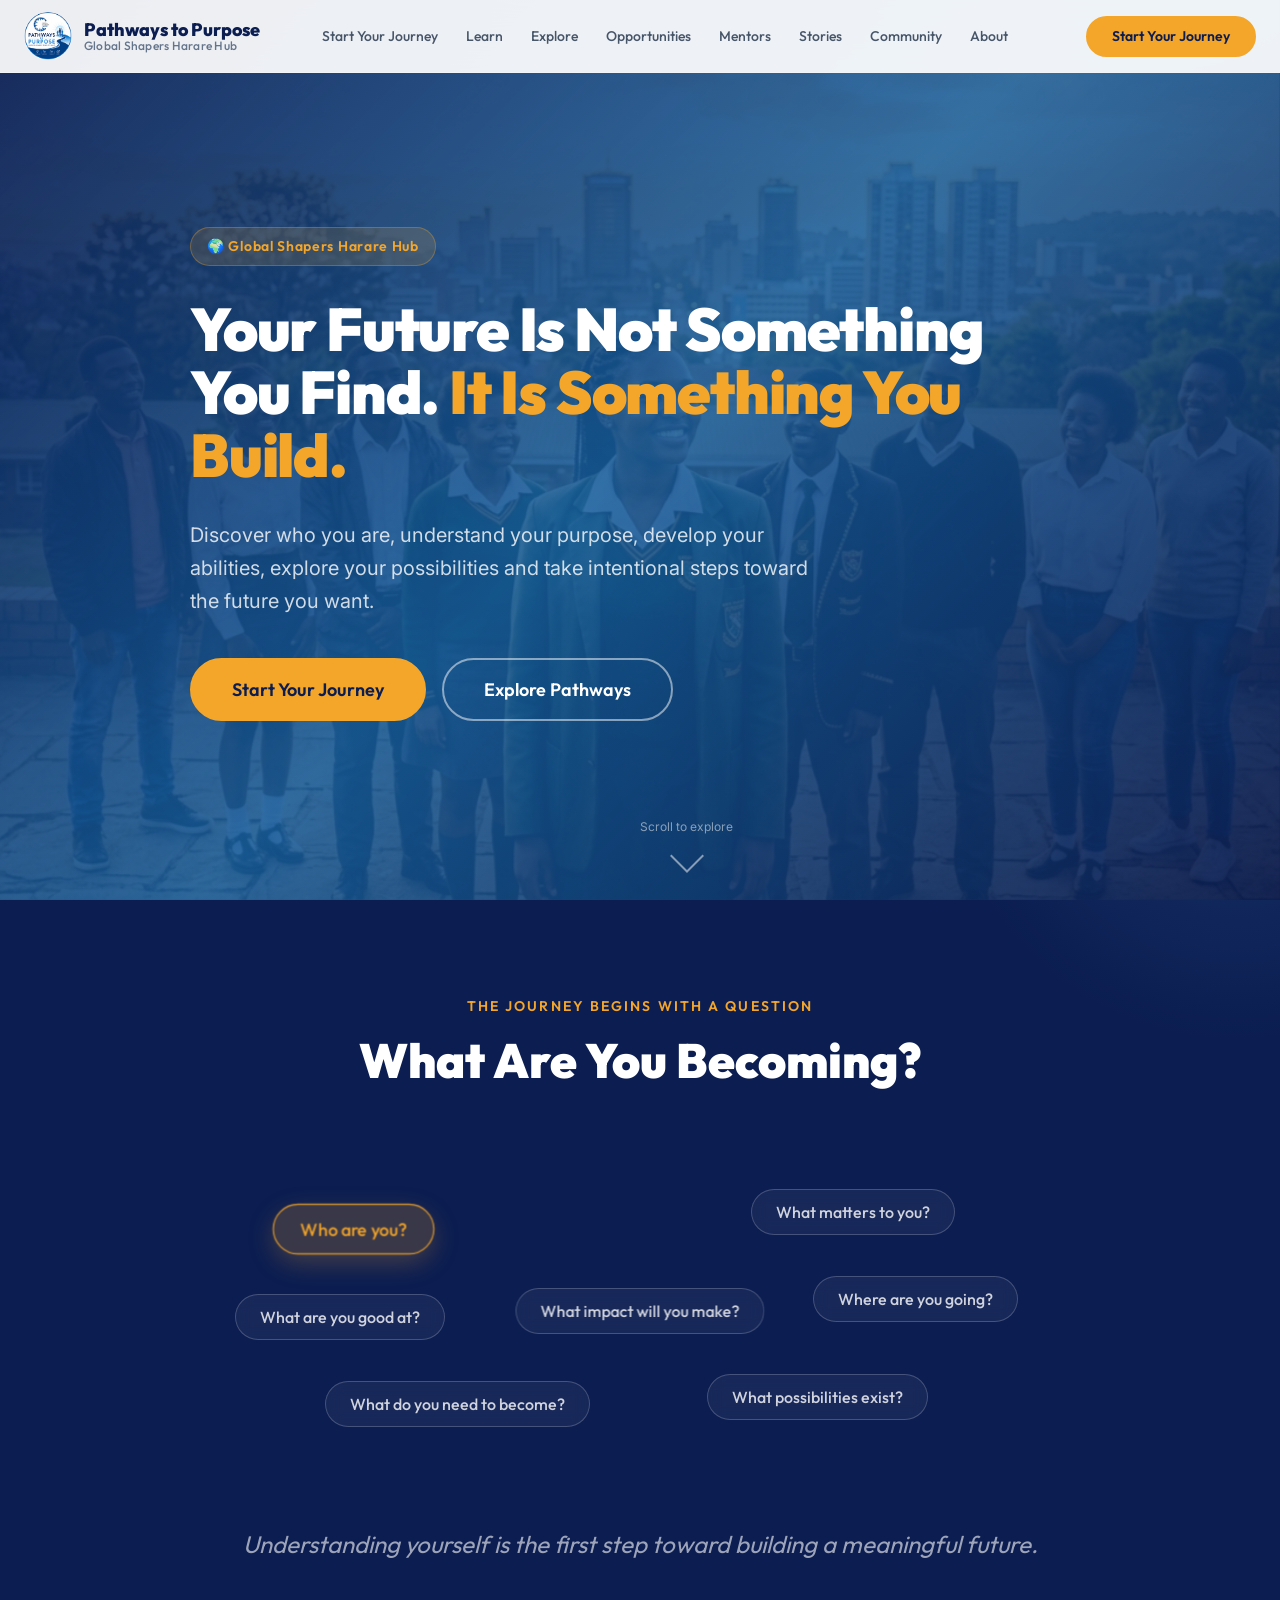
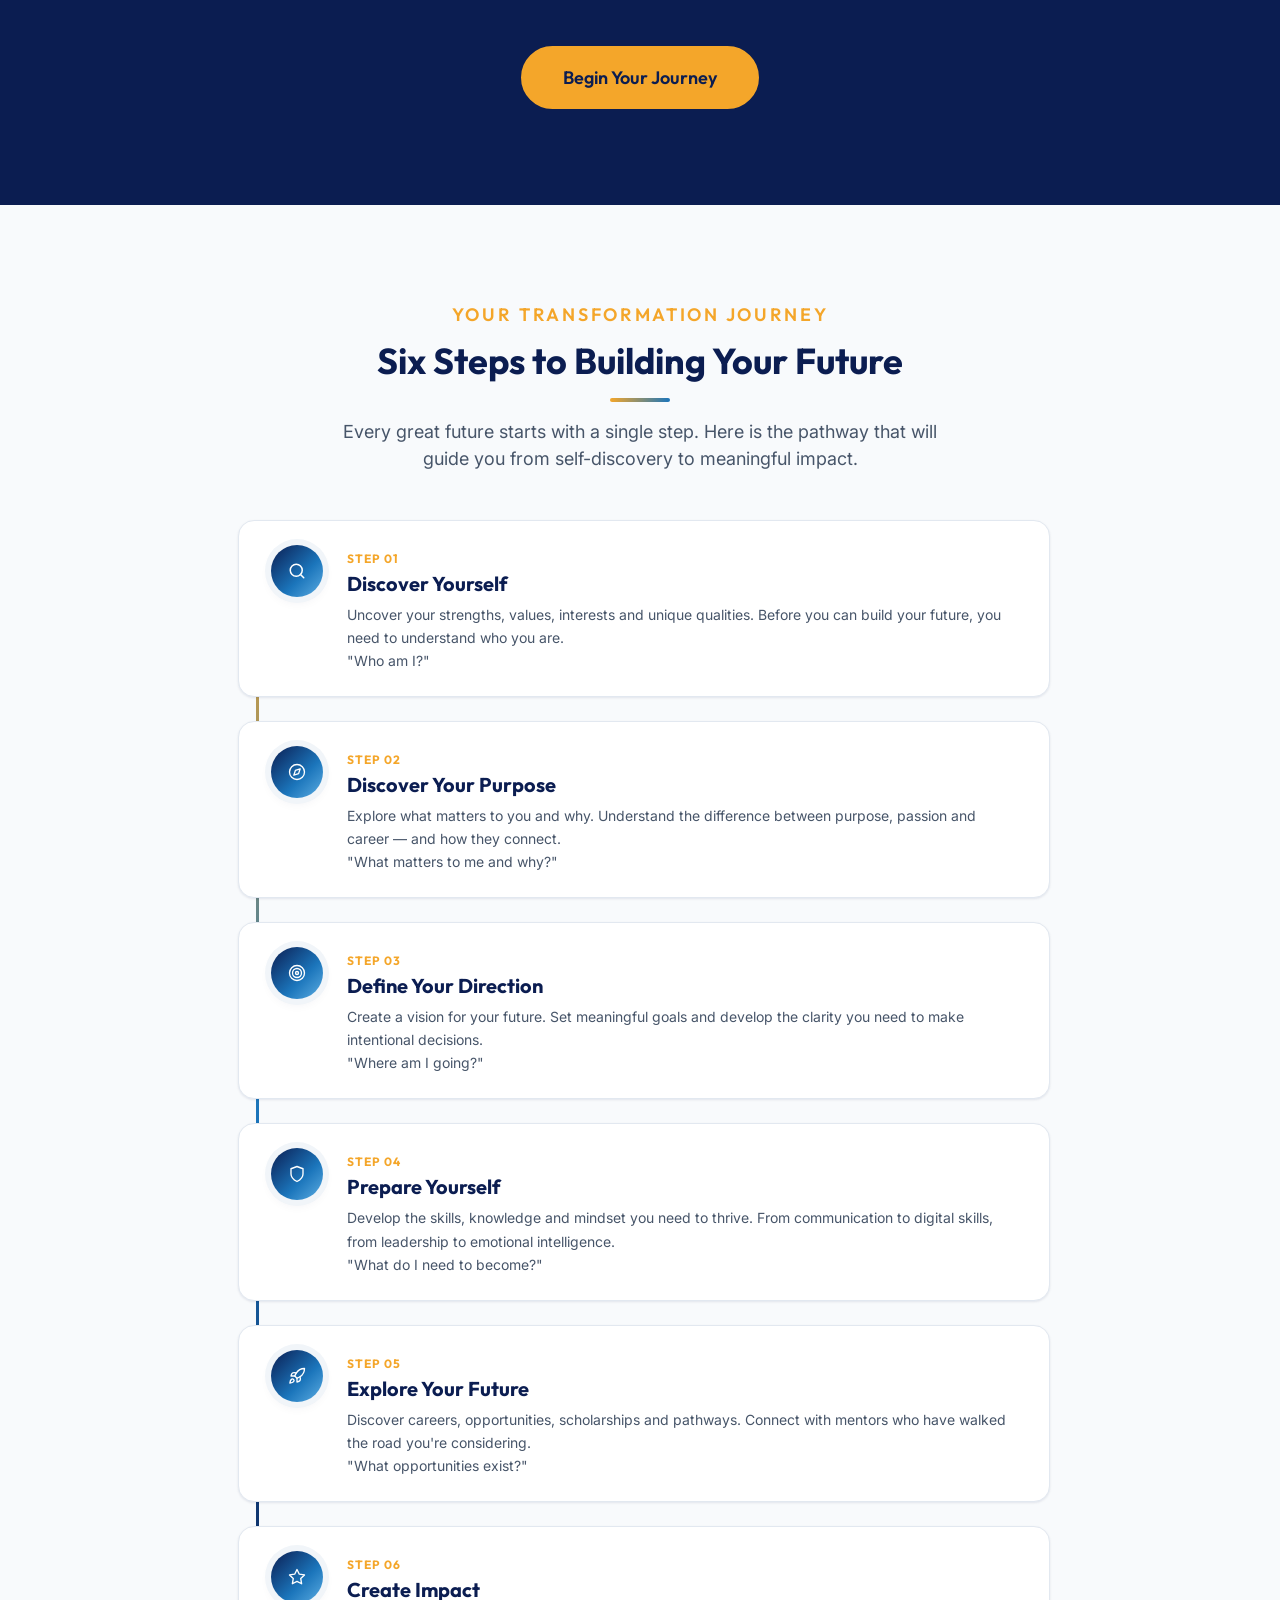
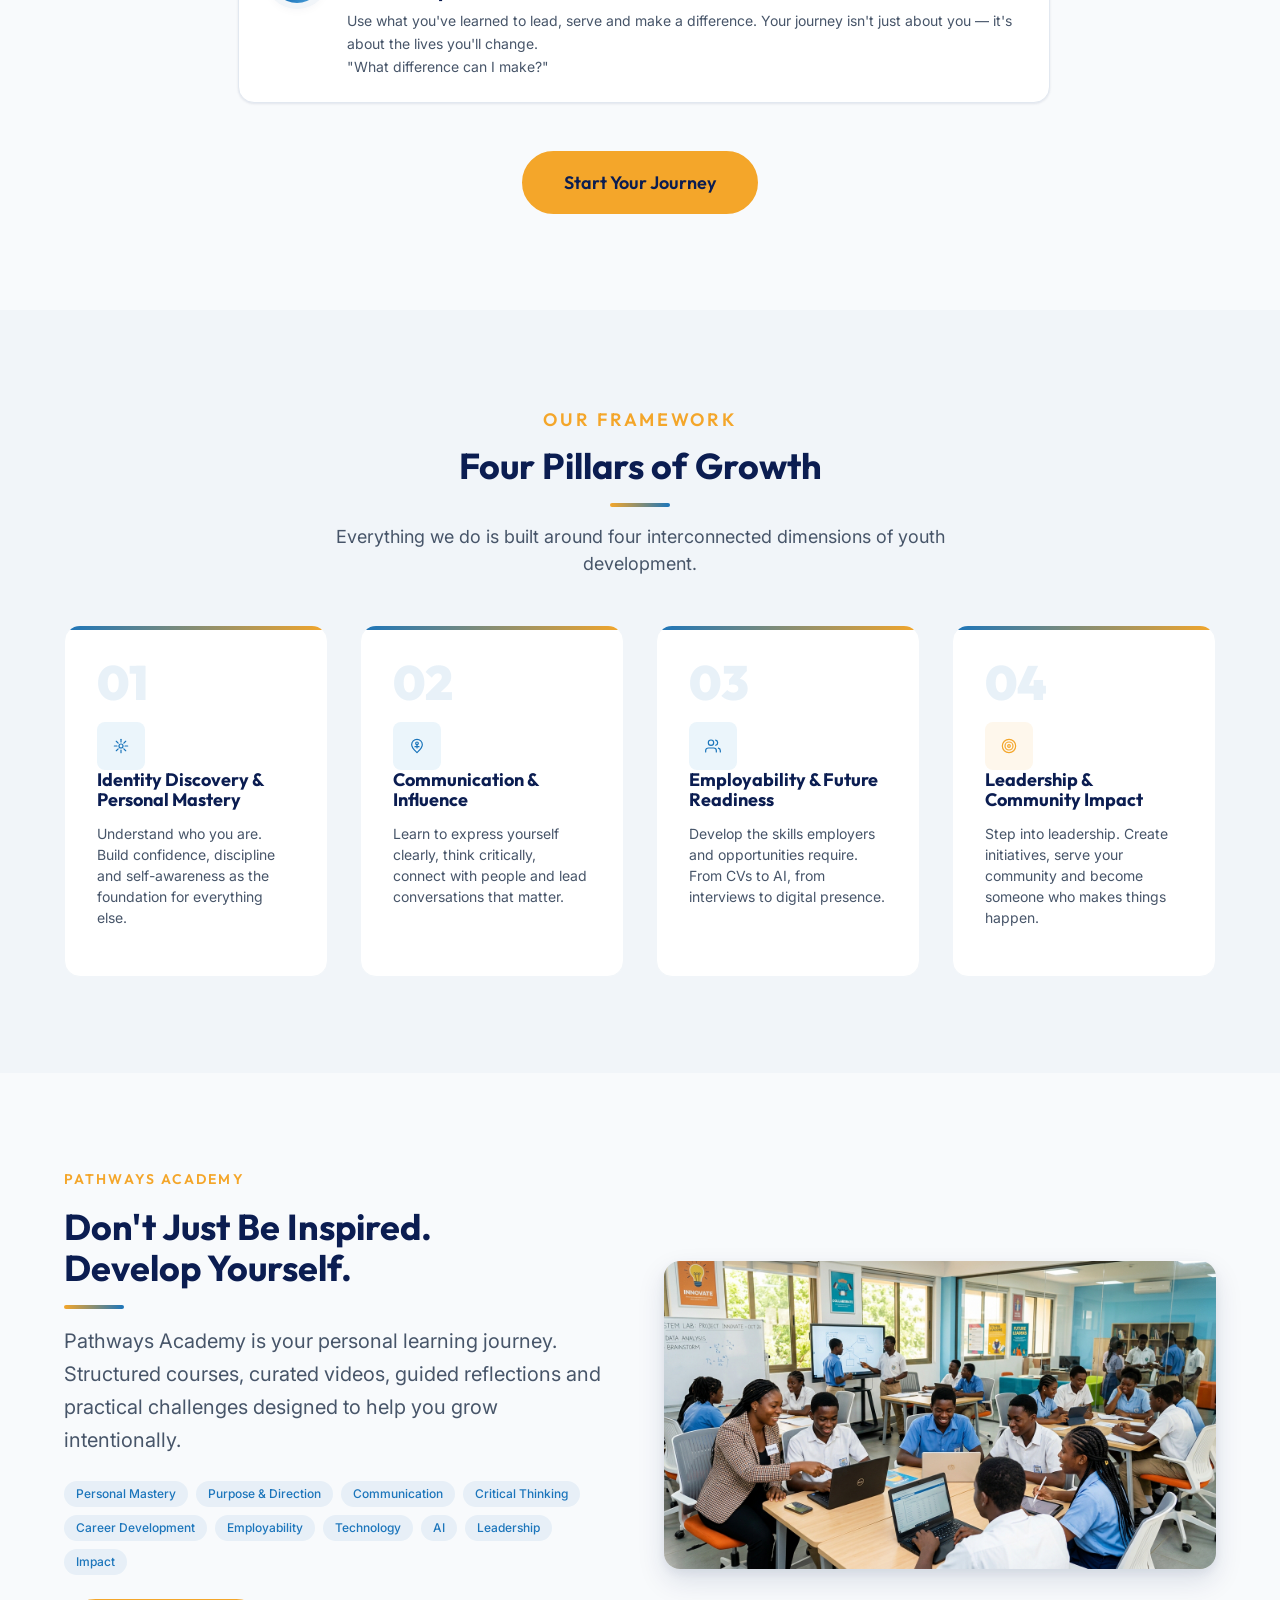
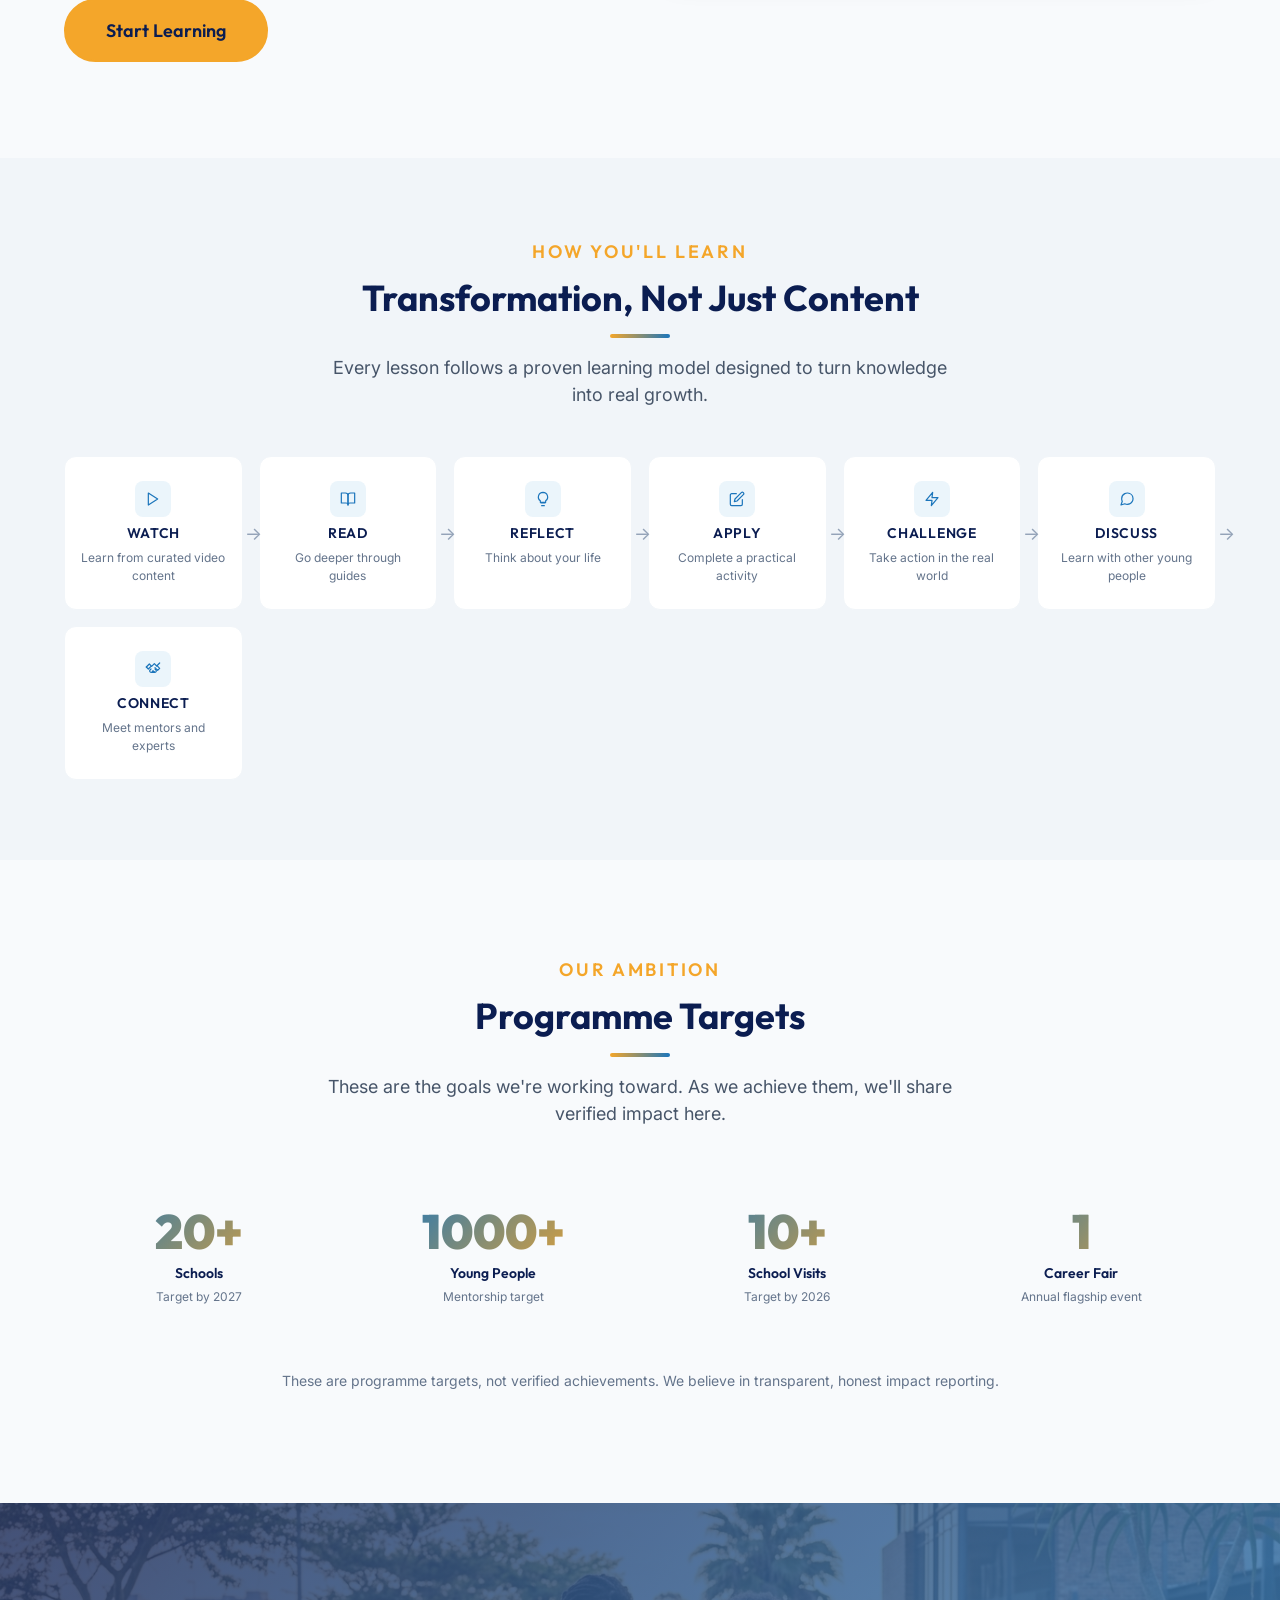
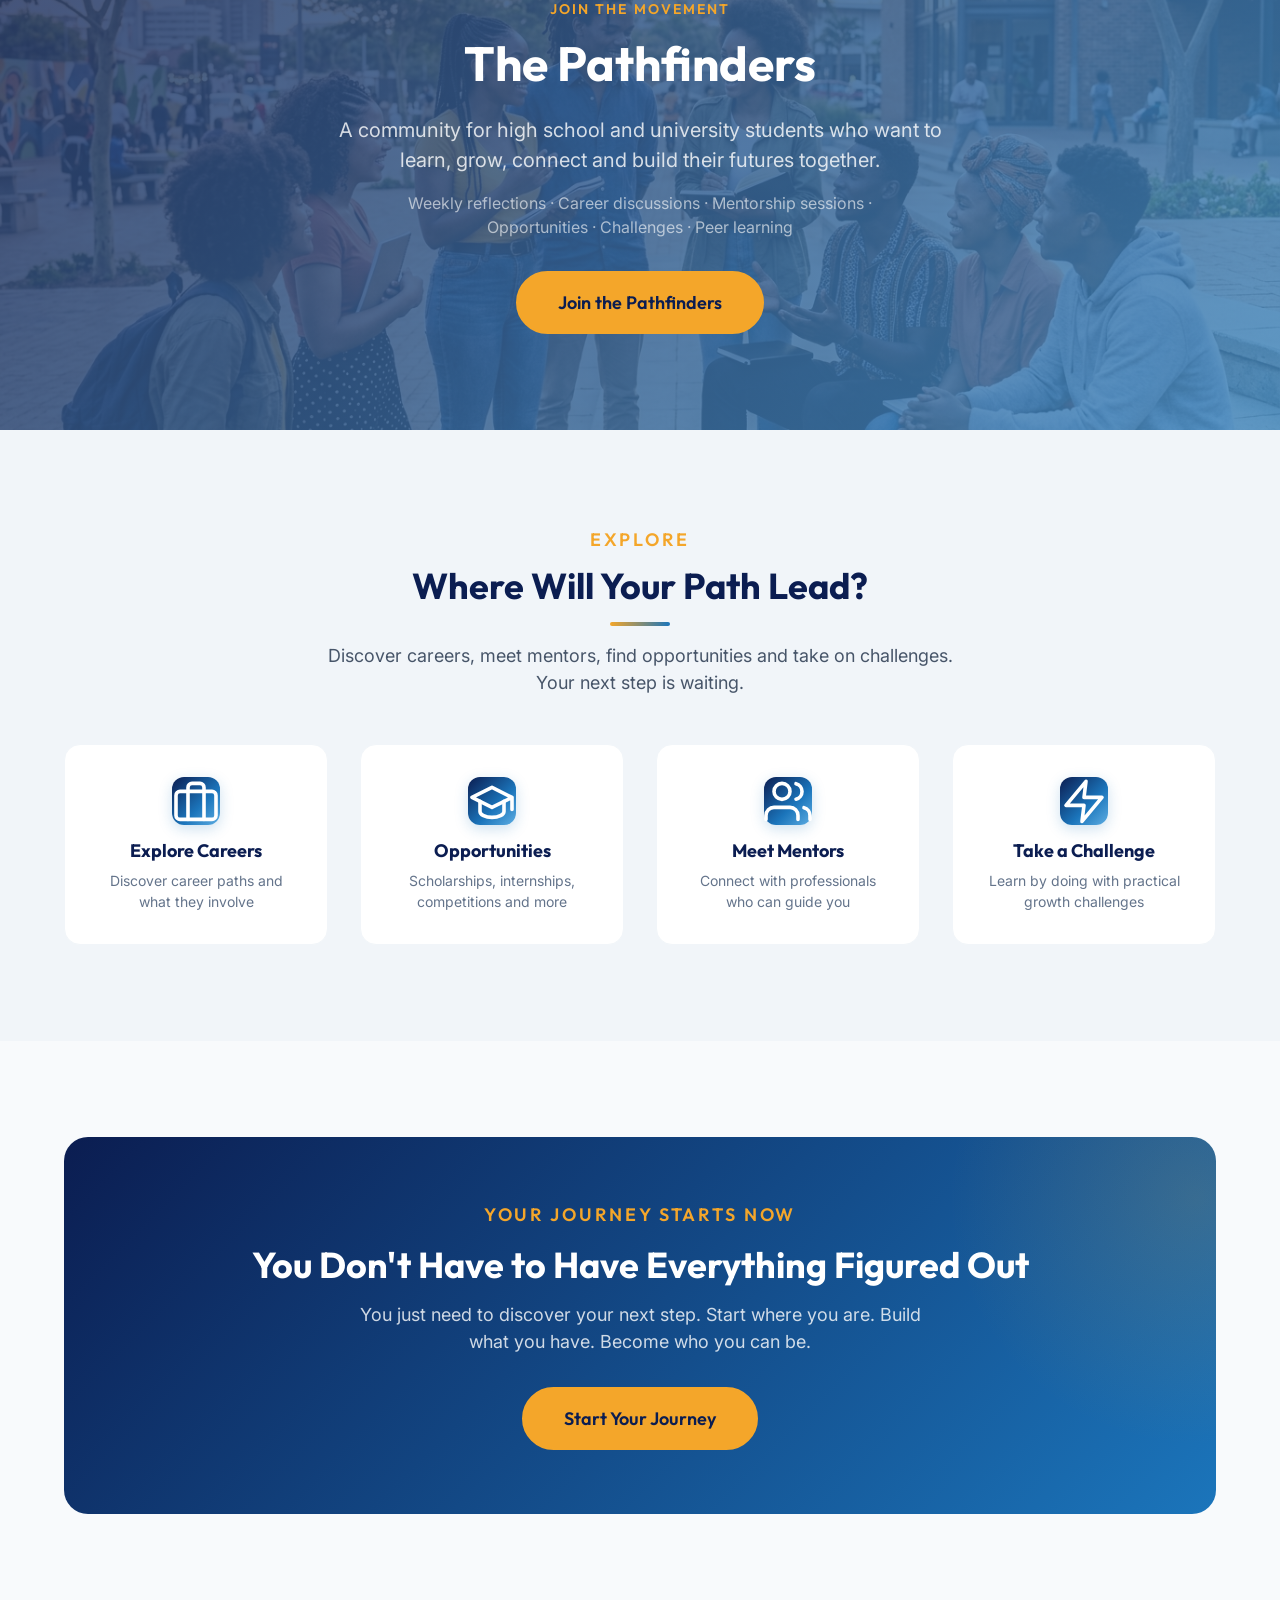
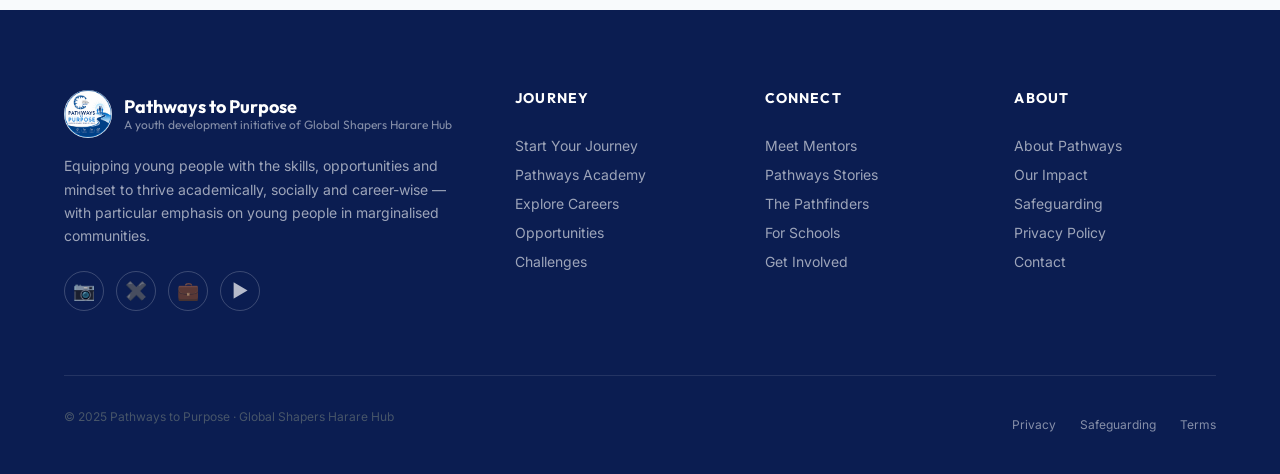
==== index.html @ 30e70745 "initial Commit" ====
<!DOCTYPE html>
<html lang="en">
<head>
  <meta charset="UTF-8">
  <meta name="viewport" content="width=device-width, initial-scale=1.0">
  <title>Pathways to Purpose — Discover Yourself. Define Your Direction. Build Your Future.</title>
  <meta name="description" content="Pathways to Purpose equips young people with the skills, opportunities and mindset they need to thrive academically, socially and career-wise. A youth development initiative of Global Shapers Harare Hub.">
  <meta name="keywords" content="youth development Zimbabwe, career guidance, student mentorship, scholarships Zimbabwe, leadership, Global Shapers Harare">

  <!-- Open Graph -->
  <meta property="og:title" content="Pathways to Purpose — Build Your Future">
  <meta property="og:description" content="Discover who you are, understand your purpose, develop your abilities, explore your possibilities and take intentional steps toward the future you want.">
  <meta property="og:image" content="images/hero-youth.jpg">
  <meta property="og:type" content="website">

  <!-- Favicon -->
  <link rel="icon" href="images/logo.jpeg" type="image/jpeg">

  <!-- Styles -->
  <link rel="stylesheet" href="css/styles.css">
</head>
<body>

  <!-- Skip to main content for keyboard navigation -->
  <a href="#main-content" class="skip-to-main">Skip to main content</a>

  <!-- ===== NAVBAR ===== -->
  <nav class="navbar" role="navigation" aria-label="Main navigation">
    <div class="navbar-inner">
      <a href="index.html" class="navbar-logo" aria-label="Pathways to Purpose Home">
        <img src="images/logo.jpeg" alt="Pathways to Purpose Logo" width="48" height="48" loading="eager">
        <div class="navbar-logo-text">
          Pathways to Purpose
          <span>Global Shapers Harare Hub</span>
        </div>
      </a>

      <div class="navbar-links">
        <a href="pages/journey.html">Start Your Journey</a>
        <a href="pages/learn.html">Learn</a>
        <a href="pages/explore.html">Explore</a>
        <a href="pages/opportunities.html">Opportunities</a>
        <a href="pages/mentors.html">Mentors</a>
        <a href="pages/stories.html">Stories</a>
        <a href="pages/community.html">Community</a>
        <a href="pages/about.html">About</a>
      </div>

      <div class="navbar-cta">
        <a href="pages/journey.html" class="btn btn-primary btn-sm">Start Your Journey</a>
      </div>

      <button class="navbar-toggle" aria-label="Toggle navigation menu" aria-expanded="false">
        <span></span>
        <span></span>
        <span></span>
      </button>
    </div>
  </nav>

  <!-- Mobile Menu -->
  <div class="mobile-menu" role="navigation" aria-label="Mobile navigation">
    <a href="pages/journey.html">Start Your Journey</a>
    <a href="pages/learn.html">Learn</a>
    <a href="pages/explore.html">Explore Careers</a>
    <a href="pages/opportunities.html">Opportunities</a>
    <a href="pages/mentors.html">Mentors</a>
    <a href="pages/stories.html">Stories</a>
    <a href="pages/challenges.html">Challenges</a>
    <a href="pages/community.html">Community</a>
    <a href="pages/about.html">About</a>
    <a href="pages/get-involved.html">Get Involved</a>
    <a href="pages/journey.html" class="btn btn-primary btn-lg" style="margin-top: var(--space-4);">Start Your Journey</a>
  </div>

  <main id="main-content">
    <!-- ===== SECTION 1: HERO ===== -->
    <section class="hero" id="hero">
      <div class="hero-bg">
        <img src="images/hero-youth.jpg" alt="Young Zimbabwean students looking toward a bright future" width="1920" height="1080" loading="eager" fetchpriority="high">
      </div>
      <div class="hero-content">
        <div class="hero-overline reveal">
          <span>🌍 Global Shapers Harare Hub</span>
        </div>
        <h1 class="reveal delay-1">
          Your Future Is Not Something You Find. <span class="highlight">It Is Something You Build.</span>
        </h1>
        <p class="hero-subtitle reveal delay-2">
          Discover who you are, understand your purpose, develop your abilities, explore your possibilities and take intentional steps toward the future you want.
        </p>
        <div class="hero-actions reveal delay-3">
          <a href="pages/journey.html" class="btn btn-primary btn-lg">Start Your Journey</a>
          <a href="#pathways" class="btn btn-secondary btn-lg">Explore Pathways</a>
        </div>
      </div>
      <div class="hero-scroll" aria-hidden="true">
        <span>Scroll to explore</span>
        <div class="arrow"></div>
      </div>
    </section>

    <!-- ===== SECTION 2: WHAT ARE YOU BECOMING? ===== -->
    <section class="question-section section-lg" id="becoming">
      <div class="container">
        <div class="question-carousel">
          <p class="text-overline reveal" style="margin-bottom: var(--space-4);">The Journey Begins With A Question</p>
          <h2 class="reveal delay-1">What Are You Becoming?</h2>

          <div class="question-prompts reveal delay-2">
            <button class="question-prompt active" type="button">Who are you?</button>
            <button class="question-prompt" type="button">What matters to you?</button>
            <button class="question-prompt" type="button">What are you good at?</button>
            <button class="question-prompt" type="button">Where are you going?</button>
            <button class="question-prompt" type="button">What do you need to become?</button>
            <button class="question-prompt" type="button">What possibilities exist?</button>
            <button class="question-prompt" type="button">What impact will you make?</button>
          </div>

          <div class="question-answer reveal delay-3">
            <p>Understanding yourself is the first step toward building a meaningful future.</p>
          </div>

          <div style="margin-top: var(--space-10);" class="reveal delay-4">
            <a href="pages/journey.html" class="btn btn-primary btn-lg">Begin Your Journey</a>
          </div>
        </div>
      </div>
    </section>

    <!-- ===== SECTION 3: THE PATHWAYS JOURNEY ===== -->
    <section class="section-lg" id="pathways">
      <div class="container">
        <div class="section-header centered reveal">
          <p class="text-overline">Your Transformation Journey</p>
          <h2>Six Steps to Building Your Future</h2>
          <div class="section-divider"></div>
          <p>Every great future starts with a single step. Here is the pathway that will guide you from self-discovery to meaningful impact.</p>
        </div>

        <div style="max-width: 820px; margin: 0 auto;">
          <div class="phases-timeline">
            <!-- Step 1 -->
            <div class="phase-card reveal delay-1">
              <div class="phase-badge-icon"><span class="icon" data-icon="search"></span></div>
              <div class="phase-content">
                <span class="phase-tag">Step 01</span>
                <h3>Discover Yourself</h3>
                <p>Uncover your strengths, values, interests and unique qualities. Before you can build your future, you need to understand who you are.</p>
                <p class="pathway-question">"Who am I?"</p>
              </div>
            </div>

            <!-- Step 2 -->
            <div class="phase-card reveal delay-2">
              <div class="phase-badge-icon"><span class="icon" data-icon="compass"></span></div>
              <div class="phase-content">
                <span class="phase-tag">Step 02</span>
                <h3>Discover Your Purpose</h3>
                <p>Explore what matters to you and why. Understand the difference between purpose, passion and career — and how they connect.</p>
                <p class="pathway-question">"What matters to me and why?"</p>
              </div>
            </div>

            <!-- Step 3 -->
            <div class="phase-card reveal delay-3">
              <div class="phase-badge-icon"><span class="icon" data-icon="target"></span></div>
              <div class="phase-content">
                <span class="phase-tag">Step 03</span>
                <h3>Define Your Direction</h3>
                <p>Create a vision for your future. Set meaningful goals and develop the clarity you need to make intentional decisions.</p>
                <p class="pathway-question">"Where am I going?"</p>
              </div>
            </div>

            <!-- Step 4 -->
            <div class="phase-card reveal delay-4">
              <div class="phase-badge-icon"><span class="icon" data-icon="shield"></span></div>
              <div class="phase-content">
                <span class="phase-tag">Step 04</span>
                <h3>Prepare Yourself</h3>
                <p>Develop the skills, knowledge and mindset you need to thrive. From communication to digital skills, from leadership to emotional intelligence.</p>
                <p class="pathway-question">"What do I need to become?"</p>
              </div>
            </div>

            <!-- Step 5 -->
            <div class="phase-card reveal delay-5">
              <div class="phase-badge-icon"><span class="icon" data-icon="rocket"></span></div>
              <div class="phase-content">
                <span class="phase-tag">Step 05</span>
                <h3>Explore Your Future</h3>
                <p>Discover careers, opportunities, scholarships and pathways. Connect with mentors who have walked the road you're considering.</p>
                <p class="pathway-question">"What opportunities exist?"</p>
              </div>
            </div>

            <!-- Step 6 -->
            <div class="phase-card reveal delay-6">
              <div class="phase-badge-icon"><span class="icon" data-icon="star"></span></div>
              <div class="phase-content">
                <span class="phase-tag">Step 06</span>
                <h3>Create Impact</h3>
                <p>Use what you've learned to lead, serve and make a difference. Your journey isn't just about you — it's about the lives you'll change.</p>
                <p class="pathway-question">"What difference can I make?"</p>
              </div>
            </div>
          </div>
        </div>

        <div class="text-center reveal" style="margin-top: var(--space-12);">
          <a href="pages/journey.html" class="btn btn-primary btn-lg">Start Your Journey</a>
        </div>
      </div>
    </section>

    <!-- ===== SECTION 4: FOUR PILLARS ===== -->
    <section class="section-lg bg-surface" id="pillars">
      <div class="container">
        <div class="section-header centered reveal">
          <p class="text-overline">Our Framework</p>
          <h2>Four Pillars of Growth</h2>
          <div class="section-divider"></div>
          <p>Everything we do is built around four interconnected dimensions of youth development.</p>
        </div>

        <div class="grid grid-4">
          <div class="pillar-card reveal delay-1">
            <div class="pillar-card-header">
              <div class="pillar-number">01</div>
              <div class="icon-box"><span class="icon" data-icon="discover"></span></div>
            </div>
            <h3>Identity Discovery &amp; Personal Mastery</h3>
            <p>Understand who you are. Build confidence, discipline and self-awareness as the foundation for everything else.</p>
          </div>
          <div class="pillar-card reveal delay-2">
            <div class="pillar-card-header">
              <div class="pillar-number">02</div>
              <div class="icon-box"><span class="icon" data-icon="develop"></span></div>
            </div>
            <h3>Communication &amp; Influence</h3>
            <p>Learn to express yourself clearly, think critically, connect with people and lead conversations that matter.</p>
          </div>
          <div class="pillar-card reveal delay-3">
            <div class="pillar-card-header">
              <div class="pillar-number">03</div>
              <div class="icon-box"><span class="icon" data-icon="connect"></span></div>
            </div>
            <h3>Employability &amp; Future Readiness</h3>
            <p>Develop the skills employers and opportunities require. From CVs to AI, from interviews to digital presence.</p>
          </div>
          <div class="pillar-card reveal delay-4">
            <div class="pillar-card-header">
              <div class="pillar-number">04</div>
              <div class="icon-box icon-box-gold"><span class="icon" data-icon="impact"></span></div>
            </div>
            <h3>Leadership &amp; Community Impact</h3>
            <p>Step into leadership. Create initiatives, serve your community and become someone who makes things happen.</p>
          </div>
        </div>
      </div>
    </section>

    <!-- ===== SECTION 5: PATHWAYS ACADEMY ===== -->
    <section class="section-lg" id="academy">
      <div class="container">
        <div class="split-layout">
          <div class="reveal">
            <p class="text-overline">Pathways Academy</p>
            <h2>Don't Just Be Inspired.<br>Develop Yourself.</h2>
            <div class="section-divider"></div>
            <p class="text-lead">Pathways Academy is your personal learning journey. Structured courses, curated videos, guided reflections and practical challenges designed to help you grow intentionally.</p>

            <div style="display: flex; flex-wrap: wrap; gap: var(--space-2); margin: var(--space-6) 0;">
              <span class="card-tag">Personal Mastery</span>
              <span class="card-tag">Purpose & Direction</span>
              <span class="card-tag">Communication</span>
              <span class="card-tag">Critical Thinking</span>
              <span class="card-tag">Career Development</span>
              <span class="card-tag">Employability</span>
              <span class="card-tag">Technology</span>
              <span class="card-tag">AI</span>
              <span class="card-tag">Leadership</span>
              <span class="card-tag">Impact</span>
            </div>

            <a href="pages/learn.html" class="btn btn-primary btn-lg">Start Learning</a>
          </div>

          <div class="reveal-right delay-2">
            <img src="images/learning-session.jpg" alt="Young students learning together in a modern classroom" style="border-radius: var(--radius-xl); box-shadow: var(--shadow-lg);" loading="lazy" width="600" height="400" decoding="async">
          </div>
        </div>
      </div>
    </section>

    <!-- ===== SECTION 6: LEARNING MODEL ===== -->
    <section class="section bg-surface" id="learning-model">
      <div class="container">
        <div class="section-header centered reveal">
          <p class="text-overline">How You'll Learn</p>
          <h2>Transformation, Not Just Content</h2>
          <div class="section-divider"></div>
          <p>Every lesson follows a proven learning model designed to turn knowledge into real growth.</p>
        </div>

        <div class="learning-model reveal delay-1">
          <div class="learning-step">
            <div class="learning-step-icon"><span class="icon" data-icon="play"></span></div>
            <h4>Watch</h4>
            <p>Learn from curated video content</p>
            <span class="learning-step-connector" aria-hidden="true">→</span>
          </div>
          <div class="learning-step">
            <div class="learning-step-icon"><span class="icon" data-icon="bookOpen"></span></div>
            <h4>Read</h4>
            <p>Go deeper through guides</p>
            <span class="learning-step-connector" aria-hidden="true">→</span>
          </div>
          <div class="learning-step">
            <div class="learning-step-icon"><span class="icon" data-icon="lightbulb"></span></div>
            <h4>Reflect</h4>
            <p>Think about your life</p>
            <span class="learning-step-connector" aria-hidden="true">→</span>
          </div>
          <div class="learning-step">
            <div class="learning-step-icon"><span class="icon" data-icon="edit"></span></div>
            <h4>Apply</h4>
            <p>Complete a practical activity</p>
            <span class="learning-step-connector" aria-hidden="true">→</span>
          </div>
          <div class="learning-step">
            <div class="learning-step-icon"><span class="icon" data-icon="zap"></span></div>
            <h4>Challenge</h4>
            <p>Take action in the real world</p>
            <span class="learning-step-connector" aria-hidden="true">→</span>
          </div>
          <div class="learning-step">
            <div class="learning-step-icon"><span class="icon" data-icon="messageCircle"></span></div>
            <h4>Discuss</h4>
            <p>Learn with other young people</p>
            <span class="learning-step-connector" aria-hidden="true">→</span>
          </div>
          <div class="learning-step">
            <div class="learning-step-icon"><span class="icon" data-icon="handshake"></span></div>
            <h4>Connect</h4>
            <p>Meet mentors and experts</p>
          </div>
        </div>
      </div>
    </section>

    <!-- ===== SECTION 7: PROGRAMME TARGETS ===== -->
    <section class="section-lg" id="impact">
      <div class="container">
        <div class="section-header centered reveal">
          <p class="text-overline">Our Ambition</p>
          <h2>Programme Targets</h2>
          <div class="section-divider"></div>
          <p>These are the goals we're working toward. As we achieve them, we'll share verified impact here.</p>
        </div>

        <div class="stats-grid reveal delay-1">
          <div class="stat-card">
            <div class="stat-number" data-count="20" data-suffix="+">0</div>
            <div class="stat-label">Schools</div>
            <div class="stat-note">Target by 2027</div>
          </div>
          <div class="stat-card">
            <div class="stat-number" data-count="1000" data-suffix="+">0</div>
            <div class="stat-label">Young People</div>
            <div class="stat-note">Mentorship target</div>
          </div>
          <div class="stat-card">
            <div class="stat-number" data-count="10" data-suffix="+">0</div>
            <div class="stat-label">School Visits</div>
            <div class="stat-note">Target by 2026</div>
          </div>
          <div class="stat-card">
            <div class="stat-number" data-count="1">0</div>
            <div class="stat-label">Career Fair</div>
            <div class="stat-note">Annual flagship event</div>
          </div>
        </div>

        <p class="text-center reveal delay-2" style="margin-top: var(--space-8); font-size: var(--text-sm); color: var(--color-text-muted);">
          These are programme targets, not verified achievements. We believe in transparent, honest impact reporting.
        </p>
      </div>
    </section>

    <!-- ===== SECTION 8: COMMUNITY CTA ===== -->
    <section class="community-section section-lg" id="community">
      <div class="community-bg">
        <img src="images/community-youth.jpg" alt="Young people gathered in community discussion" width="1920" height="1080" loading="lazy" decoding="async">
      </div>
      <div class="container community-content">
        <div class="text-center">
          <p class="text-overline reveal" style="color: var(--color-gold);">Join The Movement</p>
          <h2 class="reveal delay-1" style="color: var(--color-white); font-size: var(--text-5xl); margin-bottom: var(--space-6);">The Pathfinders</h2>
          <p class="reveal delay-2" style="color: rgba(255,255,255,0.8); font-size: var(--text-xl); max-width: 640px; margin: 0 auto var(--space-4);">
            A community for high school and university students who want to learn, grow, connect and build their futures together.
          </p>
          <p class="reveal delay-3" style="color: rgba(255,255,255,0.6); font-size: var(--text-base); max-width: 500px; margin: 0 auto var(--space-8);">
            Weekly reflections · Career discussions · Mentorship sessions · Opportunities · Challenges · Peer learning
          </p>
          <div class="reveal delay-4">
            <a href="pages/community.html" class="btn btn-primary btn-lg">Join the Pathfinders</a>
          </div>
        </div>
      </div>
    </section>

    <!-- ===== SECTION 9: EXPLORE PATHS ===== -->
    <section class="section-lg bg-surface" id="explore">
      <div class="container">
        <div class="section-header centered reveal">
          <p class="text-overline">Explore</p>
          <h2>Where Will Your Path Lead?</h2>
          <div class="section-divider"></div>
          <p>Discover careers, meet mentors, find opportunities and take on challenges. Your next step is waiting.</p>
        </div>

        <div class="grid grid-4 reveal delay-1">
          <a href="pages/explore.html" class="career-card" style="text-decoration: none;">
            <div class="career-icon"><span class="icon" data-icon="briefcase"></span></div>
            <h3>Explore Careers</h3>
            <p>Discover career paths and what they involve</p>
          </a>
          <a href="pages/opportunities.html" class="career-card" style="text-decoration: none;">
            <div class="career-icon"><span class="icon" data-icon="graduationCap"></span></div>
            <h3>Opportunities</h3>
            <p>Scholarships, internships, competitions and more</p>
          </a>
          <a href="pages/mentors.html" class="career-card" style="text-decoration: none;">
            <div class="career-icon"><span class="icon" data-icon="users"></span></div>
            <h3>Meet Mentors</h3>
            <p>Connect with professionals who can guide you</p>
          </a>
          <a href="pages/challenges.html" class="career-card" style="text-decoration: none;">
            <div class="career-icon"><span class="icon" data-icon="zap"></span></div>
            <h3>Take a Challenge</h3>
            <p>Learn by doing with practical growth challenges</p>
          </a>
        </div>
      </div>
    </section>

    <!-- ===== SECTION 10: FINAL CTA ===== -->
    <section class="section-lg">
      <div class="container">
        <div class="cta-banner reveal">
          <p class="text-overline" style="color: var(--color-gold); margin-bottom: var(--space-4);">Your Journey Starts Now</p>
          <h2>You Don't Have to Have Everything Figured Out</h2>
          <p>You just need to discover your next step. Start where you are. Build what you have. Become who you can be.</p>
          <a href="pages/journey.html" class="btn btn-primary btn-lg">Start Your Journey</a>
        </div>
      </div>
    </section>
  </main>

  <!-- ===== FOOTER ===== -->
  <footer class="footer" role="contentinfo">
    <div class="container">
      <div class="footer-grid">
        <div class="footer-brand">
          <div class="footer-logo">
            <img src="images/logo.jpeg" alt="Pathways to Purpose" width="48" height="48" loading="lazy" decoding="async">
            <div class="footer-logo-text">
              Pathways to Purpose
              <span>A youth development initiative of Global Shapers Harare Hub</span>
            </div>
          </div>
          <p>Equipping young people with the skills, opportunities and mindset to thrive academically, socially and career-wise — with particular emphasis on young people in marginalised communities.</p>
          <div class="footer-social">
            <a href="#" aria-label="Instagram">📷</a>
            <a href="#" aria-label="Twitter / X">✖️</a>
            <a href="#" aria-label="LinkedIn">💼</a>
            <a href="#" aria-label="YouTube">▶️</a>
          </div>
        </div>

        <div class="footer-col">
          <h4>Journey</h4>
          <a href="pages/journey.html">Start Your Journey</a>
          <a href="pages/learn.html">Pathways Academy</a>
          <a href="pages/explore.html">Explore Careers</a>
          <a href="pages/opportunities.html">Opportunities</a>
          <a href="pages/challenges.html">Challenges</a>
        </div>

        <div class="footer-col">
          <h4>Connect</h4>
          <a href="pages/mentors.html">Meet Mentors</a>
          <a href="pages/stories.html">Pathways Stories</a>
          <a href="pages/community.html">The Pathfinders</a>
          <a href="pages/schools.html">For Schools</a>
          <a href="pages/get-involved.html">Get Involved</a>
        </div>

        <div class="footer-col">
          <h4>About</h4>
          <a href="pages/about.html">About Pathways</a>
          <a href="pages/about.html#impact">Our Impact</a>
          <a href="pages/about.html#safeguarding">Safeguarding</a>
          <a href="pages/about.html#privacy">Privacy Policy</a>
          <a href="pages/about.html#contact">Contact</a>
        </div>
      </div>

      <div class="footer-bottom">
        <p>&copy; 2025 Pathways to Purpose · Global Shapers Harare Hub</p>
        <div class="footer-bottom-links">
          <a href="pages/about.html#privacy">Privacy</a>
          <a href="pages/about.html#safeguarding">Safeguarding</a>
          <a href="pages/about.html#terms">Terms</a>
        </div>
      </div>
    </div>
  </footer>

  <!-- Back to Top -->
  <button class="back-to-top" aria-label="Back to top" title="Back to top">↑</button>

  <!-- Scripts -->
  <script src="js/icons.js"></script>
  <script src="js/main.js"></script>
</body>
</html>
---- css/styles.css ----
/* =============================================================================
   PATHWAYS TO PURPOSE — DESIGN SYSTEM + GLOBAL + COMPONENTS
   Derived from logo: Navy, Blue, Sky, Gold, White
   ============================================================================= */

/* ---------- GOOGLE FONTS ---------- */
/* Optimized: Only load essential weights with font-display swap */
@import url('https://fonts.googleapis.com/css2?family=Inter:wght@400;500;600;700&family=Outfit:wght@600;700;800;900&display=swap');

/* =============================================================================
   1. DESIGN TOKENS
   ============================================================================= */
:root {
  /* — Brand Colours (Exact from Logo) — */
  --color-navy:        #0B1D51;
  --color-navy-light:  #142B70;
  --color-navy-dark:   #061133;
  --color-blue:        #1B75BB;
  --color-blue-light:  #2989D8;
  --color-sky:         #5DADE2;
  --color-sky-light:   #85C7F2;
  --color-sky-tint:    #EBF5FB;
  --color-gold:        #F4A62A;
  --color-gold-light:  #F7BD5E;
  --color-gold-tint:   #FEF7EC;

  /* — Gradient Presets (Logo Harmonized) — */
  --gradient-logo:       linear-gradient(135deg, var(--color-navy) 0%, var(--color-blue) 60%, var(--color-sky) 100%);
  --gradient-gold:       linear-gradient(135deg, var(--color-gold) 0%, #E08E10 100%);
  --gradient-card-hero:  linear-gradient(135deg, rgba(11, 29, 81, 0.03) 0%, rgba(27, 117, 187, 0.06) 100%);
  --gradient-accent-bar: linear-gradient(90deg, var(--color-gold) 0%, var(--color-sky) 50%, var(--color-blue) 100%);

  /* — Semantic Colours — */
  --color-primary:       var(--color-blue);
  --color-primary-hover: var(--color-blue-light);
  --color-secondary:     var(--color-navy);
  --color-accent:        var(--color-gold);
  --color-accent-hover:  var(--color-gold-light);

  /* — Neutrals — */
  --color-white:       #FFFFFF;
  --color-bg:          #F8FAFC;
  --color-surface:     #FFFFFF;
  --color-surface-alt: #F1F5F9;
  --color-surface-elevated: #FFFFFF;
  --color-text:        #0F172A;
  --color-text-secondary: #475569;
  --color-text-muted:  #64748B;  /* Upgraded from #64748B for better contrast */
  --color-text-light:  #94A3B8;
  --color-border:      #E2E8F0;
  --color-border-light:#F1F5F9;
  --color-dark:        #0B1D51;
  --color-dark-surface:#071338;

  /* — Status — */
  --color-success:     #10B981;
  --color-warning:     #F59E0B;
  --color-error:       #EF4444;
  --color-info:        var(--color-sky);

  /* — Typography — */
  --font-display: 'Outfit', sans-serif;
  --font-body:    'Inter', sans-serif;

  /* Fluid typography using clamp() for smooth scaling */
  --text-xs:    clamp(0.7rem, 0.65rem + 0.25vw, 0.75rem);      /* 11.2-12px */
  --text-sm:    clamp(0.8125rem, 0.75rem + 0.3vw, 0.875rem);   /* 13-14px */
  --text-base:  clamp(0.9375rem, 0.875rem + 0.3vw, 1rem);      /* 15-16px */
  --text-lg:    clamp(1.0625rem, 1rem + 0.3vw, 1.125rem);      /* 17-18px */
  --text-xl:    clamp(1.15rem, 1.05rem + 0.5vw, 1.25rem);      /* 18.4-20px */
  --text-2xl:   clamp(1.35rem, 1.15rem + 1vw, 1.5rem);         /* 21.6-24px */
  --text-3xl:   clamp(1.65rem, 1.35rem + 1.5vw, 1.875rem);     /* 26.4-30px */
  --text-4xl:   clamp(1.95rem, 1.5rem + 2.25vw, 2.25rem);      /* 31.2-36px */
  --text-5xl:   clamp(2.25rem, 1.75rem + 2.5vw, 3rem);         /* 36-48px */
  --text-6xl:   clamp(2.75rem, 2rem + 3.75vw, 3.75rem);        /* 44-60px */
  --text-7xl:   clamp(3.25rem, 2.5rem + 3.75vw, 4.5rem);       /* 52-72px */

  --leading-tight: 1.15;
  --leading-snug:  1.25;
  --leading-normal:1.5;
  --leading-relaxed:1.65;

  /* — Spacing Scale — */
  --space-1: 0.25rem;  /* 4px */
  --space-2: 0.5rem;   /* 8px */
  --space-3: 0.75rem;  /* 12px */
  --space-4: 1rem;     /* 16px */
  --space-5: 1.25rem;  /* 20px */
  --space-6: 1.5rem;   /* 24px */
  --space-8: 2rem;     /* 32px */
  --space-10: 2.5rem;  /* 40px */
  --space-12: 3rem;    /* 48px */
  --space-16: 4rem;    /* 64px */
  --space-20: 5rem;    /* 80px */
  --space-24: 6rem;    /* 96px */
  --space-32: 8rem;    /* 128px */

  /* — Border Radius — */
  --radius-sm:  0.25rem; /* 4px */
  --radius-md:  0.5rem;  /* 8px */
  --radius-lg:  0.75rem; /* 12px */
  --radius-xl:  1rem;    /* 16px */
  --radius-2xl: 1.5rem;  /* 24px */
  --radius-full:9999px;

  /* — Shadows (Navy & Blue Tinted) — */
  --shadow-sm: 0 1px 3px rgba(11, 29, 81, 0.06), 0 1px 2px rgba(11, 29, 81, 0.04);
  --shadow-md: 0 4px 12px rgba(11, 29, 81, 0.08), 0 2px 4px rgba(11, 29, 81, 0.04);
  --shadow-lg: 0 12px 28px rgba(11, 29, 81, 0.12), 0 4px 10px rgba(11, 29, 81, 0.06);
  --shadow-xl: 0 20px 40px rgba(11, 29, 81, 0.16), 0 8px 16px rgba(11, 29, 81, 0.08);
  --shadow-card: 0 2px 8px rgba(11, 29, 81, 0.05), 0 1px 3px rgba(11, 29, 81, 0.03);
  --shadow-card-hover: 0 16px 32px rgba(11, 29, 81, 0.12), 0 4px 8px rgba(27, 117, 187, 0.08);

  /* — Transitions — */
  --ease-out: cubic-bezier(0.16, 1, 0.3, 1);
  --ease-in-out: cubic-bezier(0.65, 0, 0.35, 1);
  --duration-fast: 150ms;
  --duration-normal: 250ms;
  --duration-slow: 400ms;

  /* — Z-index — */
  --z-nav:     1000;
  --z-modal:   2000;
  --z-overlay: 1500;

  /* — Max widths — */
  --max-w-sm:  640px;
  --max-w-md:  768px;
  --max-w-lg:  1024px;
  --max-w-xl:  1200px;
  --max-w-2xl: 1400px;
}

/* =============================================================================
   2. RESET & BASE
   ============================================================================= */
*, *::before, *::after {
  margin: 0;
  padding: 0;
  box-sizing: border-box;
}

html {
  font-size: 16px;
  scroll-behavior: smooth;
  -webkit-text-size-adjust: 100%;
}

@media (prefers-reduced-motion: reduce) {
  html { scroll-behavior: auto; }
  *, *::before, *::after {
    animation-duration: 0.01ms !important;
    animation-iteration-count: 1 !important;
    transition-duration: 0.01ms !important;
  }
}

body {
  font-family: var(--font-body);
  font-size: var(--text-base);
  line-height: var(--leading-normal);
  color: var(--color-text);
  background-color: var(--color-bg);
  -webkit-font-smoothing: antialiased;
  -moz-osx-font-smoothing: grayscale;
  overflow-x: hidden;
}

img, video, svg {
  display: block;
  max-width: 100%;
  height: auto;
}

a {
  color: var(--color-primary);
  text-decoration: none;
  transition: color var(--duration-fast) var(--ease-out);
}
a:hover { color: var(--color-primary-hover); }

button, input, select, textarea {
  font-family: inherit;
  font-size: inherit;
  color: inherit;
}

ul, ol { list-style: none; }

/* Focus */
:focus-visible {
  outline: 3px solid var(--color-sky);
  outline-offset: 2px;
  border-radius: var(--radius-sm);
}

/* Ensure focus is visible on interactive elements */
a:focus-visible,
button:focus-visible,
input:focus-visible,
select:focus-visible,
textarea:focus-visible {
  outline: 3px solid var(--color-sky);
  outline-offset: 2px;
}

/* Skip to main content link for keyboard navigation */
.skip-to-main {
  position: absolute;
  top: -40px;
  left: 0;
  background: var(--color-navy);
  color: var(--color-white);
  padding: var(--space-2) var(--space-4);
  text-decoration: none;
  z-index: 9999;
  border-radius: var(--radius-md);
  font-weight: 600;
}

.skip-to-main:focus {
  top: var(--space-2);
  left: var(--space-2);
}

/* =============================================================================
   3. TYPOGRAPHY
   ============================================================================= */
h1, h2, h3, h4, h5, h6 {
  font-family: var(--font-display);
  font-weight: 700;
  line-height: var(--leading-tight);
  color: var(--color-navy);
}

h1 { font-size: var(--text-5xl); font-weight: 800; }
h2 { font-size: var(--text-4xl); font-weight: 700; }
h3 { font-size: var(--text-2xl); font-weight: 700; }
h4 { font-size: var(--text-xl);  font-weight: 600; }
h5 { font-size: var(--text-lg);  font-weight: 600; }
h6 { font-size: var(--text-base); font-weight: 600; }

p {
  margin-bottom: var(--space-4);
  color: var(--color-text-secondary);
}

.text-display {
  font-family: var(--font-display);
  font-size: var(--text-6xl);
  font-weight: 900;
  line-height: 1.05;
  letter-spacing: -0.02em;
}

.text-overline {
  font-family: var(--font-display);
  font-size: var(--text-sm);
  font-weight: 600;
  letter-spacing: 0.15em;
  text-transform: uppercase;
  color: var(--color-gold);
}

.text-lead {
  font-size: var(--text-xl);
  line-height: var(--leading-relaxed);
  color: var(--color-text-secondary);
}

/* =============================================================================
   4. UTILITIES
   ============================================================================= */
.container {
  width: 100%;
  max-width: var(--max-w-xl);
  margin: 0 auto;
  padding: 0 var(--space-6);
}

.container-lg {
  width: 100%;
  max-width: var(--max-w-2xl);
  margin: 0 auto;
  padding: 0 var(--space-6);
}

.sr-only {
  position: absolute;
  width: 1px;
  height: 1px;
  padding: 0;
  margin: -1px;
  overflow: hidden;
  clip: rect(0,0,0,0);
  white-space: nowrap;
  border: 0;
}

.text-center { text-align: center; }
.text-navy   { color: var(--color-navy); }
.text-blue   { color: var(--color-blue); }
.text-gold   { color: var(--color-gold); }
.text-white  { color: var(--color-white); }

.bg-navy    { background-color: var(--color-navy); }
.bg-blue    { background-color: var(--color-blue); }
.bg-white   { background-color: var(--color-white); }
.bg-surface { background-color: var(--color-surface-alt); }

.section {
  padding: var(--space-20) 0;
}

.section-lg {
  padding: var(--space-24) 0;
}

.grid {
  display: grid;
  gap: var(--space-8);
}

.grid-2 { grid-template-columns: repeat(2, 1fr); }
.grid-3 { grid-template-columns: repeat(3, 1fr); }
.grid-4 { grid-template-columns: repeat(4, 1fr); }

@media (max-width: 1024px) {
  .grid-4 { grid-template-columns: repeat(2, 1fr); }
}
@media (max-width: 768px) {
  .grid-2, .grid-3, .grid-4 { grid-template-columns: 1fr; }
  .section { padding: var(--space-16) 0; }
  .section-lg { padding: var(--space-20) 0; }
}
@media (max-width: 480px) {
  .container, .container-lg { padding: 0 var(--space-4); }
}

/* =============================================================================
   5. BUTTONS
   ============================================================================= */
.btn {
  display: inline-flex;
  align-items: center;
  justify-content: center;
  gap: var(--space-2);
  padding: var(--space-3) var(--space-8);
  font-family: var(--font-display);
  font-size: var(--text-base);
  font-weight: 600;
  line-height: 1.5;
  border: 2px solid transparent;
  border-radius: var(--radius-full);
  cursor: pointer;
  transition: all var(--duration-normal) var(--ease-out);
  text-decoration: none;
  white-space: nowrap;
  min-height: 44px; /* WCAG 2.1 minimum touch target size */
}
.btn:focus-visible {
  outline: 3px solid var(--color-sky);
  outline-offset: 3px;
}

.btn-primary {
  background: var(--color-gold);
  color: var(--color-navy);
  border-color: var(--color-gold);
}
.btn-primary:hover {
  background: var(--color-gold-light);
  border-color: var(--color-gold-light);
  color: var(--color-navy);
  transform: translateY(-2px);
  box-shadow: 0 6px 20px rgba(244, 166, 42, 0.35);
}

.btn-secondary {
  background: transparent;
  color: var(--color-white);
  border-color: rgba(255,255,255,0.5);
}
.btn-secondary:hover {
  background: rgba(255,255,255,0.1);
  border-color: var(--color-white);
  color: var(--color-white);
  transform: translateY(-2px);
}

.btn-outline {
  background: transparent;
  color: var(--color-blue);
  border-color: var(--color-blue);
}
.btn-outline:hover {
  background: var(--color-blue);
  color: var(--color-white);
  transform: translateY(-2px);
  box-shadow: 0 6px 20px rgba(27, 117, 187, 0.25);
}

.btn-ghost {
  background: transparent;
  color: var(--color-blue);
  border-color: transparent;
  padding: var(--space-2) var(--space-4);
}
.btn-ghost:hover {
  background: rgba(27, 117, 187, 0.08);
  color: var(--color-blue);
}

.btn-dark {
  background: var(--color-navy);
  color: var(--color-white);
  border-color: var(--color-navy);
}
.btn-dark:hover {
  background: var(--color-navy-light);
  border-color: var(--color-navy-light);
  transform: translateY(-2px);
  box-shadow: 0 6px 20px rgba(11, 29, 81, 0.3);
}

.btn-lg {
  padding: var(--space-4) var(--space-10);
  font-size: var(--text-lg);
}

.btn-sm {
  padding: var(--space-2) var(--space-6);
  font-size: var(--text-sm);
  min-height: 40px; /* Slightly smaller but still accessible */
}

.btn-icon {
  width: 48px;
  height: 48px;
  min-height: 48px;
  padding: 0;
  border-radius: var(--radius-full);
}

/* =============================================================================
   6. NAVBAR
   ============================================================================= */
.navbar {
  position: fixed;
  top: 0;
  left: 0;
  right: 0;
  z-index: var(--z-nav);
  background: rgba(255, 255, 255, 0.92);
  backdrop-filter: blur(16px);
  -webkit-backdrop-filter: blur(16px);
  border-bottom: 1px solid var(--color-border-light);
  transition: all var(--duration-normal) var(--ease-out);
}

.navbar.scrolled {
  box-shadow: var(--shadow-md);
}

.navbar-inner {
  display: flex;
  align-items: center;
  justify-content: space-between;
  height: 72px;
  max-width: var(--max-w-2xl);
  margin: 0 auto;
  padding: 0 var(--space-6);
}

.navbar-logo {
  display: flex;
  align-items: center;
  gap: var(--space-3);
  text-decoration: none;
  flex-shrink: 0;
}

.navbar-logo img {
  height: 48px;
  width: 48px;
  object-fit: contain;
  border-radius: var(--radius-full);
}

.navbar-logo-text {
  font-family: var(--font-display);
  font-weight: 800;
  font-size: var(--text-lg);
  color: var(--color-navy);
  line-height: 1.1;
}

.navbar-logo-text span {
  display: block;
  font-size: var(--text-xs);
  font-weight: 500;
  color: var(--color-text-muted);
  letter-spacing: 0.02em;
}

.navbar-links {
  display: flex;
  align-items: center;
  gap: var(--space-1);
}

.navbar-links a {
  padding: var(--space-2) var(--space-3);
  font-family: var(--font-display);
  font-size: var(--text-sm);
  font-weight: 500;
  color: var(--color-text-secondary);
  border-radius: var(--radius-md);
  transition: all var(--duration-fast) var(--ease-out);
  white-space: nowrap;
}

.navbar-links a:hover,
.navbar-links a.active {
  color: var(--color-blue);
  background: rgba(27, 117, 187, 0.06);
}

.navbar-cta {
  margin-left: var(--space-4);
}

.navbar-toggle {
  display: none;
  flex-direction: column;
  gap: 5px;
  background: none;
  border: none;
  cursor: pointer;
  padding: var(--space-2);
  z-index: 10;
}

.navbar-toggle span {
  display: block;
  width: 24px;
  height: 2px;
  background: var(--color-navy);
  border-radius: 2px;
  transition: all var(--duration-normal) var(--ease-out);
}

.navbar-toggle.active span:nth-child(1) {
  transform: rotate(45deg) translate(5px, 5px);
}
.navbar-toggle.active span:nth-child(2) {
  opacity: 0;
}
.navbar-toggle.active span:nth-child(3) {
  transform: rotate(-45deg) translate(5px, -5px);
}

.mobile-menu {
  position: fixed;
  top: 0;
  left: 0;
  right: 0;
  bottom: 0;
  background: var(--color-white);
  z-index: calc(var(--z-nav) - 1);
  padding: 100px var(--space-6) var(--space-8);
  overflow-y: auto;
  display: flex;
  flex-direction: column;
  opacity: 0;
  transform: translateY(-10px);
  transition: opacity var(--duration-normal) var(--ease-out),
              transform var(--duration-normal) var(--ease-out),
              visibility 0s linear var(--duration-normal);
  visibility: hidden;
  pointer-events: none;
}

.mobile-menu.active {
  opacity: 1;
  transform: translateY(0);
  visibility: visible;
  pointer-events: auto;
  transition: opacity var(--duration-normal) var(--ease-out),
              transform var(--duration-normal) var(--ease-out),
              visibility 0s linear 0s;
}

.mobile-menu a {
  display: block;
  padding: var(--space-4) 0;
  font-family: var(--font-display);
  font-size: var(--text-xl);
  font-weight: 600;
  color: var(--color-navy);
  border-bottom: 1px solid var(--color-border-light);
}

.mobile-menu a:hover {
  color: var(--color-blue);
}

.mobile-menu .btn {
  margin-top: var(--space-6);
  text-align: center;
}

@media (max-width: 1024px) {
  .navbar-links, .navbar-cta { display: none; }
  .navbar-toggle { display: flex; }
}

/* =============================================================================
   7. HERO
   ============================================================================= */
.hero {
  position: relative;
  min-height: 100vh;
  display: flex;
  align-items: center;
  overflow: hidden;
  background: var(--color-navy);
}

.hero-bg {
  position: absolute;
  inset: 0;
  z-index: 1;
}

@keyframes heroImgReveal {
  0% {
    opacity: 1;
    filter: brightness(1);
    transform: scale(1.02);
  }
  100% {
    opacity: 0.45;
    filter: brightness(0.85);
    transform: scale(1);
  }
}

@keyframes heroOverlayFade {
  0% {
    opacity: 0;
  }
  100% {
    opacity: 1;
  }
}

@keyframes heroTextSlideUp {
  0% {
    opacity: 0;
    transform: translateY(24px);
  }
  100% {
    opacity: 1;
    transform: translateY(0);
  }
}

.hero-bg img {
  width: 100%;
  height: 100%;
  object-fit: cover;
  animation: heroImgReveal 1.2s cubic-bezier(0.16, 1, 0.3, 1) forwards;
}

.hero-bg::after {
  content: '';
  position: absolute;
  inset: 0;
  background: linear-gradient(
    135deg,
    rgba(11, 29, 81, 0.88) 0%,
    rgba(27, 117, 187, 0.65) 50%,
    rgba(11, 29, 81, 0.82) 100%
  );
  animation: heroOverlayFade 1.2s cubic-bezier(0.16, 1, 0.3, 1) forwards;
}

.hero .hero-overline {
  opacity: 0;
  animation: heroTextSlideUp 0.6s cubic-bezier(0.16, 1, 0.3, 1) 0.8s forwards;
}

.hero h1 {
  opacity: 0;
  animation: heroTextSlideUp 0.6s cubic-bezier(0.16, 1, 0.3, 1) 1.0s forwards;
}

.hero .hero-subtitle {
  opacity: 0;
  animation: heroTextSlideUp 0.6s cubic-bezier(0.16, 1, 0.3, 1) 1.2s forwards;
}

.hero .hero-actions {
  opacity: 0;
  animation: heroTextSlideUp 0.6s cubic-bezier(0.16, 1, 0.3, 1) 1.4s forwards;
}

.hero .hero-scroll {
  opacity: 0;
  animation: heroTextSlideUp 0.6s cubic-bezier(0.16, 1, 0.3, 1) 1.6s forwards;
}

/* Respect prefers-reduced-motion */
@media (prefers-reduced-motion: reduce) {
  .hero-bg img,
  .hero-bg::after,
  .hero .hero-overline,
  .hero h1,
  .hero .hero-subtitle,
  .hero .hero-actions,
  .hero .hero-scroll {
    animation: none !important;
    opacity: 1 !important;
    transform: none !important;
  }
}

.hero-content {
  position: relative;
  z-index: 2;
  max-width: var(--max-w-xl);
  margin: 0 auto;
  padding: var(--space-32) var(--space-6) var(--space-20);
  color: var(--color-white);
}

.hero-overline {
  display: inline-flex;
  align-items: center;
  gap: var(--space-2);
  padding: var(--space-2) var(--space-4);
  background: rgba(244, 166, 42, 0.15);
  border: 1px solid rgba(244, 166, 42, 0.3);
  border-radius: var(--radius-full);
  margin-bottom: var(--space-8);
}

.hero-overline span {
  font-family: var(--font-display);
  font-size: var(--text-sm);
  font-weight: 600;
  color: var(--color-gold);
  letter-spacing: 0.05em;
}

.hero h1 {
  color: var(--color-white);
  font-size: var(--text-6xl);
  font-weight: 900;
  line-height: 1.05;
  letter-spacing: -0.02em;
  margin-bottom: var(--space-8);
  max-width: 900px;
}

.hero h1 .highlight {
  color: var(--color-gold);
}

.hero-subtitle {
  font-size: var(--text-xl);
  line-height: var(--leading-relaxed);
  color: rgba(255, 255, 255, 0.8);
  margin-bottom: var(--space-10);
  max-width: 640px;
}

.hero-actions {
  display: flex;
  gap: var(--space-4);
  flex-wrap: wrap;
}

.hero-scroll {
  position: absolute;
  bottom: var(--space-8);
  left: 50%;
  transform: translateX(-50%);
  z-index: 2;
  display: flex;
  flex-direction: column;
  align-items: center;
  gap: var(--space-2);
  color: rgba(255, 255, 255, 0.5);
  font-size: var(--text-xs);
  animation: float 3s ease-in-out infinite;
}

.hero-scroll .arrow {
  width: 24px;
  height: 24px;
  border-right: 2px solid rgba(255,255,255,0.5);
  border-bottom: 2px solid rgba(255,255,255,0.5);
  transform: rotate(45deg);
}

@keyframes float {
  0%, 100% { transform: translateX(-50%) translateY(0); }
  50% { transform: translateX(-50%) translateY(10px); }
}

@media (max-width: 768px) {
  .hero { min-height: 100svh; }
  .hero-content { padding: var(--space-24) var(--space-4) var(--space-16); }
}

@media (max-width: 480px) {
  .hero-actions { flex-direction: column; }
  .hero-actions .btn { width: 100%; }
}

/* =============================================================================
   8. SECTION HEADER
   ============================================================================= */
.section-header {
  margin-bottom: var(--space-12);
}

.section-header .text-overline {
  margin-bottom: var(--space-3);
}

.section-header h2 {
  margin-bottom: var(--space-4);
}

.section-header p {
  font-size: var(--text-lg);
  max-width: 640px;
}

.section-header.centered {
  text-align: center;
}

.section-header.centered p {
  margin-left: auto;
  margin-right: auto;
}

.section-divider {
  width: 60px;
  height: 4px;
  background: linear-gradient(90deg, var(--color-gold), var(--color-blue));
  border-radius: var(--radius-full);
  margin: var(--space-4) 0;
}

.section-header.centered .section-divider {
  margin-left: auto;
  margin-right: auto;
}

/* =============================================================================
   9. CARDS
   ============================================================================= */
.card {
  background: var(--color-surface);
  border-radius: var(--radius-xl);
  border: 1px solid var(--color-border-light);
  overflow: hidden;
  transition: all var(--duration-normal) var(--ease-out);
}

.card:hover {
  transform: translateY(-4px);
  box-shadow: var(--shadow-card-hover);
  border-color: transparent;
}

.card-img {
  width: 100%;
  height: 200px;
  object-fit: cover;
}

.card-body {
  padding: var(--space-6);
}

.card-overline {
  font-family: var(--font-display);
  font-size: var(--text-xs);
  font-weight: 600;
  letter-spacing: 0.1em;
  text-transform: uppercase;
  color: var(--color-gold);
  margin-bottom: var(--space-2);
}

.card-title {
  font-family: var(--font-display);
  font-size: var(--text-xl);
  font-weight: 700;
  color: var(--color-navy);
  margin-bottom: var(--space-3);
  line-height: var(--leading-snug);
}

.card-text {
  color: var(--color-text-secondary);
  font-size: var(--text-sm);
  line-height: var(--leading-normal);
  margin-bottom: var(--space-4);
}

.card-footer {
  display: flex;
  align-items: center;
  justify-content: space-between;
  padding-top: var(--space-4);
  border-top: 1px solid var(--color-border-light);
}

.card-tag {
  display: inline-flex;
  align-items: center;
  padding: var(--space-1) var(--space-3);
  font-size: var(--text-xs);
  font-weight: 500;
  border-radius: var(--radius-full);
  background: rgba(27, 117, 187, 0.08);
  color: var(--color-blue);
}

/* — Numbered Card — */
.card-numbered {
  position: relative;
  padding-left: var(--space-20);
}

.card-number {
  position: absolute;
  left: var(--space-6);
  top: var(--space-6);
  font-family: var(--font-display);
  font-size: var(--text-5xl);
  font-weight: 900;
  color: rgba(27, 117, 187, 0.08);
  line-height: 1;
}

/* — Icon Card — */
.card-icon {
  padding: var(--space-8);
  text-align: center;
}

.card-icon .icon-wrap {
  display: inline-flex;
  align-items: center;
  justify-content: center;
  width: 52px;
  height: 52px;
  border-radius: var(--radius-xl);
  background: var(--gradient-logo);
  color: var(--color-white);
  margin-bottom: var(--space-5);
  font-size: var(--text-xl);
  box-shadow: 0 4px 14px rgba(27, 117, 187, 0.25);
  transition: all var(--duration-normal) var(--ease-out);
}

.card-icon .icon-wrap .icon {
  width: 1.4em;
  height: 1.4em;
}

.card-icon:hover .icon-wrap {
  transform: scale(1.08) rotate(-2deg);
  box-shadow: 0 8px 22px rgba(27, 117, 187, 0.35);
}

/* — 5 Phases of Transformation (Clean Smooth Design) — */
.phases-timeline {
  position: relative;
  display: flex;
  flex-direction: column;
  gap: var(--space-6);
  padding-left: var(--space-2);
}

.phases-timeline::before {
  content: '';
  position: absolute;
  left: 26px;
  top: var(--space-4);
  bottom: var(--space-4);
  width: 3px;
  background: linear-gradient(180deg, var(--color-gold) 0%, var(--color-blue) 50%, var(--color-navy) 100%);
  border-radius: var(--radius-full);
}

.phase-card {
  display: flex;
  align-items: flex-start;
  gap: var(--space-6);
  background: var(--color-surface);
  border: 1px solid var(--color-border);
  border-radius: var(--radius-xl);
  padding: var(--space-6) var(--space-8);
  box-shadow: var(--shadow-sm);
  transition: all var(--duration-normal) var(--ease-out);
  position: relative;
  z-index: 1;
}

.phase-card:hover {
  transform: translateY(-3px);
  box-shadow: var(--shadow-card-hover);
  border-color: rgba(27, 117, 187, 0.35);
}

.phase-badge-icon {
  width: 52px;
  height: 52px;
  border-radius: var(--radius-full);
  background: var(--gradient-logo);
  color: var(--color-white);
  display: flex;
  align-items: center;
  justify-content: center;
  font-family: var(--font-display);
  font-weight: 800;
  font-size: var(--text-lg);
  flex-shrink: 0;
  box-shadow: 0 0 0 6px var(--color-surface-alt), var(--shadow-md);
}

.phase-content {
  flex: 1;
}

.phase-tag {
  display: inline-block;
  font-family: var(--font-display);
  font-size: var(--text-xs);
  font-weight: 700;
  letter-spacing: 0.08em;
  text-transform: uppercase;
  color: var(--color-gold);
  margin-bottom: var(--space-1);
}

.phase-content h3 {
  font-size: var(--text-xl);
  font-weight: 700;
  color: var(--color-navy);
  margin-bottom: var(--space-2);
}

.phase-content p {
  font-size: var(--text-sm);
  color: var(--color-text-secondary);
  line-height: var(--leading-relaxed);
  margin-bottom: 0;
}

/* — Pillar Card — */
.pillar-card {
  background: var(--color-surface);
  border-radius: var(--radius-xl);
  padding: var(--space-8);
  border: 1px solid var(--color-border-light);
  transition: all var(--duration-normal) var(--ease-out);
  position: relative;
  overflow: hidden;
}

.pillar-card::before {
  content: '';
  position: absolute;
  top: 0;
  left: 0;
  right: 0;
  height: 4px;
  background: linear-gradient(90deg, var(--color-blue), var(--color-gold));
}

.pillar-card:hover {
  transform: translateY(-4px);
  box-shadow: var(--shadow-card-hover);
}

.pillar-number {
  font-family: var(--font-display);
  font-size: var(--text-5xl);
  font-weight: 900;
  color: rgba(27, 117, 187, 0.1);
  line-height: 1;
  margin-bottom: var(--space-4);
}

.pillar-card h3 {
  font-size: var(--text-lg);
  margin-bottom: var(--space-3);
}

.pillar-card p {
  font-size: var(--text-sm);
}

/* =============================================================================
   10. PATHWAY / JOURNEY
   ============================================================================= */
.pathway-container {
  position: relative;
  padding: var(--space-12) 0;
}

.pathway-line {
  position: absolute;
  left: 50%;
  top: 0;
  bottom: 0;
  width: 4px;
  background: linear-gradient(180deg, var(--color-sky-light), var(--color-blue), var(--color-navy));
  border-radius: var(--radius-full);
  transform: translateX(-50%);
}

.pathway-step {
  display: flex;
  align-items: center;
  gap: var(--space-12);
  position: relative;
  margin-bottom: var(--space-16);
}

.pathway-step:last-child {
  margin-bottom: 0;
}

.pathway-step:nth-child(even) {
  flex-direction: row-reverse;
}

.pathway-step-content {
  flex: 1;
  background: var(--color-surface);
  border-radius: var(--radius-xl);
  padding: var(--space-8);
  border: 1px solid var(--color-border-light);
  box-shadow: var(--shadow-card);
  transition: all var(--duration-normal) var(--ease-out);
}

.pathway-step-content:hover {
  box-shadow: var(--shadow-card-hover);
  transform: translateY(-2px);
}

.pathway-step-number {
  position: absolute;
  left: 50%;
  transform: translateX(-50%);
  width: 56px;
  height: 56px;
  border-radius: var(--radius-full);
  background: linear-gradient(135deg, var(--color-blue), var(--color-navy));
  color: var(--color-white);
  display: flex;
  align-items: center;
  justify-content: center;
  font-family: var(--font-display);
  font-weight: 800;
  font-size: var(--text-xl);
  z-index: 2;
  box-shadow: 0 0 0 6px var(--color-bg), var(--shadow-md);
}

.pathway-step-icon {
  font-size: var(--text-3xl);
  margin-bottom: var(--space-3);
}

.pathway-step h3 {
  font-size: var(--text-xl);
  margin-bottom: var(--space-2);
}

.pathway-step p {
  font-size: var(--text-sm);
  color: var(--color-text-secondary);
  margin-bottom: 0;
}

.pathway-step .pathway-question {
  font-family: var(--font-display);
  font-style: italic;
  color: var(--color-blue);
  font-size: var(--text-base);
  margin-top: var(--space-3);
}

@media (max-width: 768px) {
  .pathway-line {
    left: 28px;
  }
  .pathway-step,
  .pathway-step:nth-child(even) {
    flex-direction: column;
    align-items: flex-start;
    padding-left: 72px;
    gap: 0;
  }
  .pathway-step-number {
    left: 28px;
    top: 0;
  }
  .pathway-step-content {
    width: 100%;
  }
}

/* =============================================================================
   11. QUESTION SECTION (What Are You Becoming?)
   ============================================================================= */
.question-section {
  background: var(--color-navy);
  position: relative;
  overflow: hidden;
}

.question-section::before {
  content: '';
  position: absolute;
  top: -50%;
  right: -20%;
  width: 600px;
  height: 600px;
  border-radius: 50%;
  background: radial-gradient(circle, rgba(93, 173, 226, 0.15), transparent 70%);
}

.question-carousel {
  text-align: center;
  color: var(--color-white);
  position: relative;
  z-index: 2;
}

.question-carousel h2 {
  color: var(--color-white);
  font-size: var(--text-5xl);
  font-weight: 900;
  margin-bottom: var(--space-12);
}

.question-prompts {
  position: relative;
  min-height: 350px;
  max-width: 900px;
  margin: 0 auto;
  padding: var(--space-8);
}

@keyframes float1 {
  0%, 100% { transform: translate(0, 0) rotate(0deg); }
  25% { transform: translate(15px, -20px) rotate(2deg); }
  50% { transform: translate(-10px, -15px) rotate(-1deg); }
  75% { transform: translate(-15px, 10px) rotate(1deg); }
}

@keyframes float2 {
  0%, 100% { transform: translate(0, 0) rotate(0deg); }
  25% { transform: translate(-20px, 15px) rotate(-2deg); }
  50% { transform: translate(10px, 20px) rotate(1deg); }
  75% { transform: translate(18px, -12px) rotate(-1deg); }
}

@keyframes float3 {
  0%, 100% { transform: translate(0, 0) rotate(0deg); }
  25% { transform: translate(12px, 18px) rotate(1deg); }
  50% { transform: translate(-15px, -10px) rotate(-2deg); }
  75% { transform: translate(20px, -15px) rotate(1deg); }
}

@keyframes float4 {
  0%, 100% { transform: translate(0, 0) rotate(0deg); }
  25% { transform: translate(-18px, -15px) rotate(-1deg); }
  50% { transform: translate(15px, 12px) rotate(2deg); }
  75% { transform: translate(-12px, 18px) rotate(-1deg); }
}

@keyframes float5 {
  0%, 100% { transform: translate(0, 0) rotate(0deg); }
  25% { transform: translate(18px, -12px) rotate(2deg); }
  50% { transform: translate(-12px, 15px) rotate(-1deg); }
  75% { transform: translate(10px, -18px) rotate(1deg); }
}

@keyframes float6 {
  0%, 100% { transform: translate(0, 0) rotate(0deg); }
  25% { transform: translate(-15px, 12px) rotate(-2deg); }
  50% { transform: translate(18px, -15px) rotate(1deg); }
  75% { transform: translate(-10px, -20px) rotate(-1deg); }
}

@keyframes float7 {
  0%, 100% { transform: translate(0, 0) rotate(0deg); }
  25% { transform: translate(10px, 20px) rotate(1deg); }
  50% { transform: translate(-18px, 10px) rotate(-2deg); }
  75% { transform: translate(15px, -10px) rotate(1deg); }
}

.question-prompt {
  position: absolute;
  padding: var(--space-3) var(--space-6);
  border: 1px solid rgba(255, 255, 255, 0.2);
  border-radius: var(--radius-full);
  font-family: var(--font-display);
  font-size: var(--text-base);
  font-weight: 500;
  color: rgba(255, 255, 255, 0.8);
  cursor: pointer;
  transition: all var(--duration-normal) var(--ease-out);
  background: rgba(255, 255, 255, 0.05);
  backdrop-filter: blur(8px);
  -webkit-backdrop-filter: blur(8px);
  white-space: nowrap;
}

.question-prompt:nth-child(1) {
  top: 20%;
  left: 10%;
  animation: float1 12s ease-in-out infinite;
}

.question-prompt:nth-child(2) {
  top: 15%;
  right: 15%;
  animation: float2 14s ease-in-out infinite;
  animation-delay: -2s;
}

.question-prompt:nth-child(3) {
  top: 45%;
  left: 5%;
  animation: float3 13s ease-in-out infinite;
  animation-delay: -4s;
}

.question-prompt:nth-child(4) {
  top: 40%;
  right: 8%;
  animation: float4 15s ease-in-out infinite;
  animation-delay: -6s;
}

.question-prompt:nth-child(5) {
  top: 70%;
  left: 15%;
  animation: float5 14s ease-in-out infinite;
  animation-delay: -8s;
}

.question-prompt:nth-child(6) {
  top: 68%;
  right: 18%;
  animation: float6 13s ease-in-out infinite;
  animation-delay: -10s;
}

.question-prompt:nth-child(7) {
  top: 50%;
  left: 50%;
  transform: translate(-50%, -50%);
  animation: float7 12s ease-in-out infinite;
  animation-delay: -3s;
}

.question-prompt:hover,
.question-prompt.active {
  background: rgba(244, 166, 42, 0.2);
  border-color: var(--color-gold);
  color: var(--color-gold);
  transform: scale(1.1);
  animation-play-state: paused;
  z-index: 10;
  box-shadow: 0 8px 24px rgba(244, 166, 42, 0.25);
}

/* Disable floating animations if user prefers reduced motion */
@media (prefers-reduced-motion: reduce) {
  .question-prompt {
    animation: none !important;
    position: relative;
    display: inline-block;
    margin: var(--space-2);
    top: auto !important;
    left: auto !important;
    right: auto !important;
  }
  
  .question-prompts {
    display: flex;
    flex-wrap: wrap;
    justify-content: center;
    gap: var(--space-3);
    min-height: auto;
  }
  
  .question-prompt:nth-child(7) {
    transform: none;
  }
}

.question-answer {
  margin-top: var(--space-10);
  min-height: 80px;
}

.question-answer p {
  font-size: var(--text-2xl);
  color: rgba(255, 255, 255, 0.6);
  font-style: italic;
  font-family: var(--font-display);
  transition: all var(--duration-slow) var(--ease-out);
}

@media (max-width: 768px) {
  .question-carousel h2 { font-size: var(--text-3xl); }
  .question-answer p { font-size: var(--text-lg); }
  
  /* On mobile, disable floating and use traditional layout */
  .question-prompts {
    position: relative;
    display: flex;
    flex-wrap: wrap;
    justify-content: center;
    gap: var(--space-3);
    min-height: auto;
    padding: var(--space-4);
  }
  
  .question-prompt {
    position: relative !important;
    animation: none !important;
    top: auto !important;
    left: auto !important;
    right: auto !important;
    transform: none !important;
    font-size: var(--text-sm);
    padding: var(--space-2) var(--space-4);
  }
  
  .question-prompt:nth-child(7) {
    transform: none !important;
  }
  
  .question-prompt:hover,
  .question-prompt.active {
    transform: scale(1.05) !important;
  }
}

/* =============================================================================
   12. LEARNING MODEL
   ============================================================================= */
.learning-model {
  display: grid;
  grid-template-columns: repeat(auto-fit, minmax(160px, 1fr));
  gap: var(--space-4);
}

.learning-step {
  text-align: center;
  padding: var(--space-6) var(--space-4);
  border-radius: var(--radius-lg);
  background: var(--color-surface);
  border: 1px solid var(--color-border-light);
  transition: all var(--duration-normal) var(--ease-out);
  position: relative;
}

.learning-step:hover {
  border-color: var(--color-blue);
  transform: translateY(-4px);
  box-shadow: var(--shadow-md);
}

.learning-step-icon {
  width: 36px;
  height: 36px;
  border-radius: var(--radius-md);
  background: var(--color-sky-tint);
  color: var(--color-blue);
  display: inline-flex;
  align-items: center;
  justify-content: center;
  font-size: var(--text-base);
  margin-bottom: var(--space-2);
}

.learning-step h4 {
  font-size: var(--text-sm);
  text-transform: uppercase;
  letter-spacing: 0.05em;
  margin-bottom: var(--space-2);
}

.learning-step p {
  font-size: var(--text-xs);
  color: var(--color-text-muted);
  margin-bottom: 0;
}

.learning-step-connector {
  display: none;
}

@media (min-width: 768px) {
  .learning-step-connector {
    display: block;
    position: absolute;
    right: -20px;
    top: 50%;
    transform: translateY(-50%);
    color: var(--color-text-light);
    font-size: var(--text-lg);
    z-index: 1;
  }
}

/* =============================================================================
   13. STATS / IMPACT
   ============================================================================= */
.stats-grid {
  display: grid;
  grid-template-columns: repeat(auto-fit, minmax(180px, 1fr));
  gap: var(--space-6);
}

.stat-card {
  text-align: center;
  padding: var(--space-8) var(--space-4);
}

.stat-number {
  font-family: var(--font-display);
  font-size: var(--text-5xl);
  font-weight: 900;
  background: linear-gradient(135deg, var(--color-blue), var(--color-gold));
  -webkit-background-clip: text;
  -webkit-text-fill-color: transparent;
  background-clip: text;
  line-height: 1;
  margin-bottom: var(--space-2);
}

.stat-label {
  font-family: var(--font-display);
  font-size: var(--text-sm);
  font-weight: 600;
  color: var(--color-navy);
  margin-bottom: var(--space-1);
}

.stat-note {
  font-size: var(--text-xs);
  color: var(--color-text-muted);
}

/* =============================================================================
   14. MENTOR CARD
   ============================================================================= */
.mentor-card {
  background: var(--color-surface);
  border-radius: var(--radius-xl);
  border: 1px solid var(--color-border-light);
  overflow: hidden;
  transition: all var(--duration-normal) var(--ease-out);
}

.mentor-card:hover {
  transform: translateY(-4px);
  box-shadow: var(--shadow-card-hover);
}

.mentor-img {
  width: 100%;
  height: 240px;
  object-fit: cover;
  object-position: center top;
}

.mentor-info {
  padding: var(--space-6);
}

.mentor-name {
  font-family: var(--font-display);
  font-size: var(--text-xl);
  font-weight: 700;
  color: var(--color-navy);
  margin-bottom: var(--space-1);
}

.mentor-role {
  font-size: var(--text-sm);
  color: var(--color-blue);
  font-weight: 500;
  margin-bottom: var(--space-3);
}

.mentor-bio {
  font-size: var(--text-sm);
  color: var(--color-text-secondary);
  margin-bottom: var(--space-4);
}

.mentor-tags {
  display: flex;
  flex-wrap: wrap;
  gap: var(--space-2);
}

/* =============================================================================
   15. OPPORTUNITY CARD
   ============================================================================= */
/* =============================================================================
   15. OPPORTUNITY CARD
   ============================================================================= */
.opportunity-card {
  background: var(--color-surface);
  border-radius: var(--radius-xl);
  padding: var(--space-6);
  border: 1px solid var(--color-border-light);
  transition: all var(--duration-normal) var(--ease-out);
}

.opportunity-card:hover {
  transform: translateY(-4px);
  box-shadow: var(--shadow-card-hover);
  border-color: rgba(27, 117, 187, 0.35);
}

.opportunity-header {
  display: flex;
  justify-content: space-between;
  align-items: center;
  margin-bottom: var(--space-4);
}

.opportunity-type {
  display: inline-flex;
  padding: var(--space-1) var(--space-3);
  font-size: var(--text-xs);
  font-weight: 600;
  border-radius: var(--radius-full);
  text-transform: uppercase;
  letter-spacing: 0.05em;
}

.opportunity-type.scholarship { background: rgba(16, 185, 129, 0.12); color: #10B981; }
.opportunity-type.internship  { background: rgba(27, 117, 187, 0.12); color: var(--color-blue); }
.opportunity-type.fellowship  { background: rgba(244, 166, 42, 0.12); color: var(--color-gold); }
.opportunity-type.competition { background: rgba(139, 92, 246, 0.12); color: #8B5CF6; }
.opportunity-type.course      { background: rgba(236, 72, 153, 0.12); color: #EC4899; }

.opportunity-deadline {
  font-size: var(--text-xs);
  color: var(--color-text-muted);
  display: inline-flex;
  align-items: center;
  gap: var(--space-1);
}

.opportunity-title {
  font-family: var(--font-display);
  font-size: var(--text-lg);
  font-weight: 700;
  color: var(--color-navy);
  margin-bottom: var(--space-2);
}

.opportunity-org {
  font-size: var(--text-sm);
  color: var(--color-blue);
  margin-bottom: var(--space-3);
}

.opportunity-desc {
  font-size: var(--text-sm);
  color: var(--color-text-secondary);
  margin-bottom: var(--space-4);
}

.opportunity-meta {
  display: flex;
  flex-wrap: wrap;
  gap: var(--space-4);
  font-size: var(--text-xs);
  color: var(--color-text-muted);
}

.opportunity-meta span {
  display: flex;
  align-items: center;
  gap: var(--space-1);
}

/* =============================================================================
   16. CAREER CARD
   ============================================================================= */
.career-card {
  background: var(--color-surface);
  border-radius: var(--radius-xl);
  padding: var(--space-8) var(--space-6);
  border: 1px solid var(--color-border);
  transition: all var(--duration-normal) var(--ease-out);
  display: flex;
  flex-direction: column;
  text-align: center;
  align-items: center;
}

.career-card:hover {
  transform: translateY(-4px);
  box-shadow: var(--shadow-card-hover);
  border-color: rgba(27, 117, 187, 0.35);
}

.career-icon {
  width: 48px;
  height: 48px;
  border-radius: var(--radius-lg);
  background: var(--gradient-logo);
  color: var(--color-white);
  display: inline-flex;
  align-items: center;
  justify-content: center;
  margin-bottom: var(--space-4);
  font-size: var(--text-lg);
  box-shadow: 0 4px 14px rgba(27, 117, 187, 0.22);
  transition: all var(--duration-normal) var(--ease-out);
}

.career-icon .icon {
  width: 1.35em;
  height: 1.35em;
}

.career-card:hover .career-icon {
  transform: scale(1.1) rotate(-3deg);
  box-shadow: 0 8px 20px rgba(27, 117, 187, 0.35);
}

.career-card h3 {
  font-size: var(--text-lg);
  font-weight: 700;
  color: var(--color-navy);
  margin-bottom: var(--space-2);
}

.career-card p {
  font-size: var(--text-xs);
  color: var(--color-text-muted);
  margin-bottom: 0;
  line-height: var(--leading-normal);
}

.challenge-card {
  background: var(--color-surface);
  border-radius: var(--radius-xl);
  padding: var(--space-6);
  border: 1px solid var(--color-border);
  transition: all var(--duration-normal) var(--ease-out);
  position: relative;
  overflow: hidden;
}

.challenge-card::before {
  content: '';
  position: absolute;
  top: 0;
  left: 0;
  right: 0;
  height: 4px;
  background: linear-gradient(90deg, var(--color-gold), var(--color-blue));
}

.challenge-card:hover {
  transform: translateY(-4px);
  box-shadow: var(--shadow-card-hover);
}

.challenge-duration {
  display: inline-flex;
  align-items: center;
  gap: var(--space-1);
  padding: var(--space-1) var(--space-3);
  background: rgba(244, 166, 42, 0.1);
  color: var(--color-gold);
  border-radius: var(--radius-full);
  font-size: var(--text-xs);
  font-weight: 600;
  margin-bottom: var(--space-4);
}

.challenge-card h3 {
  font-size: var(--text-lg);
  margin-bottom: var(--space-3);
}

/* =============================================================================
   18. COURSE CARD
   ============================================================================= */
.course-card {
  background: var(--color-surface);
  border-radius: var(--radius-xl);
  overflow: hidden;
  border: 1px solid var(--color-border-light);
  transition: all var(--duration-normal) var(--ease-out);
}

.course-card:hover {
  transform: translateY(-4px);
  box-shadow: var(--shadow-card-hover);
}

.course-header {
  padding: var(--space-6) var(--space-6) 0;
}

.course-phase {
  display: inline-flex;
  padding: var(--space-1) var(--space-3);
  font-size: var(--text-xs);
  font-weight: 600;
  border-radius: var(--radius-full);
  margin-bottom: var(--space-3);
}

.phase-1 { background: rgba(93, 173, 226, 0.15); color: var(--color-sky); }
.phase-2 { background: rgba(27, 117, 187, 0.15); color: var(--color-blue); }
.phase-3 { background: rgba(244, 166, 42, 0.15); color: var(--color-gold); }
.phase-4 { background: rgba(16, 185, 129, 0.15); color: var(--color-success); }
.phase-5 { background: rgba(11, 29, 81, 0.15);   color: var(--color-navy); }

.course-card h3 {
  font-size: var(--text-lg);
  margin-bottom: var(--space-2);
}

.course-card .card-body {
  padding: var(--space-4) var(--space-6) var(--space-6);
}

.course-meta {
  display: flex;
  gap: var(--space-4);
  font-size: var(--text-xs);
  color: var(--color-text-muted);
  margin-bottom: var(--space-3);
}

.course-meta span {
  display: flex;
  align-items: center;
  gap: var(--space-1);
}

/* =============================================================================
   19. FORMS
   ============================================================================= */
.form-group {
  margin-bottom: var(--space-6);
}

.form-grid-2 {
  display: grid;
  grid-template-columns: 1fr 1fr;
  gap: var(--space-4);
}

@media (max-width: 640px) {
  .form-grid-2 {
    grid-template-columns: 1fr;
  }
}

.form-label {
  display: block;
  font-family: var(--font-display);
  font-weight: 600;
  font-size: var(--text-sm);
  color: var(--color-navy);
  margin-bottom: var(--space-2);
}

.form-input,
.form-select,
.form-textarea {
  width: 100%;
  padding: var(--space-3) var(--space-4);
  border: 2px solid var(--color-border);
  border-radius: var(--radius-lg);
  font-size: var(--text-base);
  color: var(--color-text);
  background: var(--color-surface);
  transition: border-color var(--duration-fast) var(--ease-out);
}

.form-input:focus,
.form-select:focus,
.form-textarea:focus {
  border-color: var(--color-blue);
  outline: none;
  box-shadow: 0 0 0 3px rgba(27, 117, 187, 0.1);
}

.form-textarea {
  min-height: 120px;
  resize: vertical;
}

.form-hint {
  font-size: var(--text-xs);
  color: var(--color-text-muted);
  margin-top: var(--space-1);
}

/* =============================================================================
   20. FOOTER
   ============================================================================= */
.footer {
  background: var(--color-navy);
  color: rgba(255, 255, 255, 0.7);
  padding: var(--space-20) 0 var(--space-8);
}

.footer-grid {
  display: grid;
  grid-template-columns: 2fr 1fr 1fr 1fr;
  gap: var(--space-12);
  margin-bottom: var(--space-16);
}

.footer-brand p {
  color: rgba(255, 255, 255, 0.6);
  font-size: var(--text-sm);
  line-height: var(--leading-relaxed);
  margin-bottom: var(--space-6);
}

.footer-logo {
  display: flex;
  align-items: center;
  gap: var(--space-3);
  margin-bottom: var(--space-4);
}

.footer-logo img {
  width: 48px;
  height: 48px;
  border-radius: var(--radius-full);
}

.footer-logo-text {
  font-family: var(--font-display);
  font-weight: 700;
  font-size: var(--text-lg);
  color: var(--color-white);
  line-height: 1.2;
}

.footer-logo-text span {
  display: block;
  font-size: var(--text-xs);
  font-weight: 400;
  color: rgba(255, 255, 255, 0.5);
}

.footer-social {
  display: flex;
  gap: var(--space-3);
}

.footer-social a {
  display: flex;
  align-items: center;
  justify-content: center;
  width: 40px;
  height: 40px;
  border-radius: var(--radius-full);
  border: 1px solid rgba(255, 255, 255, 0.2);
  color: rgba(255, 255, 255, 0.7);
  transition: all var(--duration-fast) var(--ease-out);
  font-size: var(--text-lg);
}

.footer-social a:hover {
  background: rgba(255, 255, 255, 0.1);
  border-color: var(--color-gold);
  color: var(--color-gold);
}

.footer-col h4 {
  font-family: var(--font-display);
  font-size: var(--text-sm);
  font-weight: 700;
  color: var(--color-white);
  text-transform: uppercase;
  letter-spacing: 0.08em;
  margin-bottom: var(--space-6);
}

.footer-col a {
  display: block;
  font-size: var(--text-sm);
  color: rgba(255, 255, 255, 0.6);
  padding: var(--space-1) 0;
  transition: color var(--duration-fast) var(--ease-out);
}

.footer-col a:hover {
  color: var(--color-gold);
}

.footer-bottom {
  display: flex;
  justify-content: space-between;
  align-items: center;
  padding-top: var(--space-8);
  border-top: 1px solid rgba(255, 255, 255, 0.1);
  font-size: var(--text-xs);
}

.footer-bottom-links {
  display: flex;
  gap: var(--space-6);
}

.footer-bottom-links a {
  color: rgba(255, 255, 255, 0.5);
  font-size: var(--text-xs);
}

.footer-bottom-links a:hover {
  color: var(--color-gold);
}

@media (max-width: 768px) {
  .footer-grid {
    grid-template-columns: 1fr 1fr;
    gap: var(--space-8);
  }
  .footer-brand { grid-column: 1 / -1; }
  .footer-bottom {
    flex-direction: column;
    gap: var(--space-4);
    text-align: center;
  }
}

@media (max-width: 480px) {
  .footer-grid { grid-template-columns: 1fr; }
}

/* =============================================================================
   21. CTA BANNER
   ============================================================================= */
.cta-banner {
  background: linear-gradient(135deg, var(--color-navy) 0%, var(--color-blue) 100%);
  border-radius: var(--radius-2xl);
  padding: var(--space-16) var(--space-12);
  text-align: center;
  color: var(--color-white);
  position: relative;
  overflow: hidden;
}

.cta-banner::before {
  content: '';
  position: absolute;
  top: -50%;
  right: -20%;
  width: 500px;
  height: 500px;
  border-radius: 50%;
  background: radial-gradient(circle, rgba(244, 166, 42, 0.15), transparent 70%);
}

.cta-banner h2 {
  color: var(--color-white);
  font-size: var(--text-4xl);
  margin-bottom: var(--space-4);
  position: relative;
  z-index: 1;
}

.cta-banner p {
  color: rgba(255, 255, 255, 0.8);
  font-size: var(--text-lg);
  max-width: 600px;
  margin: 0 auto var(--space-8);
  position: relative;
  z-index: 1;
}

.cta-banner .btn {
  position: relative;
  z-index: 1;
}

@media (max-width: 768px) {
  .cta-banner {
    padding: var(--space-10) var(--space-6);
    border-radius: var(--radius-xl);
  }
  .cta-banner h2 { font-size: var(--text-2xl); }
}

/* =============================================================================
   22. SCROLL REVEAL ANIMATIONS
   ============================================================================= */
.reveal {
  opacity: 0;
  transform: translateY(30px);
  transition: opacity var(--duration-slow) var(--ease-out),
              transform var(--duration-slow) var(--ease-out);
}

.reveal.visible {
  opacity: 1;
  transform: translateY(0);
}

.reveal-left {
  opacity: 0;
  transform: translateX(-30px);
  transition: opacity var(--duration-slow) var(--ease-out),
              transform var(--duration-slow) var(--ease-out);
}

.reveal-left.visible {
  opacity: 1;
  transform: translateX(0);
}

.reveal-right {
  opacity: 0;
  transform: translateX(30px);
  transition: opacity var(--duration-slow) var(--ease-out),
              transform var(--duration-slow) var(--ease-out);
}

.reveal-right.visible {
  opacity: 1;
  transform: translateX(0);
}

.reveal-scale {
  opacity: 0;
  transform: scale(0.95);
  transition: opacity var(--duration-slow) var(--ease-out),
              transform var(--duration-slow) var(--ease-out);
}

.reveal-scale.visible {
  opacity: 1;
  transform: scale(1);
}

/* Staggered delays */
.delay-1 { transition-delay: 100ms; }
.delay-2 { transition-delay: 200ms; }
.delay-3 { transition-delay: 300ms; }
.delay-4 { transition-delay: 400ms; }
.delay-5 { transition-delay: 500ms; }
.delay-6 { transition-delay: 600ms; }

/* =============================================================================
   23. PAGE HERO (Inner pages)
   ============================================================================= */
.page-hero {
  background: var(--color-navy);
  padding: var(--space-32) 0 var(--space-16);
  position: relative;
  overflow: hidden;
}

.page-hero::before {
  content: '';
  position: absolute;
  top: 0;
  right: -10%;
  width: 500px;
  height: 500px;
  border-radius: 50%;
  background: radial-gradient(circle, rgba(27, 117, 187, 0.2), transparent 70%);
}

.page-hero::after {
  content: '';
  position: absolute;
  bottom: -20%;
  left: -10%;
  width: 400px;
  height: 400px;
  border-radius: 50%;
  background: radial-gradient(circle, rgba(244, 166, 42, 0.1), transparent 70%);
}

.page-hero .container {
  position: relative;
  z-index: 1;
}

.page-hero h1 {
  color: var(--color-white);
  margin-bottom: var(--space-4);
}

.page-hero p {
  color: rgba(255, 255, 255, 0.7);
  font-size: var(--text-xl);
  max-width: 640px;
}

.page-hero .breadcrumb {
  display: flex;
  gap: var(--space-2);
  margin-bottom: var(--space-6);
  font-size: var(--text-sm);
}

.page-hero .breadcrumb a {
  color: rgba(255, 255, 255, 0.5);
}

.page-hero .breadcrumb span {
  color: rgba(255, 255, 255, 0.3);
}

.page-hero .breadcrumb .current {
  color: var(--color-gold);
}

/* =============================================================================
   24. TABS / FILTER
   ============================================================================= */
.tabs {
  display: flex;
  gap: var(--space-2);
  flex-wrap: wrap;
  margin-bottom: var(--space-8);
}

.tab-btn {
  padding: var(--space-2) var(--space-5);
  font-family: var(--font-display);
  font-size: var(--text-sm);
  font-weight: 500;
  color: var(--color-text-secondary);
  background: transparent;
  border: 1px solid var(--color-border);
  border-radius: var(--radius-full);
  cursor: pointer;
  transition: all var(--duration-fast) var(--ease-out);
}

.tab-btn:hover {
  border-color: var(--color-blue);
  color: var(--color-blue);
}

.tab-btn.active {
  background: var(--color-blue);
  border-color: var(--color-blue);
  color: var(--color-white);
}

/* =============================================================================
   25. EMPTY STATE
   ============================================================================= */
.empty-state {
  text-align: center;
  padding: var(--space-16) var(--space-8);
}

.empty-state-icon {
  font-size: 64px;
  margin-bottom: var(--space-6);
  opacity: 0.5;
}

.empty-state h3 {
  margin-bottom: var(--space-3);
}

.empty-state p {
  color: var(--color-text-muted);
  max-width: 400px;
  margin: 0 auto var(--space-6);
}

/* =============================================================================
   26. MODAL
   ============================================================================= */
.modal-overlay {
  position: fixed;
  inset: 0;
  background: rgba(10, 14, 26, 0.7);
  backdrop-filter: blur(4px);
  z-index: var(--z-overlay);
  display: none;
  align-items: center;
  justify-content: center;
  padding: var(--space-6);
}

.modal-overlay.active {
  display: flex;
}

.modal {
  background: var(--color-surface);
  border-radius: var(--radius-xl);
  max-width: 600px;
  width: 100%;
  max-height: 90vh;
  overflow-y: auto;
  padding: var(--space-8);
  position: relative;
  box-shadow: var(--shadow-xl);
}

.modal-close {
  position: absolute;
  top: var(--space-4);
  right: var(--space-4);
  width: 36px;
  height: 36px;
  display: flex;
  align-items: center;
  justify-content: center;
  border-radius: var(--radius-full);
  border: none;
  background: var(--color-surface-alt);
  cursor: pointer;
  font-size: var(--text-lg);
  transition: background var(--duration-fast) var(--ease-out);
}

.modal-close:hover {
  background: var(--color-border);
}

/* =============================================================================
   27. BADGE
   ============================================================================= */
.badge {
  display: inline-flex;
  align-items: center;
  gap: var(--space-2);
  padding: var(--space-3) var(--space-5);
  border-radius: var(--radius-xl);
  background: var(--color-surface);
  border: 1px solid var(--color-border-light);
  font-family: var(--font-display);
  font-size: var(--text-sm);
  font-weight: 600;
  color: var(--color-navy);
}

.badge-icon {
  width: 32px;
  height: 32px;
  border-radius: var(--radius-full);
  display: flex;
  align-items: center;
  justify-content: center;
  background: linear-gradient(135deg, var(--color-gold), var(--color-gold-light));
  font-size: var(--text-base);
}

/* =============================================================================
   28. JOURNEY INTERACTIVE TOOLS
   ============================================================================= */
.tool-section {
  background: var(--color-surface);
  border-radius: var(--radius-xl);
  padding: var(--space-8);
  border: 1px solid var(--color-border-light);
  margin-bottom: var(--space-8);
}

.tool-section h3 {
  margin-bottom: var(--space-4);
}

.chip-grid {
  display: flex;
  flex-wrap: wrap;
  gap: var(--space-2);
}

.chip {
  padding: var(--space-2) var(--space-4);
  border: 2px solid var(--color-border);
  border-radius: var(--radius-full);
  font-size: var(--text-sm);
  font-weight: 500;
  cursor: pointer;
  transition: all var(--duration-fast) var(--ease-out);
  user-select: none;
  background: var(--color-surface);
}

.chip:hover {
  border-color: var(--color-blue);
  color: var(--color-blue);
}

.chip.selected {
  background: var(--color-blue);
  border-color: var(--color-blue);
  color: var(--color-white);
}

.tool-results {
  margin-top: var(--space-6);
  padding: var(--space-6);
  background: var(--color-surface-alt);
  border-radius: var(--radius-lg);
}

.tool-data-note {
  display: flex;
  align-items: center;
  gap: var(--space-2);
  padding: var(--space-3) var(--space-4);
  background: rgba(93, 173, 226, 0.08);
  border-radius: var(--radius-md);
  font-size: var(--text-xs);
  color: var(--color-text-muted);
  margin-top: var(--space-4);
}

/* =============================================================================
   29. VIDEO CARD
   ============================================================================= */
.video-card {
  background: var(--color-surface);
  border-radius: var(--radius-xl);
  overflow: hidden;
  border: 1px solid var(--color-border-light);
  transition: all var(--duration-normal) var(--ease-out);
}

.video-card:hover {
  transform: translateY(-4px);
  box-shadow: var(--shadow-card-hover);
}

.video-thumbnail {
  position: relative;
  width: 100%;
  height: 200px;
  background: var(--color-dark);
  overflow: hidden;
}

.video-thumbnail img {
  width: 100%;
  height: 100%;
  object-fit: cover;
  opacity: 0.8;
}

.video-play {
  position: absolute;
  top: 50%;
  left: 50%;
  transform: translate(-50%, -50%);
  width: 56px;
  height: 56px;
  border-radius: var(--radius-full);
  background: rgba(255, 255, 255, 0.95);
  display: flex;
  align-items: center;
  justify-content: center;
  box-shadow: var(--shadow-lg);
  transition: transform var(--duration-fast) var(--ease-out);
}

.video-card:hover .video-play {
  transform: translate(-50%, -50%) scale(1.1);
}

.video-play::after {
  content: '';
  display: block;
  width: 0;
  height: 0;
  border-style: solid;
  border-width: 8px 0 8px 14px;
  border-color: transparent transparent transparent var(--color-navy);
  margin-left: 3px;
}

.video-duration {
  position: absolute;
  bottom: var(--space-3);
  right: var(--space-3);
  padding: var(--space-1) var(--space-2);
  background: rgba(0, 0, 0, 0.8);
  color: var(--color-white);
  font-size: var(--text-xs);
  border-radius: var(--radius-sm);
  font-weight: 500;
}

/* =============================================================================
   30. BACK TO TOP
   ============================================================================= */
.icon {
  display: inline-block;
  width: 1em;
  height: 1em;
  transition: opacity var(--duration-fast) var(--ease-out);
}

.icon:not(.icon-loaded) {
  opacity: 0.3;
}

.icon-loaded {
  opacity: 1;
}

.icon svg {
  width: 100%;
  height: 100%;
  display: block;
}

.icon-box {
  display: inline-flex;
  align-items: center;
  justify-content: center;
  width: 48px;
  height: 48px;
  border-radius: var(--radius-md);
  background: var(--color-sky-tint);
  color: var(--color-blue);
  flex-shrink: 0;
  transition: all var(--duration-normal) var(--ease-out);
}

.icon-box.icon-box-gold {
  background: var(--color-gold-tint);
  color: var(--color-gold);
}

.icon-box.icon-box-navy {
  background: rgba(11, 29, 81, 0.08);
  color: var(--color-navy);
}

.icon-box.icon-box-lg {
  width: 56px;
  height: 56px;
  border-radius: var(--radius-lg);
}

.icon-box.icon-box-lg .icon {
  width: 1.35em;
  height: 1.35em;
}

.pathway-step-icon {
  width: 48px;
  height: 48px;
  border-radius: var(--radius-md);
  background: var(--color-sky-tint);
  color: var(--color-blue);
  display: flex;
  align-items: center;
  justify-content: center;
  margin-bottom: var(--space-3);
}

.back-to-top {
  position: fixed;
  bottom: var(--space-6);
  right: var(--space-6);
  width: 48px;
  height: 48px;
  border-radius: var(--radius-full);
  background: var(--color-navy);
  color: var(--color-white);
  display: flex;
  align-items: center;
  justify-content: center;
  border: none;
  cursor: pointer;
  box-shadow: var(--shadow-lg);
  opacity: 0;
  transform: translateY(20px);
  transition: all var(--duration-normal) var(--ease-out);
  z-index: 100;
  font-size: var(--text-xl);
}

.back-to-top.visible {
  opacity: 1;
  transform: translateY(0);
}

.back-to-top:hover {
  background: var(--color-blue);
  transform: translateY(-2px);
}

/* =============================================================================
   31. CAREER CARD
   ============================================================================= */
.career-card {
  background: var(--color-surface);
  border-radius: var(--radius-xl);
  padding: var(--space-8);
  border: 1px solid var(--color-border-light);
  transition: all var(--duration-normal) var(--ease-out);
  text-align: center;
  cursor: pointer;
}

.career-card:hover {
  transform: translateY(-6px);
  box-shadow: var(--shadow-card-hover);
  border-color: var(--color-blue);
}

.career-icon {
  font-size: 48px;
  margin-bottom: var(--space-4);
}

.career-card h3 {
  font-size: var(--text-lg);
  margin-bottom: var(--space-2);
}

.career-card p {
  font-size: var(--text-sm);
  color: var(--color-text-muted);
  margin-bottom: 0;
}

/* =============================================================================
   32. COMMUNITY SECTION
   ============================================================================= */
.community-section {
  position: relative;
  overflow: hidden;
}

.community-section .community-bg {
  position: absolute;
  inset: 0;
  z-index: 0;
}

.community-section .community-bg img {
  width: 100%;
  height: 100%;
  object-fit: cover;
  opacity: 0.55;
  filter: brightness(0.9);
}

.community-section .community-bg::after {
  content: '';
  position: absolute;
  inset: 0;
  background: linear-gradient(135deg, rgba(11, 29, 81, 0.75) 0%, rgba(27, 117, 187, 0.65) 100%);
}

.community-content {
  position: relative;
  z-index: 1;
}

/* =============================================================================
   33. GET INVOLVED ROLES
   ============================================================================= */
.role-card {
  background: var(--color-surface);
  border-radius: var(--radius-xl);
  padding: var(--space-8);
  border: 1px solid var(--color-border-light);
  transition: all var(--duration-normal) var(--ease-out);
  text-align: center;
}

.role-card:hover {
  transform: translateY(-4px);
  box-shadow: var(--shadow-card-hover);
}

.role-icon {
  display: inline-flex;
  align-items: center;
  justify-content: center;
  width: 72px;
  height: 72px;
  border-radius: var(--radius-xl);
  background: linear-gradient(135deg, rgba(27, 117, 187, 0.08), rgba(93, 173, 226, 0.08));
  font-size: var(--text-3xl);
  margin-bottom: var(--space-5);
}

.role-card h3 {
  font-size: var(--text-xl);
  margin-bottom: var(--space-3);
}

.role-card p {
  font-size: var(--text-sm);
  margin-bottom: var(--space-6);
}

/* =============================================================================
   34. LOADING / SKELETON
   ============================================================================= */
@keyframes shimmer {
  0% { background-position: -200% 0; }
  100% { background-position: 200% 0; }
}

.skeleton {
  background: linear-gradient(90deg, var(--color-surface-alt) 25%, var(--color-border-light) 50%, var(--color-surface-alt) 75%);
  background-size: 200% 100%;
  animation: shimmer 1.5s infinite;
  border-radius: var(--radius-md);
}

/* =============================================================================
   35. PAGE CONTENT LAYOUT
   ============================================================================= */
.page-content {
  padding-top: 72px; /* navbar height */
}

.content-section {
  padding: var(--space-20) 0;
}

.content-section:nth-child(even) {
  background: var(--color-surface-alt);
}

/* Split layout */
.split-layout {
  display: grid;
  grid-template-columns: 1fr 1fr;
  gap: var(--space-12);
  align-items: center;
}

@media (max-width: 768px) {
  .split-layout {
    grid-template-columns: 1fr;
    gap: var(--space-8);
  }
}

/* Prose content */
.prose {
  max-width: 720px;
}

.prose p {
  margin-bottom: var(--space-4);
  line-height: var(--leading-relaxed);
}

.prose h2 {
  margin-top: var(--space-12);
  margin-bottom: var(--space-4);
}

.prose h3 {
  margin-top: var(--space-8);
  margin-bottom: var(--space-3);
}

.prose ul, .prose ol {
  margin-bottom: var(--space-4);
  padding-left: var(--space-6);
}

.prose li {
  margin-bottom: var(--space-2);
  list-style: disc;
  color: var(--color-text-secondary);
}

/* =============================================================================
   36. NOTIFICATION BAR
   ============================================================================= */
.notification-bar {
  background: var(--color-gold);
  color: var(--color-navy);
  text-align: center;
  padding: var(--space-2) var(--space-4);
  font-size: var(--text-sm);
  font-weight: 500;
  font-family: var(--font-display);
}

.notification-bar a {
  color: var(--color-navy);
  text-decoration: underline;
  font-weight: 700;
}

/* =============================================================================
   37. SMOOTH SCROLL TARGET OFFSET
   ============================================================================= */
[id] {
  scroll-margin-top: 80px;
}
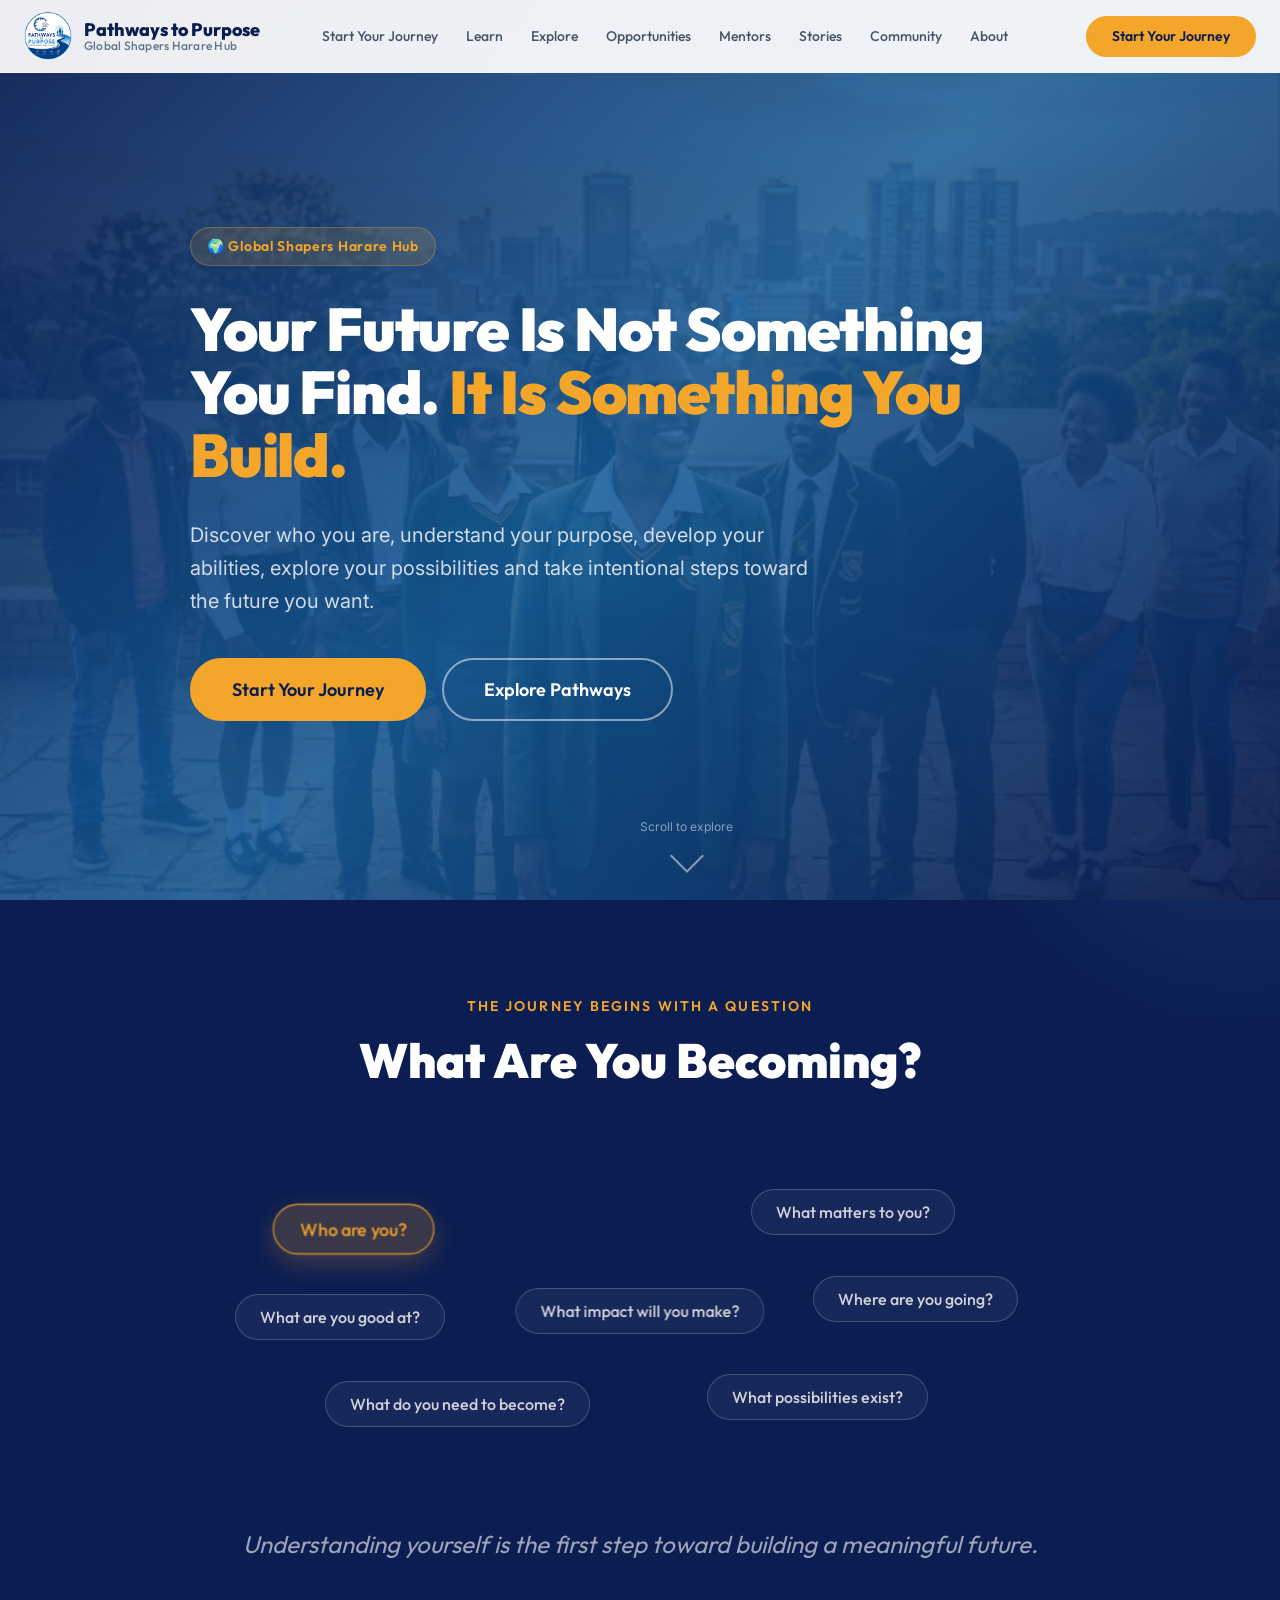
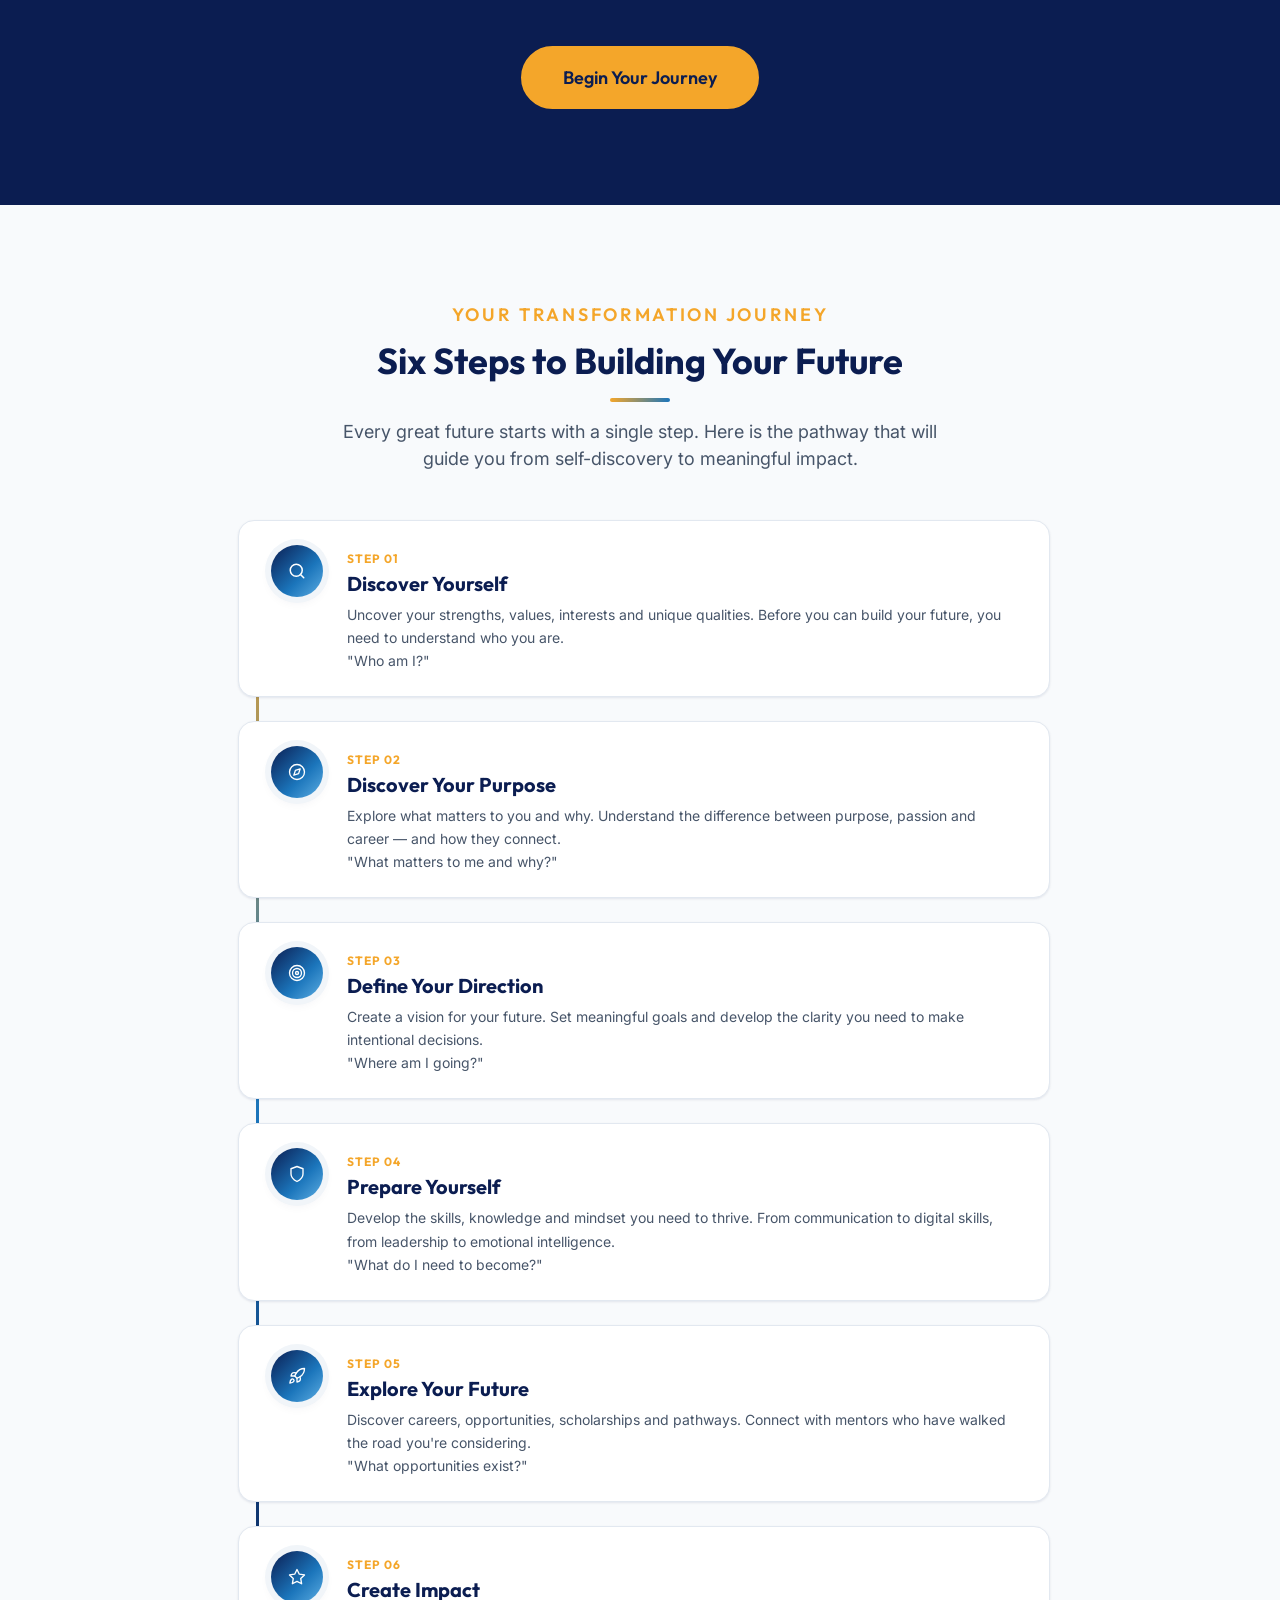
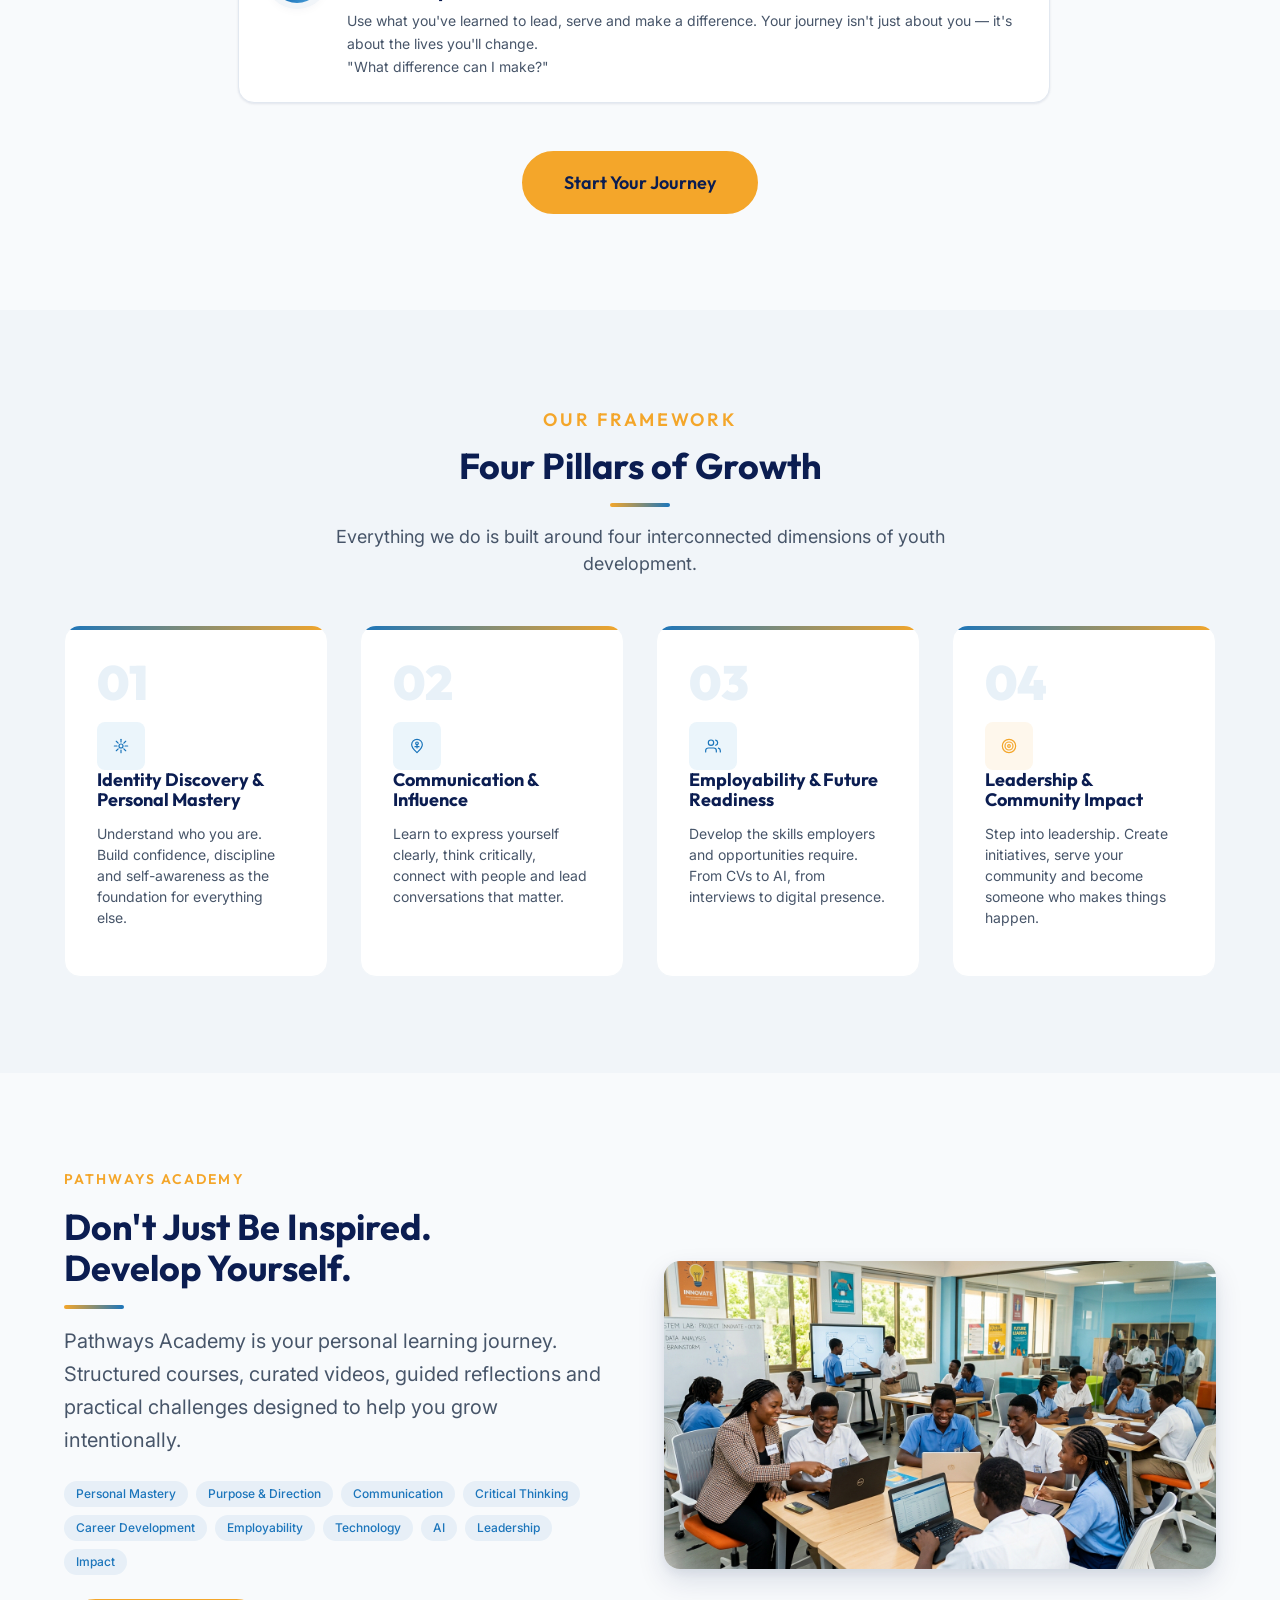
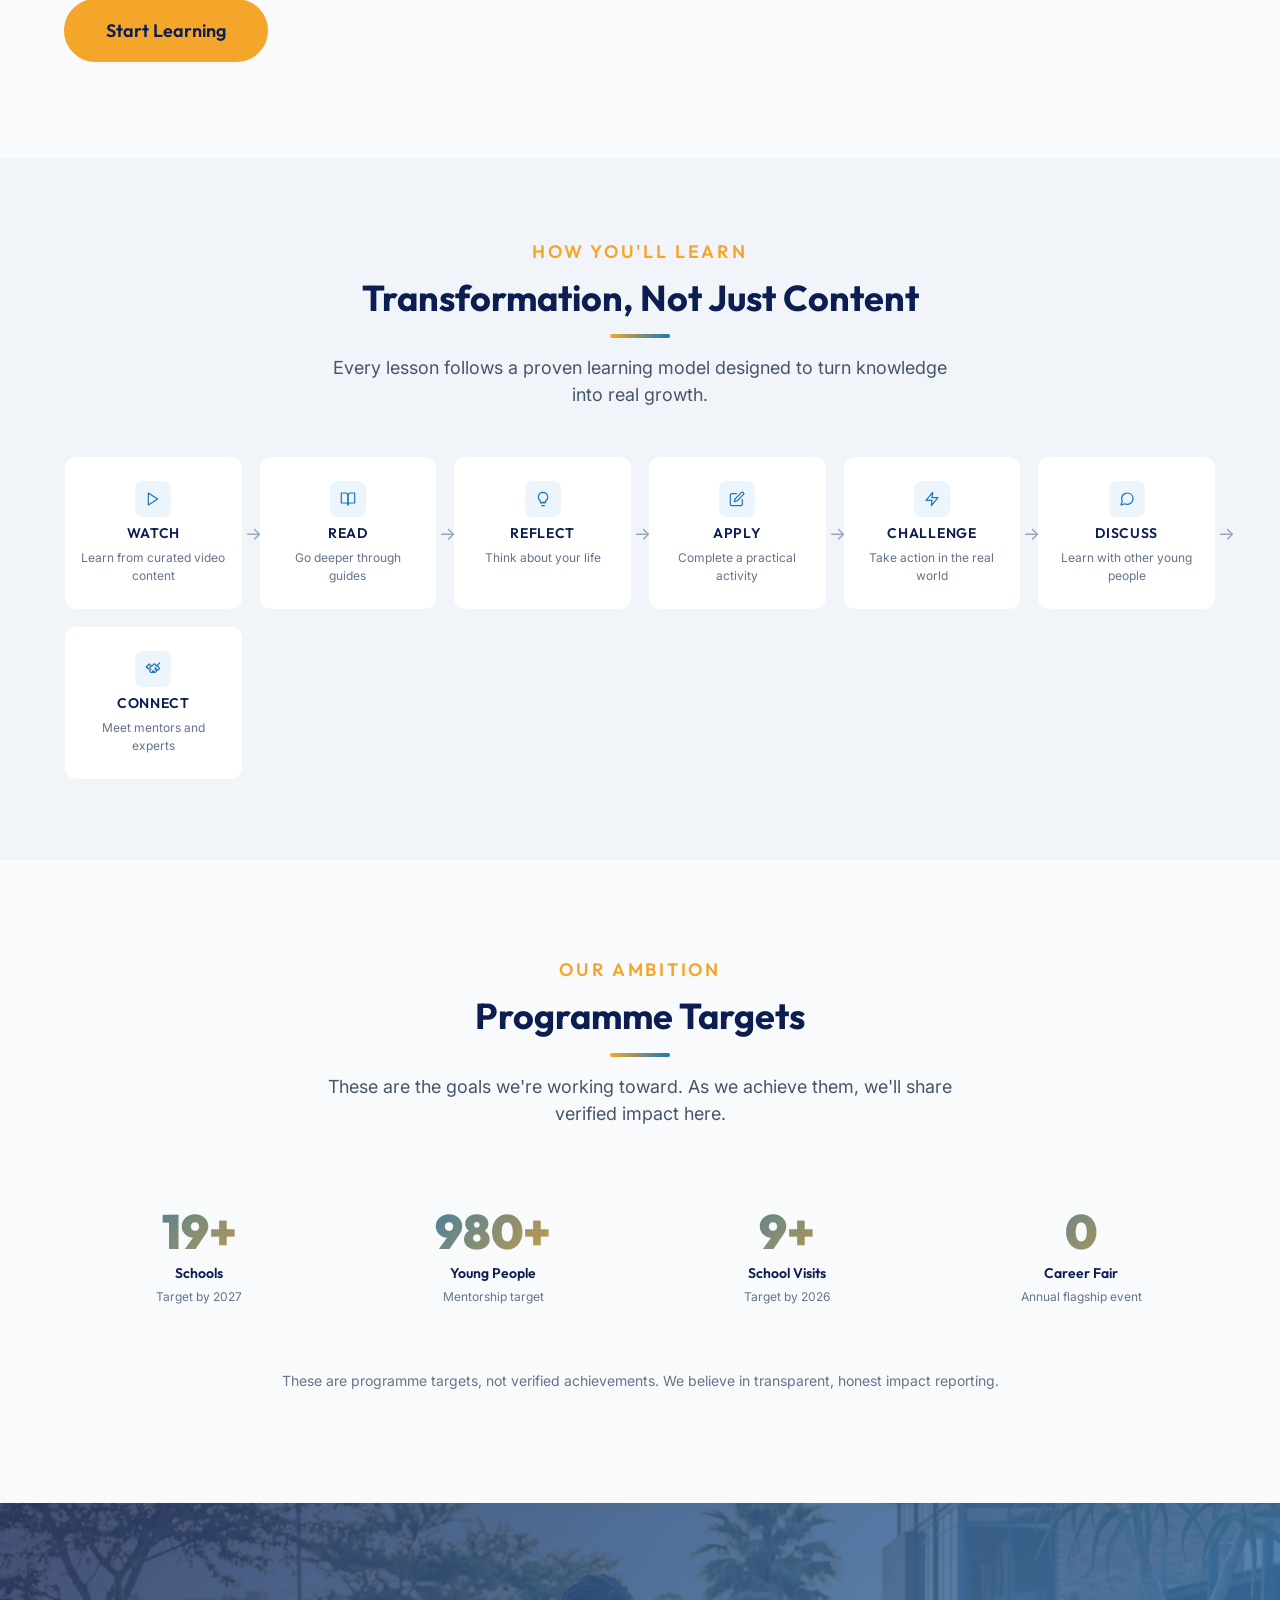
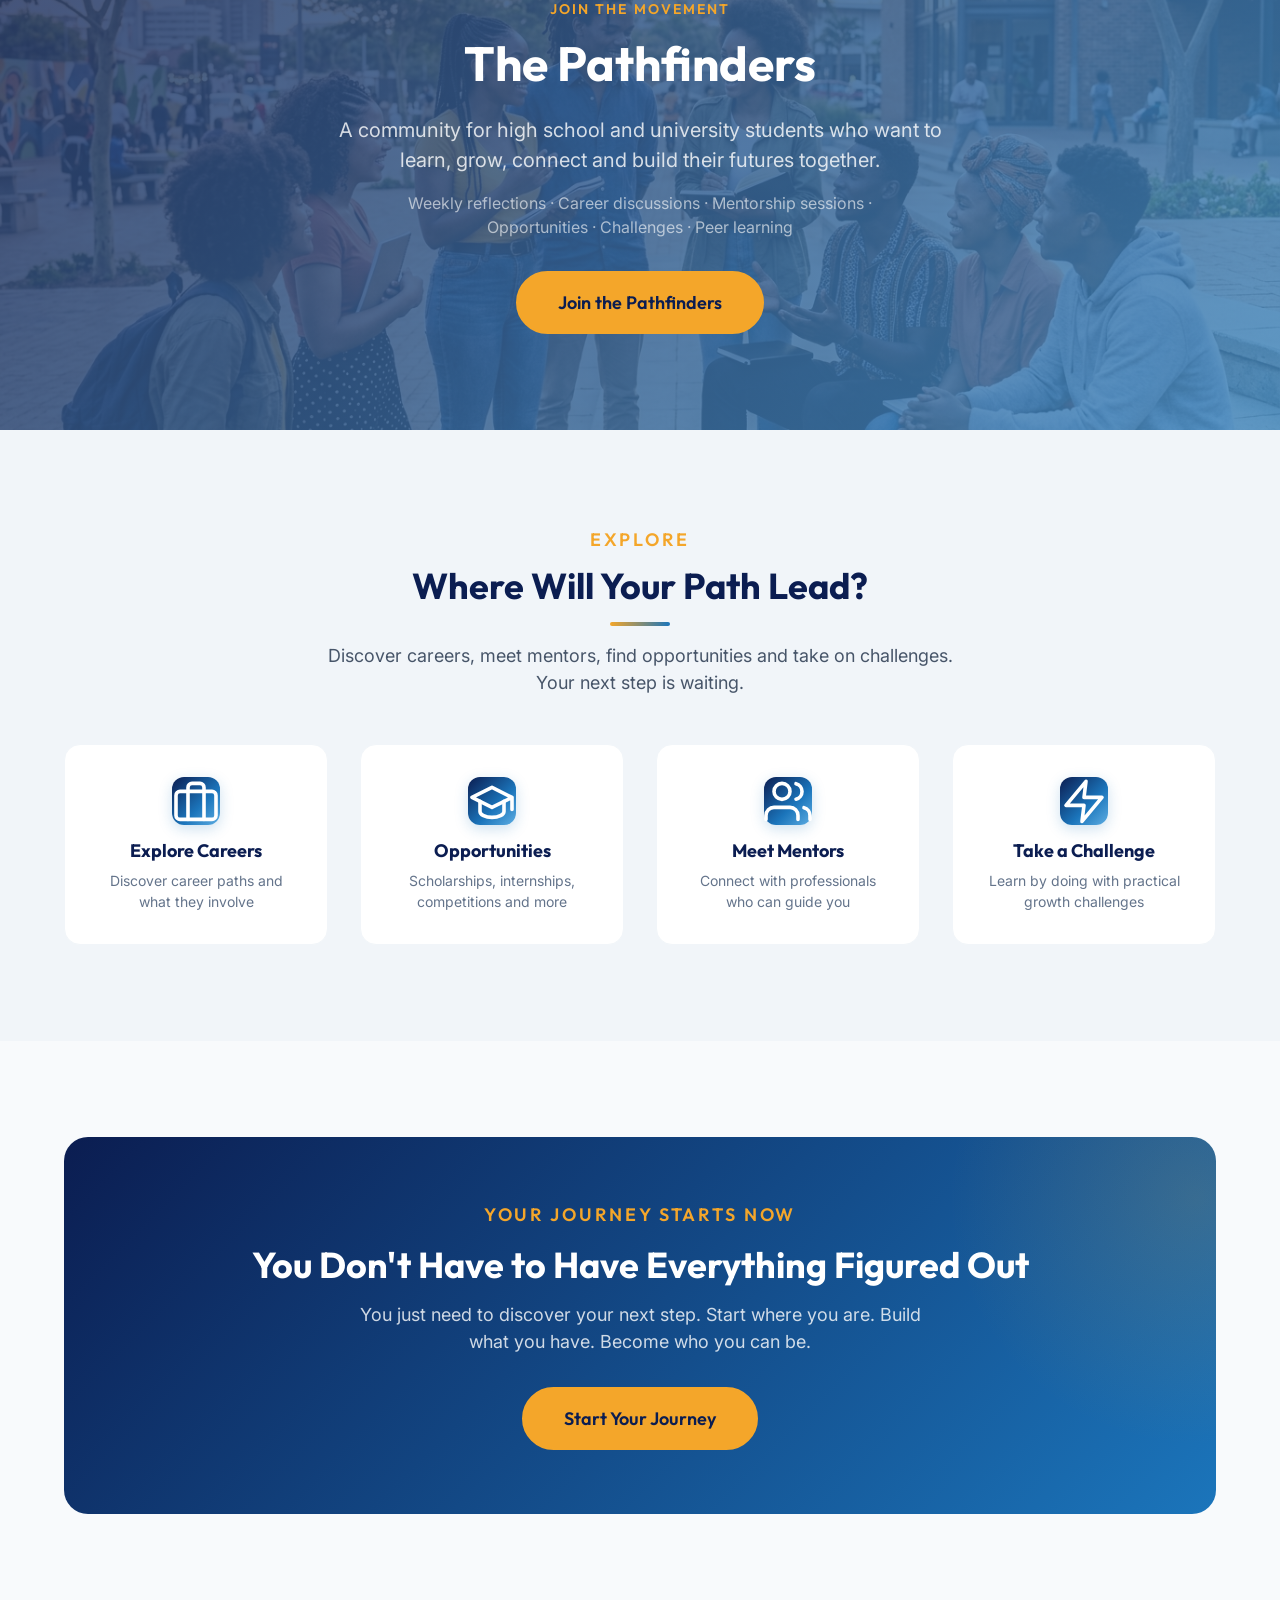
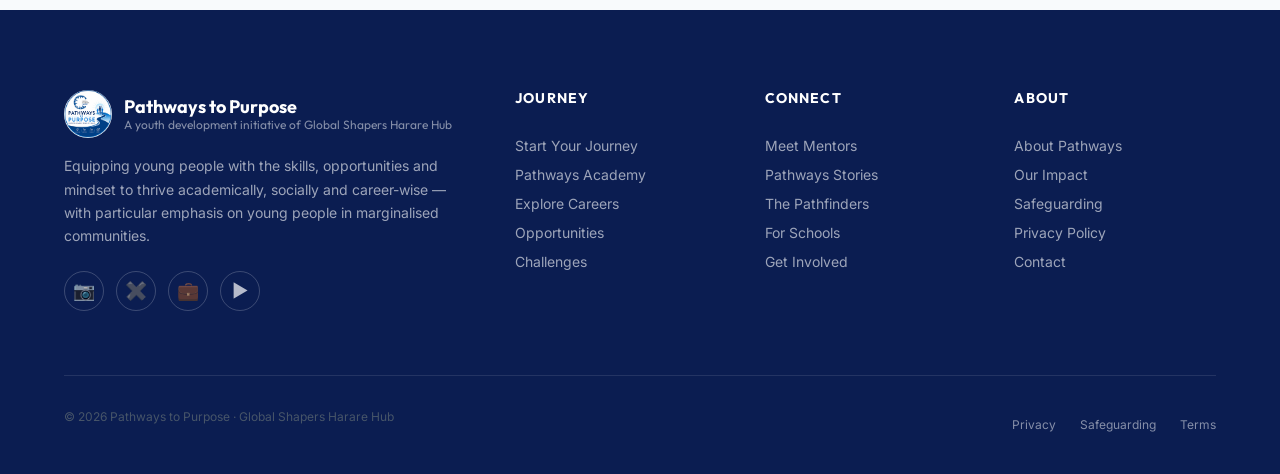
==== commit 8002500e: "fix 1- publication year" ====
--- a/index.html
+++ b/index.html
@@ -1,15 +1,19 @@
 <!DOCTYPE html>
 <html lang="en">
+
 <head>
   <meta charset="UTF-8">
   <meta name="viewport" content="width=device-width, initial-scale=1.0">
   <title>Pathways to Purpose — Discover Yourself. Define Your Direction. Build Your Future.</title>
-  <meta name="description" content="Pathways to Purpose equips young people with the skills, opportunities and mindset they need to thrive academically, socially and career-wise. A youth development initiative of Global Shapers Harare Hub.">
-  <meta name="keywords" content="youth development Zimbabwe, career guidance, student mentorship, scholarships Zimbabwe, leadership, Global Shapers Harare">
+  <meta name="description"
+    content="Pathways to Purpose equips young people with the skills, opportunities and mindset they need to thrive academically, socially and career-wise. A youth development initiative of Global Shapers Harare Hub.">
+  <meta name="keywords"
+    content="youth development Zimbabwe, career guidance, student mentorship, scholarships Zimbabwe, leadership, Global Shapers Harare">
 
   <!-- Open Graph -->
   <meta property="og:title" content="Pathways to Purpose — Build Your Future">
-  <meta property="og:description" content="Discover who you are, understand your purpose, develop your abilities, explore your possibilities and take intentional steps toward the future you want.">
+  <meta property="og:description"
+    content="Discover who you are, understand your purpose, develop your abilities, explore your possibilities and take intentional steps toward the future you want.">
   <meta property="og:image" content="images/hero-youth.jpg">
   <meta property="og:type" content="website">
 
@@ -19,6 +23,7 @@
   <!-- Styles -->
   <link rel="stylesheet" href="css/styles.css">
 </head>
+
 <body>
 
   <!-- Skip to main content for keyboard navigation -->
@@ -70,14 +75,16 @@
     <a href="pages/community.html">Community</a>
     <a href="pages/about.html">About</a>
     <a href="pages/get-involved.html">Get Involved</a>
-    <a href="pages/journey.html" class="btn btn-primary btn-lg" style="margin-top: var(--space-4);">Start Your Journey</a>
+    <a href="pages/journey.html" class="btn btn-primary btn-lg" style="margin-top: var(--space-4);">Start Your
+      Journey</a>
   </div>
 
   <main id="main-content">
     <!-- ===== SECTION 1: HERO ===== -->
     <section class="hero" id="hero">
       <div class="hero-bg">
-        <img src="images/hero-youth.jpg" alt="Young Zimbabwean students looking toward a bright future" width="1920" height="1080" loading="eager" fetchpriority="high">
+        <img src="images/hero-youth.jpg" alt="Young Zimbabwean students looking toward a bright future" width="1920"
+          height="1080" loading="eager" fetchpriority="high">
       </div>
       <div class="hero-content">
         <div class="hero-overline reveal">
@@ -87,7 +94,8 @@
           Your Future Is Not Something You Find. <span class="highlight">It Is Something You Build.</span>
         </h1>
         <p class="hero-subtitle reveal delay-2">
-          Discover who you are, understand your purpose, develop your abilities, explore your possibilities and take intentional steps toward the future you want.
+          Discover who you are, understand your purpose, develop your abilities, explore your possibilities and take
+          intentional steps toward the future you want.
         </p>
         <div class="hero-actions reveal delay-3">
           <a href="pages/journey.html" class="btn btn-primary btn-lg">Start Your Journey</a>
@@ -135,7 +143,8 @@
           <p class="text-overline">Your Transformation Journey</p>
           <h2>Six Steps to Building Your Future</h2>
           <div class="section-divider"></div>
-          <p>Every great future starts with a single step. Here is the pathway that will guide you from self-discovery to meaningful impact.</p>
+          <p>Every great future starts with a single step. Here is the pathway that will guide you from self-discovery
+            to meaningful impact.</p>
         </div>
 
         <div style="max-width: 820px; margin: 0 auto;">
@@ -146,7 +155,8 @@
               <div class="phase-content">
                 <span class="phase-tag">Step 01</span>
                 <h3>Discover Yourself</h3>
-                <p>Uncover your strengths, values, interests and unique qualities. Before you can build your future, you need to understand who you are.</p>
+                <p>Uncover your strengths, values, interests and unique qualities. Before you can build your future, you
+                  need to understand who you are.</p>
                 <p class="pathway-question">"Who am I?"</p>
               </div>
             </div>
@@ -157,7 +167,8 @@
               <div class="phase-content">
                 <span class="phase-tag">Step 02</span>
                 <h3>Discover Your Purpose</h3>
-                <p>Explore what matters to you and why. Understand the difference between purpose, passion and career — and how they connect.</p>
+                <p>Explore what matters to you and why. Understand the difference between purpose, passion and career —
+                  and how they connect.</p>
                 <p class="pathway-question">"What matters to me and why?"</p>
               </div>
             </div>
@@ -168,7 +179,8 @@
               <div class="phase-content">
                 <span class="phase-tag">Step 03</span>
                 <h3>Define Your Direction</h3>
-                <p>Create a vision for your future. Set meaningful goals and develop the clarity you need to make intentional decisions.</p>
+                <p>Create a vision for your future. Set meaningful goals and develop the clarity you need to make
+                  intentional decisions.</p>
                 <p class="pathway-question">"Where am I going?"</p>
               </div>
             </div>
@@ -179,7 +191,8 @@
               <div class="phase-content">
                 <span class="phase-tag">Step 04</span>
                 <h3>Prepare Yourself</h3>
-                <p>Develop the skills, knowledge and mindset you need to thrive. From communication to digital skills, from leadership to emotional intelligence.</p>
+                <p>Develop the skills, knowledge and mindset you need to thrive. From communication to digital skills,
+                  from leadership to emotional intelligence.</p>
                 <p class="pathway-question">"What do I need to become?"</p>
               </div>
             </div>
@@ -190,7 +203,8 @@
               <div class="phase-content">
                 <span class="phase-tag">Step 05</span>
                 <h3>Explore Your Future</h3>
-                <p>Discover careers, opportunities, scholarships and pathways. Connect with mentors who have walked the road you're considering.</p>
+                <p>Discover careers, opportunities, scholarships and pathways. Connect with mentors who have walked the
+                  road you're considering.</p>
                 <p class="pathway-question">"What opportunities exist?"</p>
               </div>
             </div>
@@ -201,7 +215,8 @@
               <div class="phase-content">
                 <span class="phase-tag">Step 06</span>
                 <h3>Create Impact</h3>
-                <p>Use what you've learned to lead, serve and make a difference. Your journey isn't just about you — it's about the lives you'll change.</p>
+                <p>Use what you've learned to lead, serve and make a difference. Your journey isn't just about you —
+                  it's about the lives you'll change.</p>
                 <p class="pathway-question">"What difference can I make?"</p>
               </div>
             </div>
@@ -231,7 +246,8 @@
               <div class="icon-box"><span class="icon" data-icon="discover"></span></div>
             </div>
             <h3>Identity Discovery &amp; Personal Mastery</h3>
-            <p>Understand who you are. Build confidence, discipline and self-awareness as the foundation for everything else.</p>
+            <p>Understand who you are. Build confidence, discipline and self-awareness as the foundation for everything
+              else.</p>
           </div>
           <div class="pillar-card reveal delay-2">
             <div class="pillar-card-header">
@@ -239,7 +255,8 @@
               <div class="icon-box"><span class="icon" data-icon="develop"></span></div>
             </div>
             <h3>Communication &amp; Influence</h3>
-            <p>Learn to express yourself clearly, think critically, connect with people and lead conversations that matter.</p>
+            <p>Learn to express yourself clearly, think critically, connect with people and lead conversations that
+              matter.</p>
           </div>
           <div class="pillar-card reveal delay-3">
             <div class="pillar-card-header">
@@ -247,7 +264,8 @@
               <div class="icon-box"><span class="icon" data-icon="connect"></span></div>
             </div>
             <h3>Employability &amp; Future Readiness</h3>
-            <p>Develop the skills employers and opportunities require. From CVs to AI, from interviews to digital presence.</p>
+            <p>Develop the skills employers and opportunities require. From CVs to AI, from interviews to digital
+              presence.</p>
           </div>
           <div class="pillar-card reveal delay-4">
             <div class="pillar-card-header">
@@ -255,7 +273,8 @@
               <div class="icon-box icon-box-gold"><span class="icon" data-icon="impact"></span></div>
             </div>
             <h3>Leadership &amp; Community Impact</h3>
-            <p>Step into leadership. Create initiatives, serve your community and become someone who makes things happen.</p>
+            <p>Step into leadership. Create initiatives, serve your community and become someone who makes things
+              happen.</p>
           </div>
         </div>
       </div>
@@ -269,7 +288,8 @@
             <p class="text-overline">Pathways Academy</p>
             <h2>Don't Just Be Inspired.<br>Develop Yourself.</h2>
             <div class="section-divider"></div>
-            <p class="text-lead">Pathways Academy is your personal learning journey. Structured courses, curated videos, guided reflections and practical challenges designed to help you grow intentionally.</p>
+            <p class="text-lead">Pathways Academy is your personal learning journey. Structured courses, curated videos,
+              guided reflections and practical challenges designed to help you grow intentionally.</p>
 
             <div style="display: flex; flex-wrap: wrap; gap: var(--space-2); margin: var(--space-6) 0;">
               <span class="card-tag">Personal Mastery</span>
@@ -288,7 +308,9 @@
           </div>
 
           <div class="reveal-right delay-2">
-            <img src="images/learning-session.jpg" alt="Young students learning together in a modern classroom" style="border-radius: var(--radius-xl); box-shadow: var(--shadow-lg);" loading="lazy" width="600" height="400" decoding="async">
+            <img src="images/learning-session.jpg" alt="Young students learning together in a modern classroom"
+              style="border-radius: var(--radius-xl); box-shadow: var(--shadow-lg);" loading="lazy" width="600"
+              height="400" decoding="async">
           </div>
         </div>
       </div>
@@ -383,7 +405,8 @@
           </div>
         </div>
 
-        <p class="text-center reveal delay-2" style="margin-top: var(--space-8); font-size: var(--text-sm); color: var(--color-text-muted);">
+        <p class="text-center reveal delay-2"
+          style="margin-top: var(--space-8); font-size: var(--text-sm); color: var(--color-text-muted);">
           These are programme targets, not verified achievements. We believe in transparent, honest impact reporting.
         </p>
       </div>
@@ -392,16 +415,22 @@
     <!-- ===== SECTION 8: COMMUNITY CTA ===== -->
     <section class="community-section section-lg" id="community">
       <div class="community-bg">
-        <img src="images/community-youth.jpg" alt="Young people gathered in community discussion" width="1920" height="1080" loading="lazy" decoding="async">
+        <img src="images/community-youth.jpg" alt="Young people gathered in community discussion" width="1920"
+          height="1080" loading="lazy" decoding="async">
       </div>
       <div class="container community-content">
         <div class="text-center">
           <p class="text-overline reveal" style="color: var(--color-gold);">Join The Movement</p>
-          <h2 class="reveal delay-1" style="color: var(--color-white); font-size: var(--text-5xl); margin-bottom: var(--space-6);">The Pathfinders</h2>
-          <p class="reveal delay-2" style="color: rgba(255,255,255,0.8); font-size: var(--text-xl); max-width: 640px; margin: 0 auto var(--space-4);">
-            A community for high school and university students who want to learn, grow, connect and build their futures together.
+          <h2 class="reveal delay-1"
+            style="color: var(--color-white); font-size: var(--text-5xl); margin-bottom: var(--space-6);">The
+            Pathfinders</h2>
+          <p class="reveal delay-2"
+            style="color: rgba(255,255,255,0.8); font-size: var(--text-xl); max-width: 640px; margin: 0 auto var(--space-4);">
+            A community for high school and university students who want to learn, grow, connect and build their futures
+            together.
           </p>
-          <p class="reveal delay-3" style="color: rgba(255,255,255,0.6); font-size: var(--text-base); max-width: 500px; margin: 0 auto var(--space-8);">
+          <p class="reveal delay-3"
+            style="color: rgba(255,255,255,0.6); font-size: var(--text-base); max-width: 500px; margin: 0 auto var(--space-8);">
             Weekly reflections · Career discussions · Mentorship sessions · Opportunities · Challenges · Peer learning
           </p>
           <div class="reveal delay-4">
@@ -450,9 +479,11 @@
     <section class="section-lg">
       <div class="container">
         <div class="cta-banner reveal">
-          <p class="text-overline" style="color: var(--color-gold); margin-bottom: var(--space-4);">Your Journey Starts Now</p>
+          <p class="text-overline" style="color: var(--color-gold); margin-bottom: var(--space-4);">Your Journey Starts
+            Now</p>
           <h2>You Don't Have to Have Everything Figured Out</h2>
-          <p>You just need to discover your next step. Start where you are. Build what you have. Become who you can be.</p>
+          <p>You just need to discover your next step. Start where you are. Build what you have. Become who you can be.
+          </p>
           <a href="pages/journey.html" class="btn btn-primary btn-lg">Start Your Journey</a>
         </div>
       </div>
@@ -465,13 +496,15 @@
       <div class="footer-grid">
         <div class="footer-brand">
           <div class="footer-logo">
-            <img src="images/logo.jpeg" alt="Pathways to Purpose" width="48" height="48" loading="lazy" decoding="async">
+            <img src="images/logo.jpeg" alt="Pathways to Purpose" width="48" height="48" loading="lazy"
+              decoding="async">
             <div class="footer-logo-text">
               Pathways to Purpose
               <span>A youth development initiative of Global Shapers Harare Hub</span>
             </div>
           </div>
-          <p>Equipping young people with the skills, opportunities and mindset to thrive academically, socially and career-wise — with particular emphasis on young people in marginalised communities.</p>
+          <p>Equipping young people with the skills, opportunities and mindset to thrive academically, socially and
+            career-wise — with particular emphasis on young people in marginalised communities.</p>
           <div class="footer-social">
             <a href="#" aria-label="Instagram">📷</a>
             <a href="#" aria-label="Twitter / X">✖️</a>
@@ -509,7 +542,7 @@
       </div>
 
       <div class="footer-bottom">
-        <p>&copy; 2025 Pathways to Purpose · Global Shapers Harare Hub</p>
+        <p>&copy; 2026 Pathways to Purpose · Global Shapers Harare Hub</p>
         <div class="footer-bottom-links">
           <a href="pages/about.html#privacy">Privacy</a>
           <a href="pages/about.html#safeguarding">Safeguarding</a>
@@ -526,4 +559,5 @@
   <script src="js/icons.js"></script>
   <script src="js/main.js"></script>
 </body>
-</html>
+
+</html>
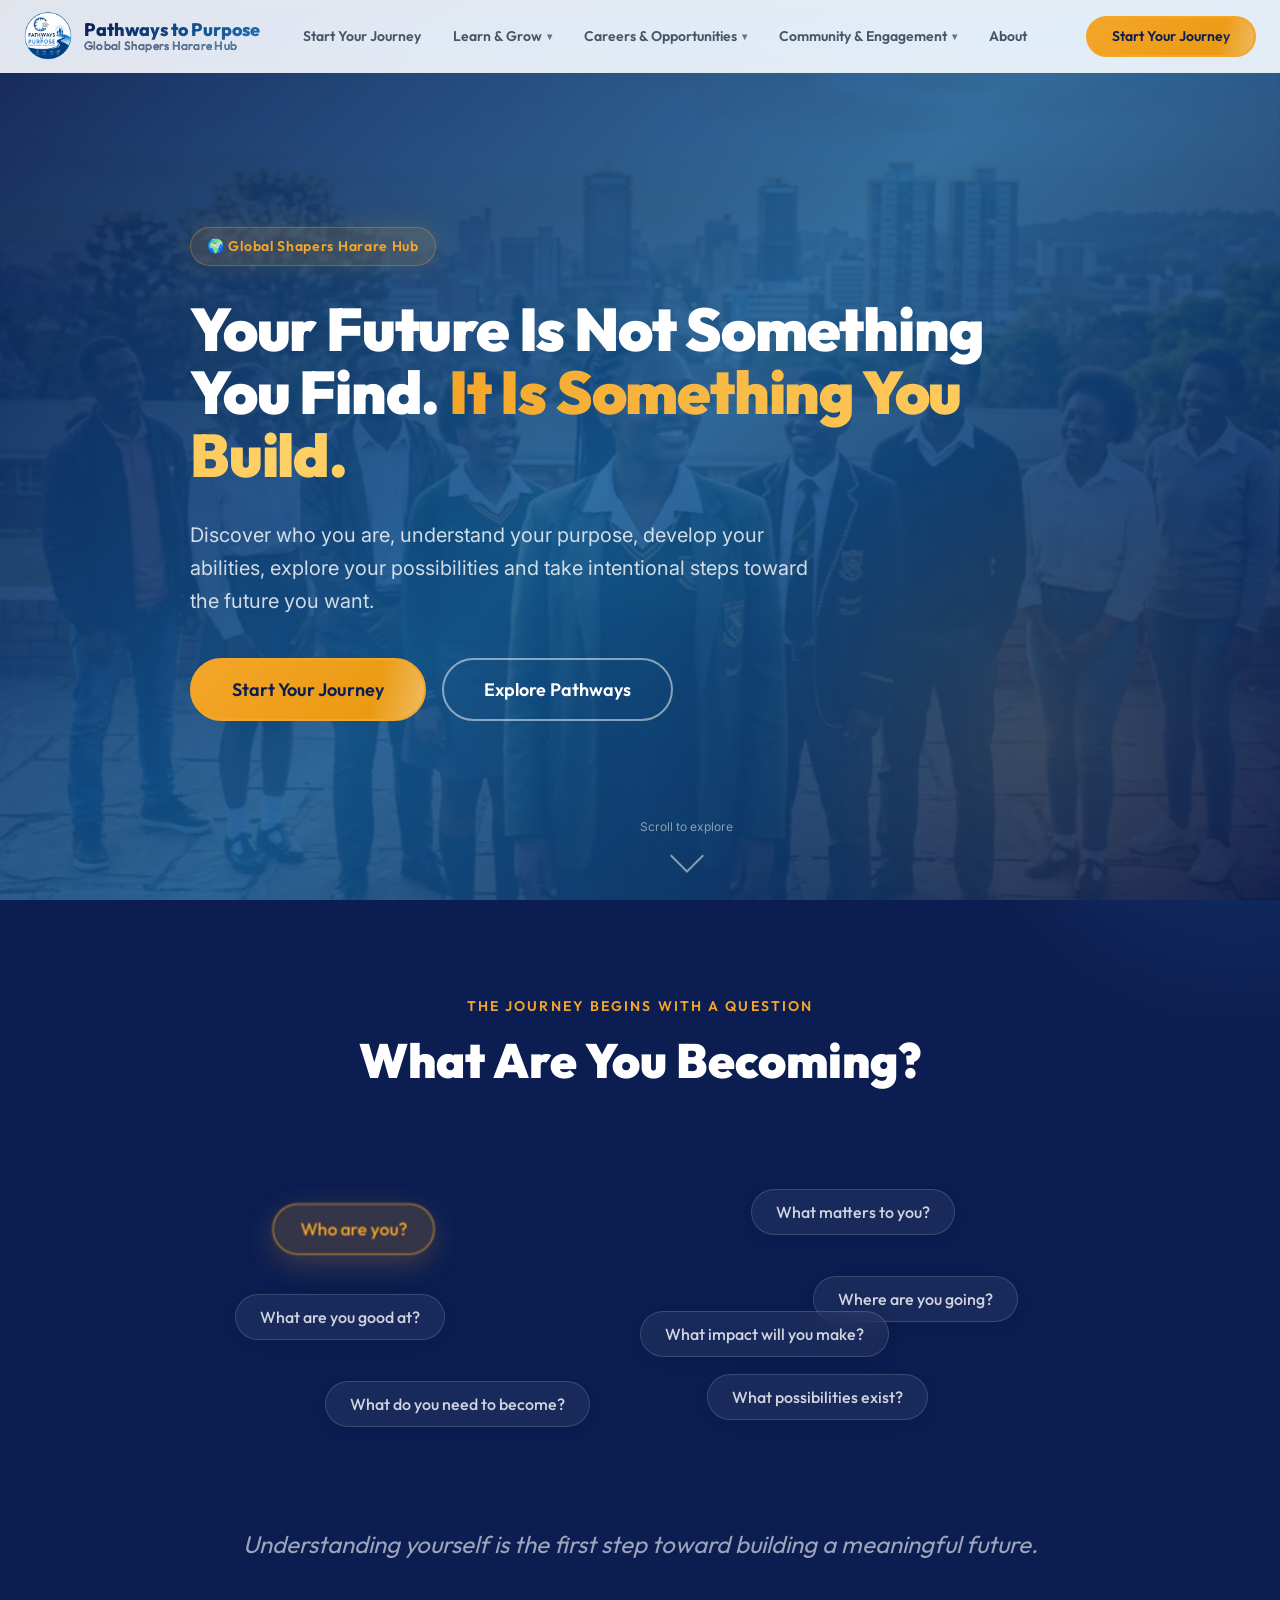
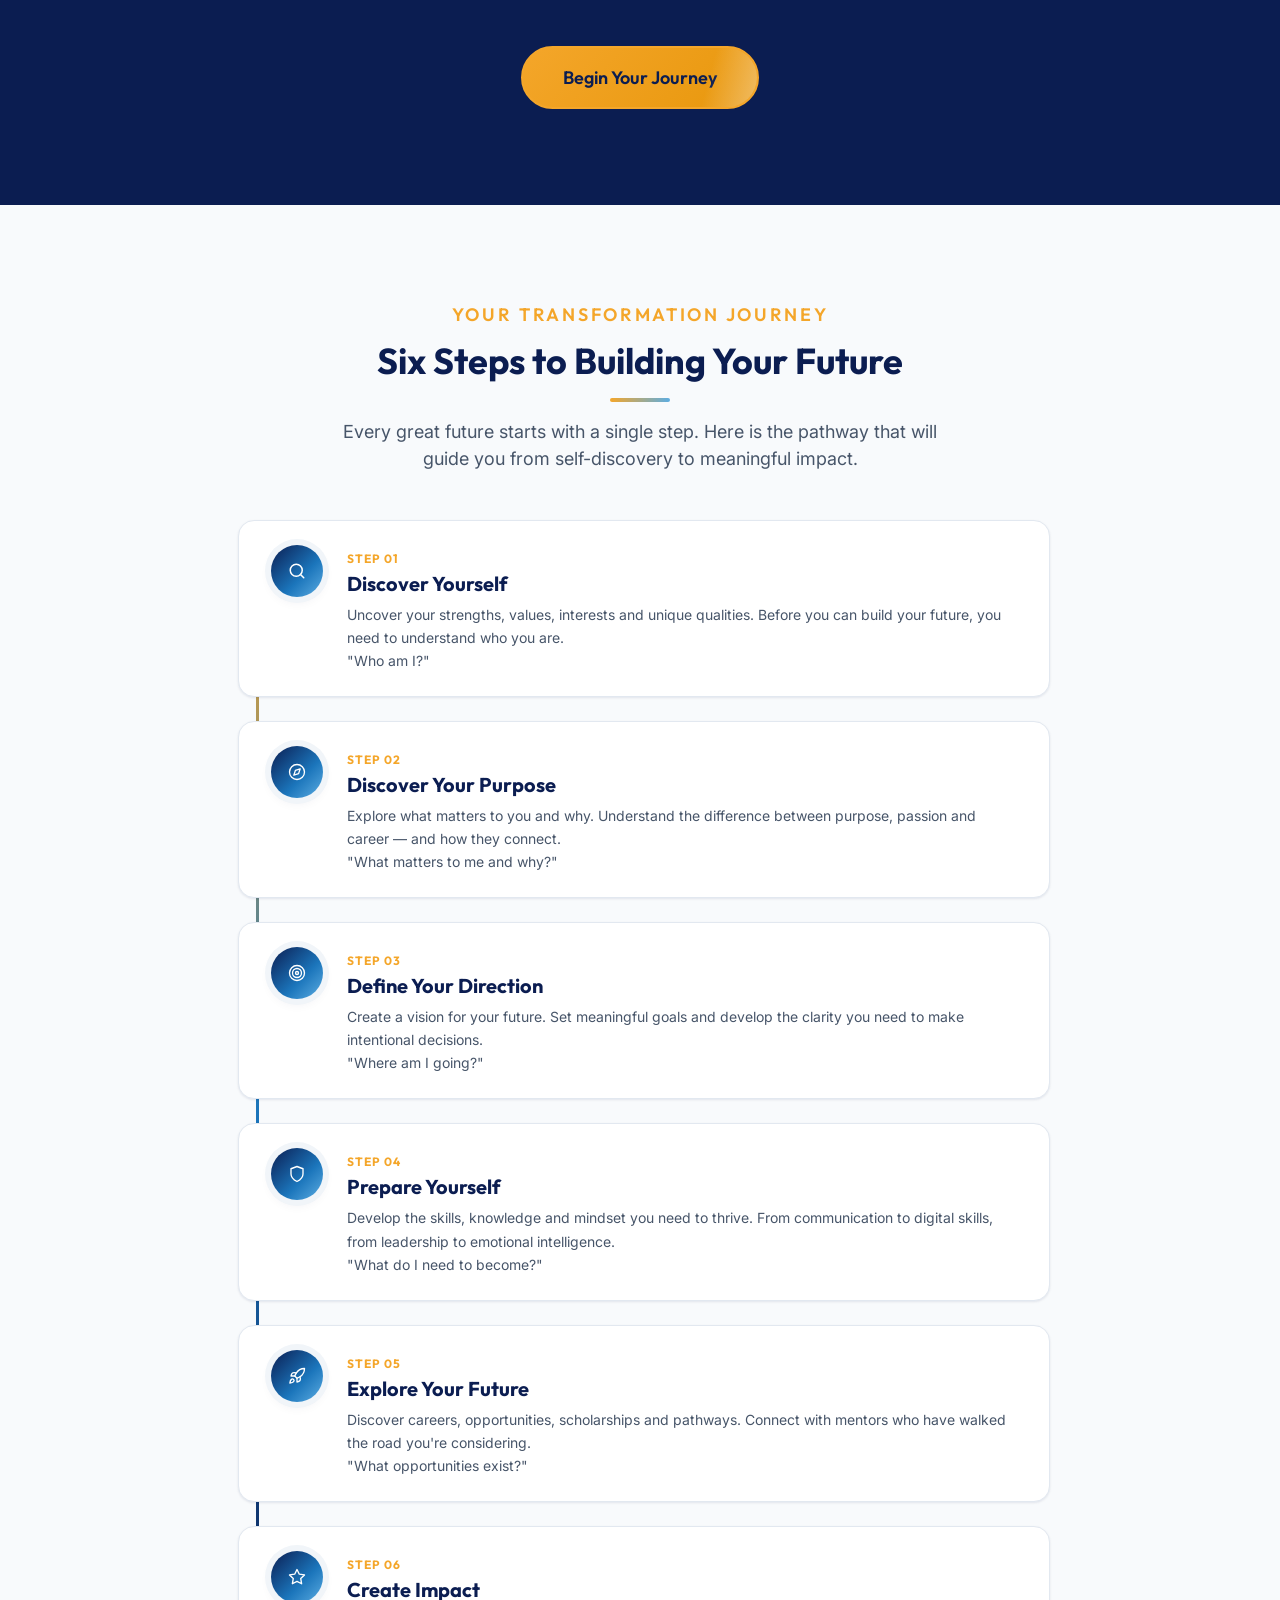
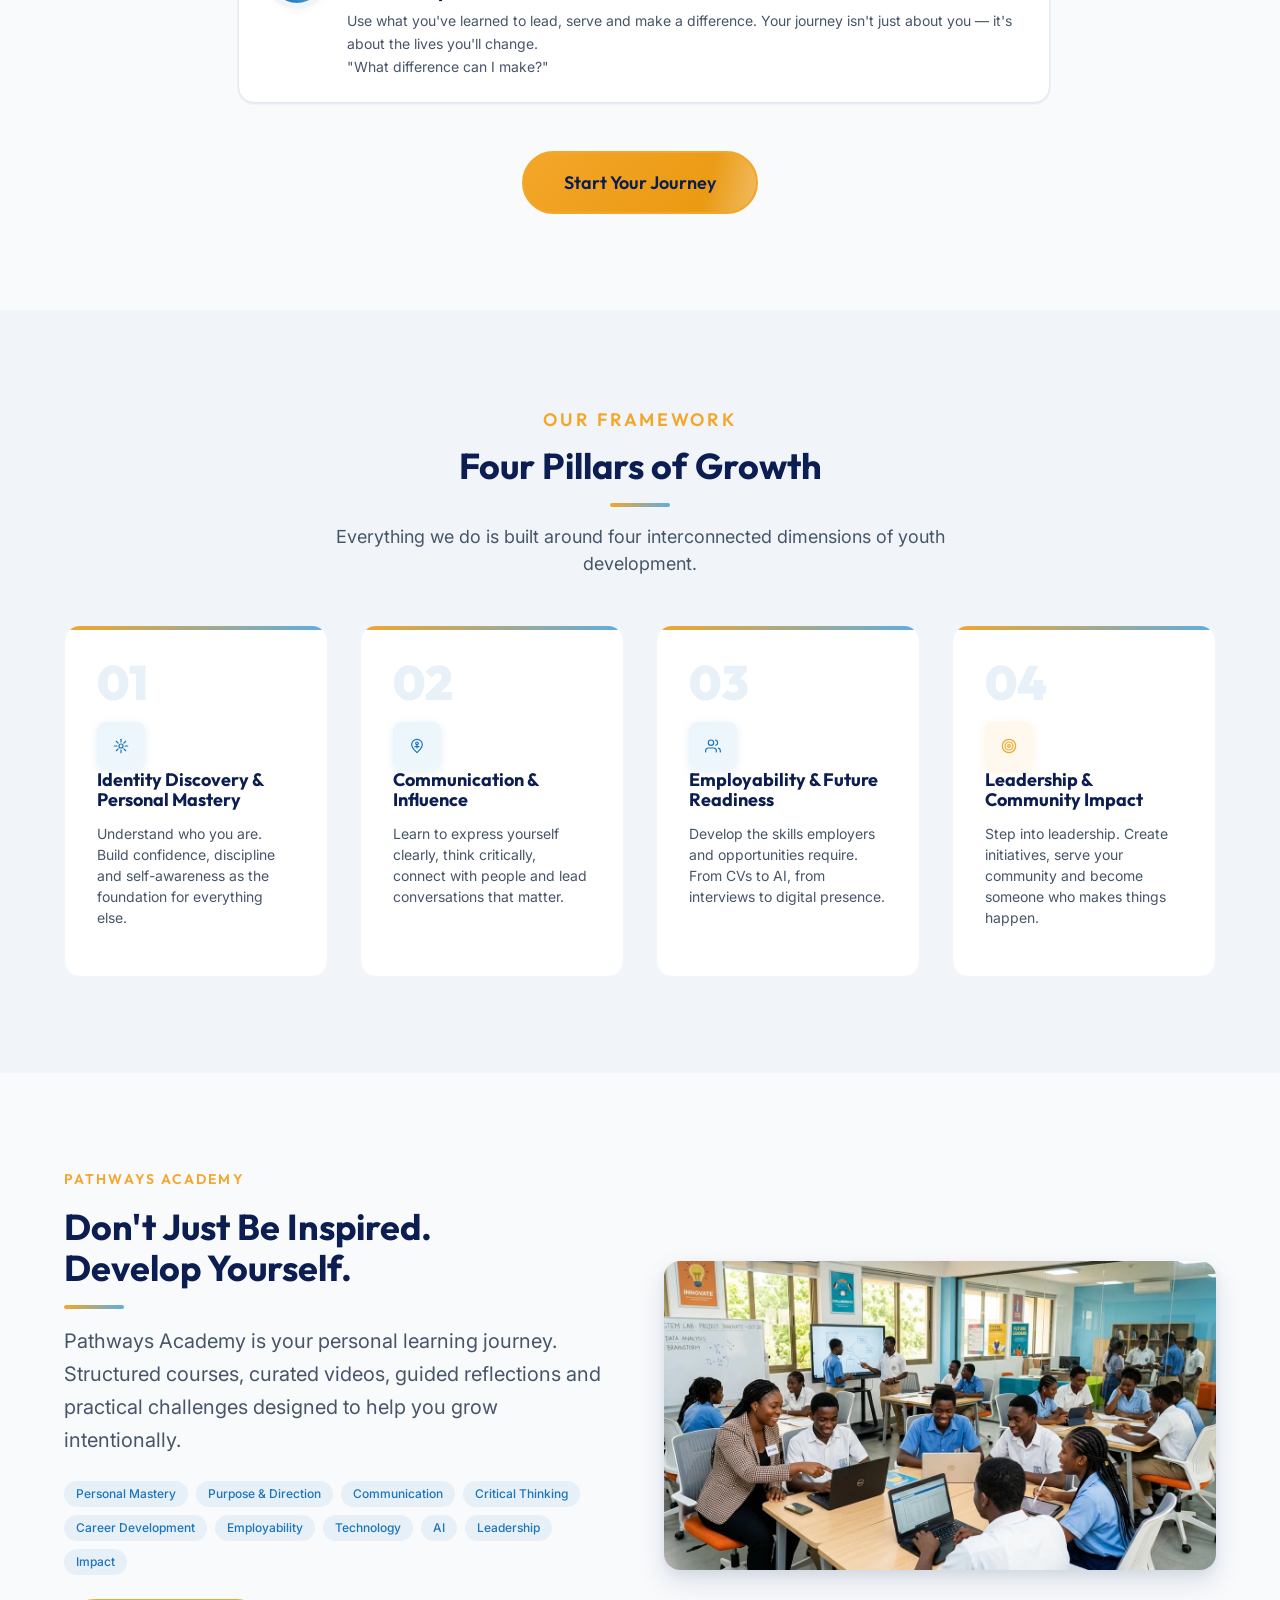
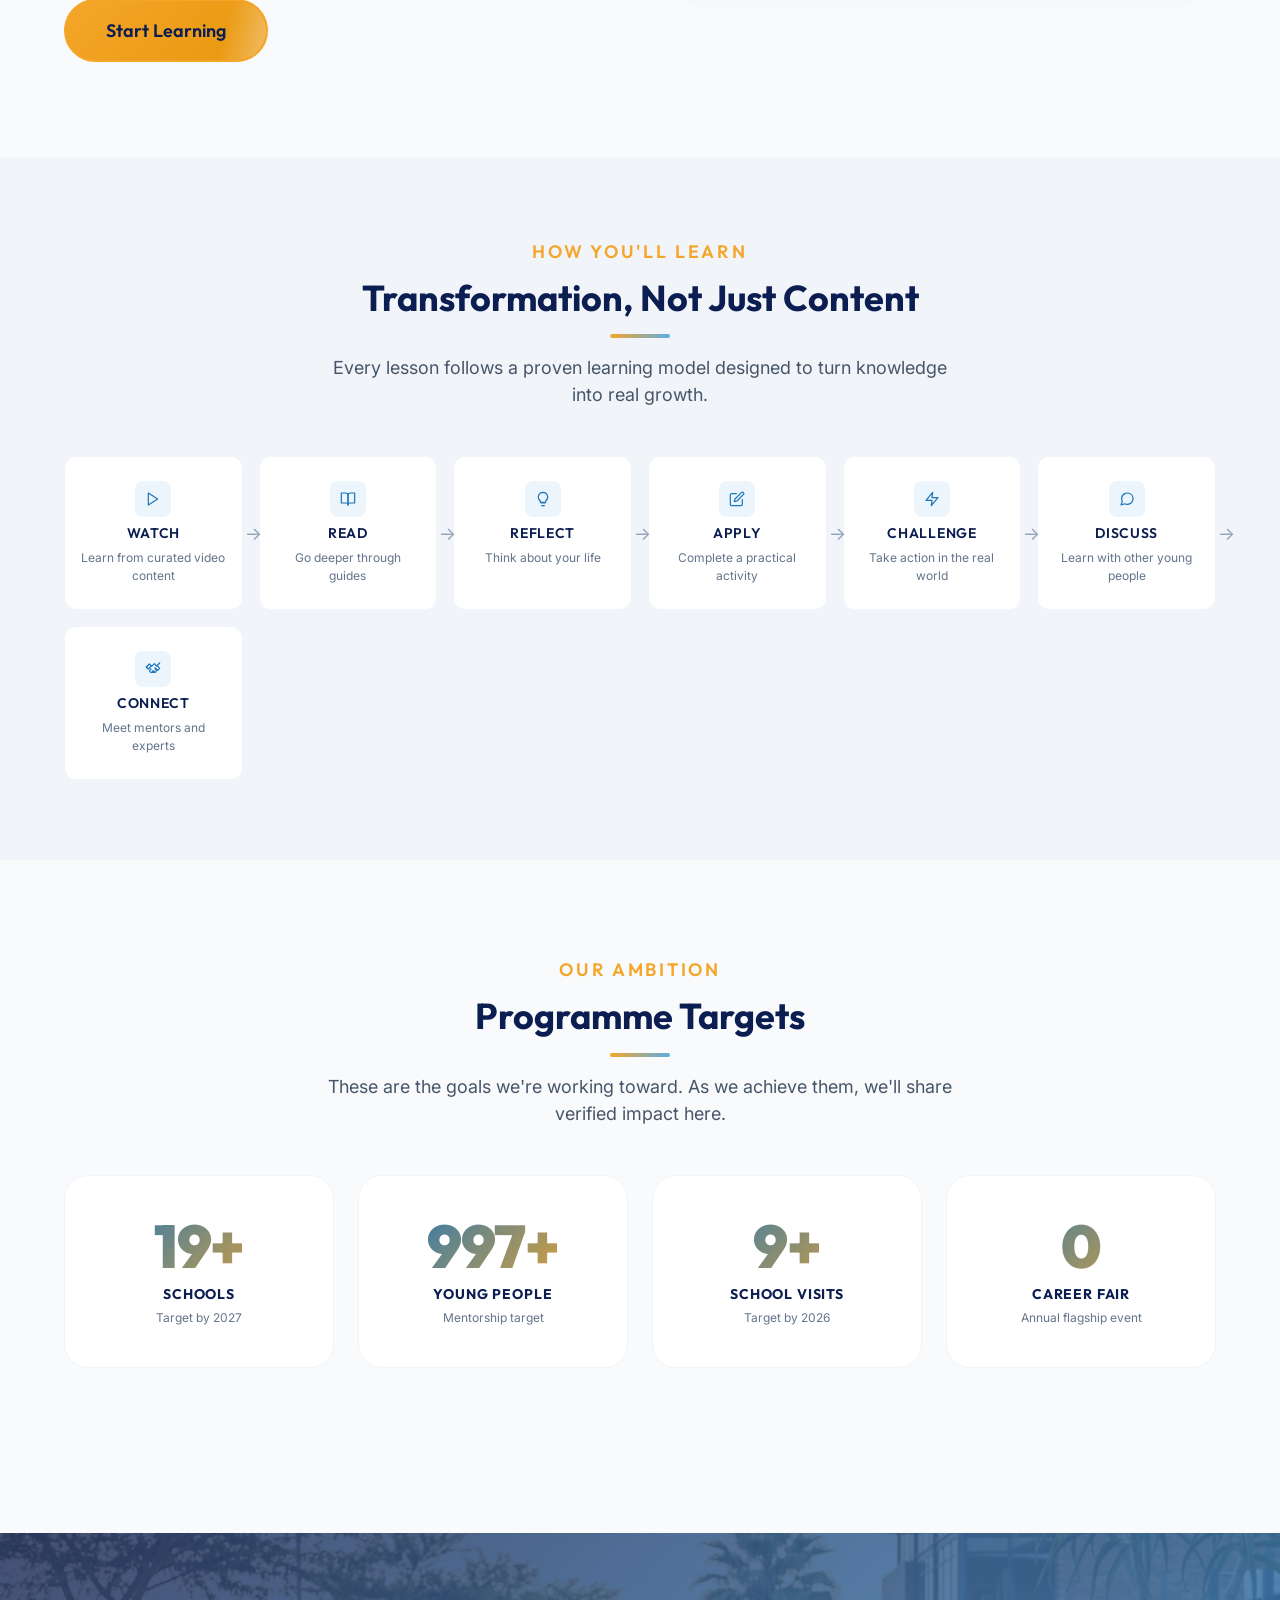
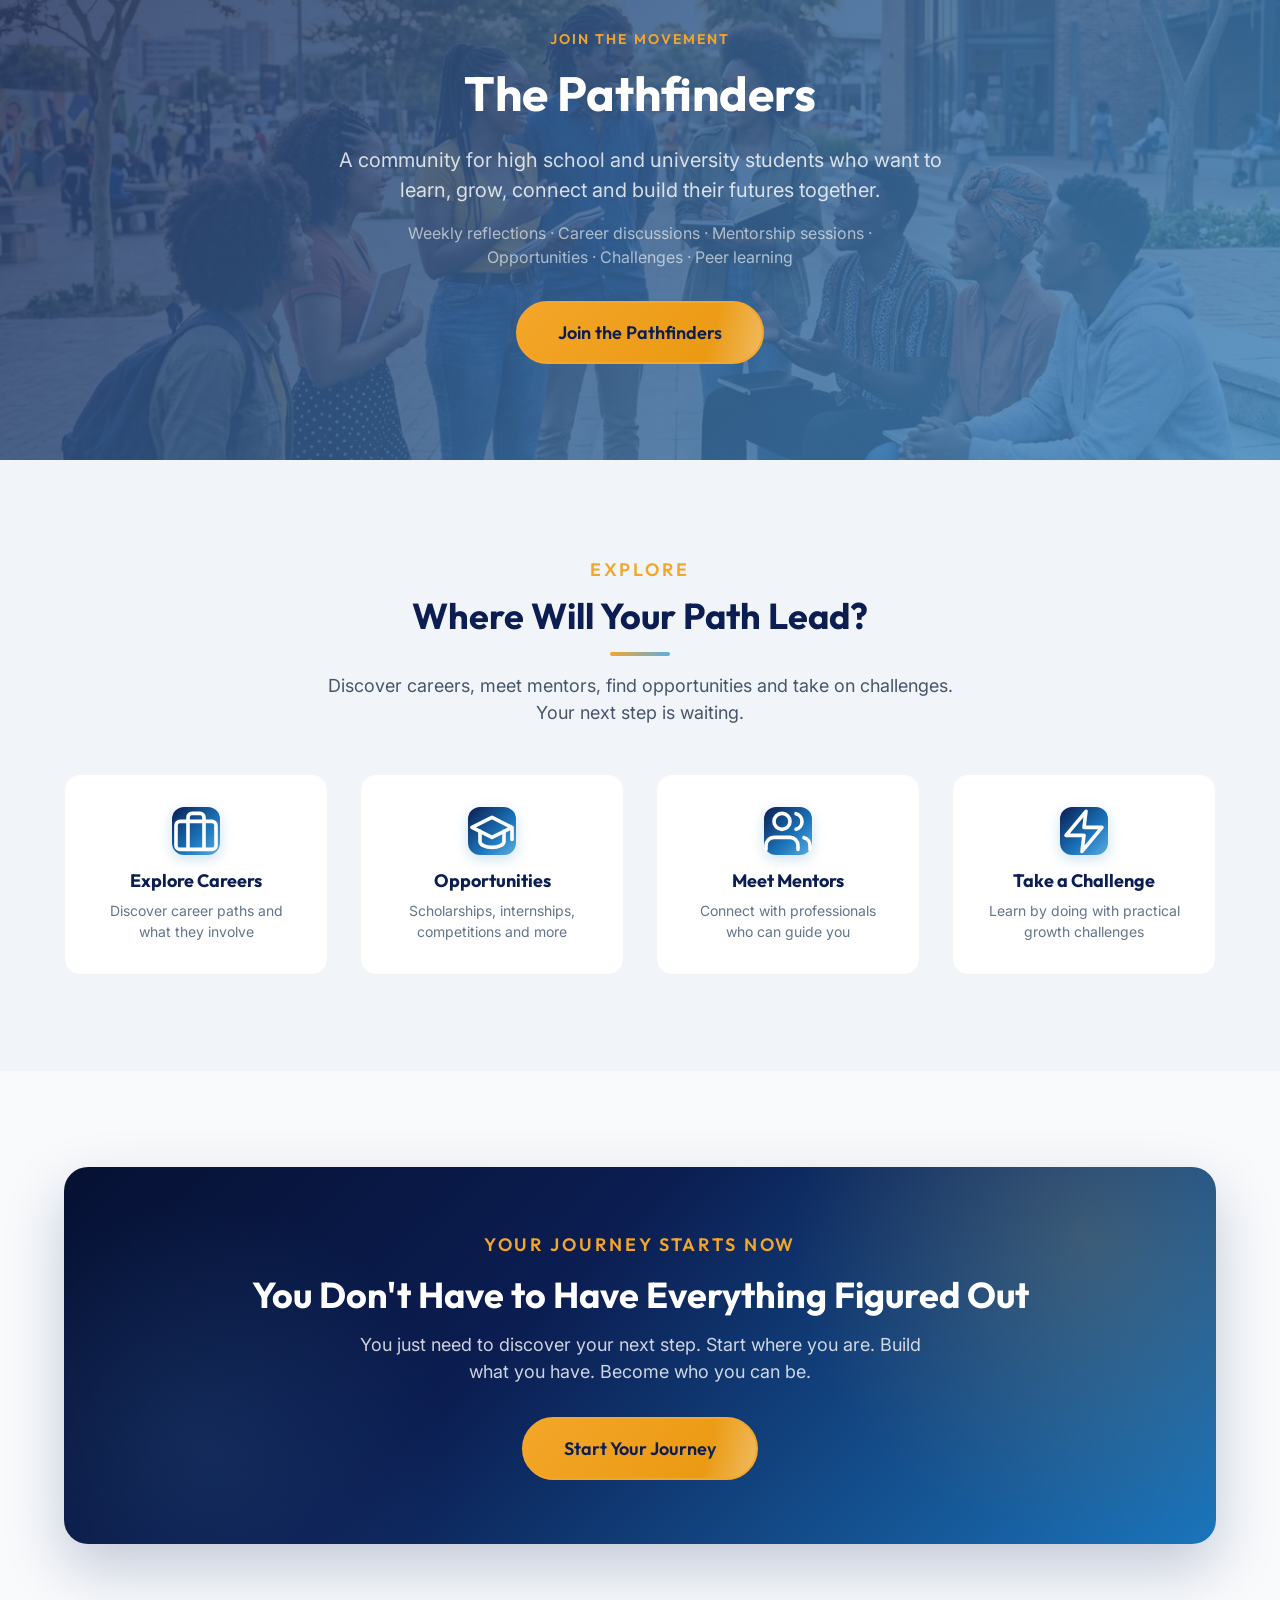
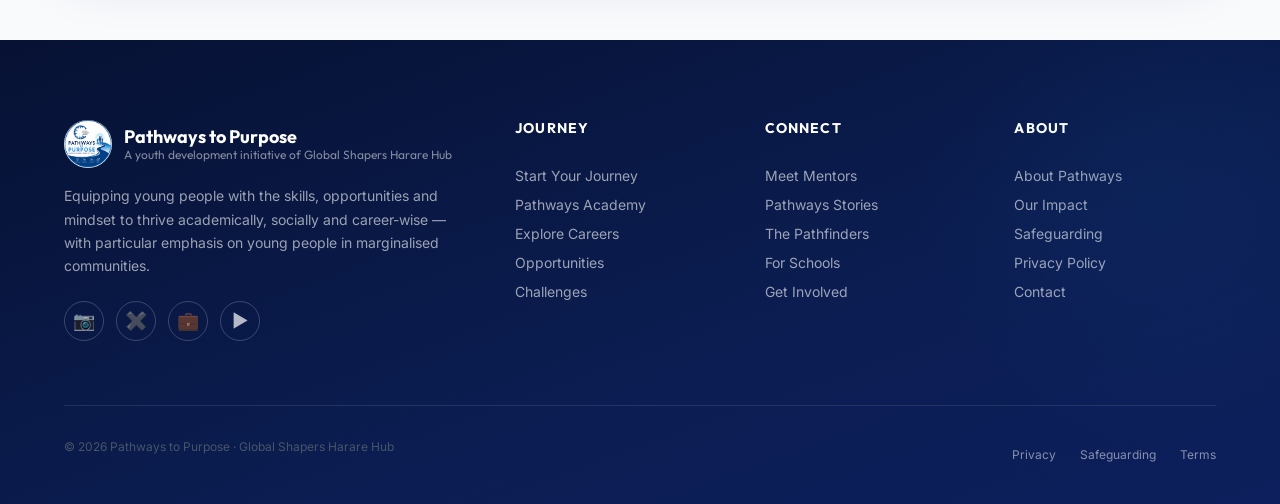
==== commit 685aa707: "feat: implement foundational website structure with multi-page navigation, central CSS styling, and " ====
--- a/index.html
+++ b/index.html
@@ -14,14 +14,18 @@
   <meta property="og:title" content="Pathways to Purpose — Build Your Future">
   <meta property="og:description"
     content="Discover who you are, understand your purpose, develop your abilities, explore your possibilities and take intentional steps toward the future you want.">
-  <meta property="og:image" content="images/hero-youth.jpg">
+  <meta property="og:image" content="images/hero-youth.webp">
   <meta property="og:type" content="website">
 
   <!-- Favicon -->
-  <link rel="icon" href="images/logo.jpeg" type="image/jpeg">
+  <link rel="icon" href="images/logo.webp" type="image/jpeg">
 
   <!-- Styles -->
   <link rel="stylesheet" href="css/styles.css">
+  <!-- Optimized Google Fonts -->
+  <link rel="preconnect" href="https://fonts.googleapis.com">
+  <link rel="preconnect" href="https://fonts.gstatic.com" crossorigin>
+  <link href="https://fonts.googleapis.com/css2?family=Inter:wght@400;500;600;700&family=Outfit:wght@600;700;800;900&display=swap" rel="stylesheet">
 </head>
 
 <body>
@@ -29,11 +33,12 @@
   <!-- Skip to main content for keyboard navigation -->
   <a href="#main-content" class="skip-to-main">Skip to main content</a>
 
+  <!-- ===== NAVBAR ===== -->
   <!-- ===== NAVBAR ===== -->
   <nav class="navbar" role="navigation" aria-label="Main navigation">
     <div class="navbar-inner">
       <a href="index.html" class="navbar-logo" aria-label="Pathways to Purpose Home">
-        <img src="images/logo.jpeg" alt="Pathways to Purpose Logo" width="48" height="48" loading="eager">
+        <img src="images/logo.webp" alt="Pathways to Purpose Logo" width="48" height="48" loading="eager">
         <div class="navbar-logo-text">
           Pathways to Purpose
           <span>Global Shapers Harare Hub</span>
@@ -42,12 +47,94 @@
 
       <div class="navbar-links">
         <a href="pages/journey.html">Start Your Journey</a>
-        <a href="pages/learn.html">Learn</a>
-        <a href="pages/explore.html">Explore</a>
-        <a href="pages/opportunities.html">Opportunities</a>
-        <a href="pages/mentors.html">Mentors</a>
-        <a href="pages/stories.html">Stories</a>
-        <a href="pages/community.html">Community</a>
+
+        <!-- Dropdown 1: Learn & Grow -->
+        <div class="nav-item-dropdown">
+          <button class="dropdown-toggle" aria-expanded="false" aria-haspopup="true" type="button">
+            Learn &amp; Grow <span class="chevron">▾</span>
+          </button>
+          <div class="dropdown-menu">
+            <a href="pages/learn.html">
+              <div>
+                <strong>Pathways Academy</strong>
+                <span>Structured courses &amp; learning modules</span>
+              </div>
+            </a>
+            <a href="pages/journey.html">
+              <div>
+                <strong>Self-Discovery Journey</strong>
+                <span>Strengths, values, vision &amp; purpose</span>
+              </div>
+            </a>
+            <a href="pages/challenges.html">
+              <div>
+                <strong>Growth Challenges</strong>
+                <span>7-day &amp; 30-day practical action plans</span>
+              </div>
+            </a>
+          </div>
+        </div>
+
+        <!-- Dropdown 2: Careers & Opportunities -->
+        <div class="nav-item-dropdown">
+          <button class="dropdown-toggle" aria-expanded="false" aria-haspopup="true" type="button">
+            Careers &amp; Opportunities <span class="chevron">▾</span>
+          </button>
+          <div class="dropdown-menu">
+            <a href="pages/explore.html">
+              <div>
+                <strong>Explore Careers</strong>
+                <span>Discover career fields &amp; prerequisites</span>
+              </div>
+            </a>
+            <a href="pages/opportunities.html">
+              <div>
+                <strong>Opportunities Hub</strong>
+                <span>Scholarships, fellowships &amp; bursaries</span>
+              </div>
+            </a>
+            <a href="pages/mentors.html">
+              <div>
+                <strong>Meet Mentors</strong>
+                <span>Connect with experienced leaders</span>
+              </div>
+            </a>
+            <a href="pages/stories.html">
+              <div>
+                <strong>Pathways Stories</strong>
+                <span>Real journeys of Zimbabwean youth</span>
+              </div>
+            </a>
+          </div>
+        </div>
+
+        <!-- Dropdown 3: Community & Engagement -->
+        <div class="nav-item-dropdown">
+          <button class="dropdown-toggle" aria-expanded="false" aria-haspopup="true" type="button">
+            Community &amp; Engagement <span class="chevron">▾</span>
+          </button>
+          <div class="dropdown-menu">
+            <a href="pages/community.html">
+              <div>
+                <strong>The Pathfinders Community</strong>
+                <span>Peer mentorship &amp; weekly reflections</span>
+              </div>
+            </a>
+            <a href="pages/schools.html">
+              <div>
+                <strong>For Schools</strong>
+                <span>School visits &amp; workshop programs</span>
+              </div>
+            </a>
+            <a href="pages/get-involved.html">
+              <div>
+                <strong>Get Involved</strong>
+                <span>Become a mentor, sponsor or partner</span>
+              </div>
+            </a>
+          </div>
+        </div>
+
         <a href="pages/about.html">About</a>
       </div>
 
@@ -65,17 +152,29 @@
 
   <!-- Mobile Menu -->
   <div class="mobile-menu" role="navigation" aria-label="Mobile navigation">
+    <div class="mobile-category-title">Personal Journey</div>
     <a href="pages/journey.html">Start Your Journey</a>
-    <a href="pages/learn.html">Learn</a>
+
+    <div class="mobile-category-title">Learn &amp; Grow</div>
+    <a href="pages/learn.html">Pathways Academy</a>
+    <a href="pages/journey.html">Self-Discovery Journey</a>
+    <a href="pages/challenges.html">Growth Challenges</a>
+
+    <div class="mobile-category-title">Careers &amp; Opportunities</div>
     <a href="pages/explore.html">Explore Careers</a>
-    <a href="pages/opportunities.html">Opportunities</a>
-    <a href="pages/mentors.html">Mentors</a>
-    <a href="pages/stories.html">Stories</a>
-    <a href="pages/challenges.html">Challenges</a>
-    <a href="pages/community.html">Community</a>
-    <a href="pages/about.html">About</a>
+    <a href="pages/opportunities.html">Opportunities Hub</a>
+    <a href="pages/mentors.html">Meet Mentors</a>
+    <a href="pages/stories.html">Pathways Stories</a>
+
+    <div class="mobile-category-title">Community &amp; Impact</div>
+    <a href="pages/community.html">The Pathfinders Community</a>
+    <a href="pages/schools.html">For Schools</a>
     <a href="pages/get-involved.html">Get Involved</a>
-    <a href="pages/journey.html" class="btn btn-primary btn-lg" style="margin-top: var(--space-4);">Start Your
+
+    <div class="mobile-category-title">About</div>
+    <a href="pages/about.html">About Pathways</a>
+
+    <a href="pages/journey.html" class="btn btn-primary btn-lg" style="margin-top: var(--space-6);">Start Your
       Journey</a>
   </div>
 
@@ -83,7 +182,7 @@
     <!-- ===== SECTION 1: HERO ===== -->
     <section class="hero" id="hero">
       <div class="hero-bg">
-        <img src="images/hero-youth.jpg" alt="Young Zimbabwean students looking toward a bright future" width="1920"
+        <img src="images/hero-youth.webp" alt="Young Zimbabwean students looking toward a bright future" width="1920"
           height="1080" loading="eager" fetchpriority="high">
       </div>
       <div class="hero-content">
@@ -308,7 +407,7 @@
           </div>
 
           <div class="reveal-right delay-2">
-            <img src="images/learning-session.jpg" alt="Young students learning together in a modern classroom"
+            <img src="images/learning-session.webp" alt="Young students learning together in a modern classroom"
               style="border-radius: var(--radius-xl); box-shadow: var(--shadow-lg);" loading="lazy" width="600"
               height="400" decoding="async">
           </div>
@@ -415,7 +514,7 @@
     <!-- ===== SECTION 8: COMMUNITY CTA ===== -->
     <section class="community-section section-lg" id="community">
       <div class="community-bg">
-        <img src="images/community-youth.jpg" alt="Young people gathered in community discussion" width="1920"
+        <img src="images/community-youth.webp" alt="Young people gathered in community discussion" width="1920"
           height="1080" loading="lazy" decoding="async">
       </div>
       <div class="container community-content">
@@ -496,7 +595,7 @@
       <div class="footer-grid">
         <div class="footer-brand">
           <div class="footer-logo">
-            <img src="images/logo.jpeg" alt="Pathways to Purpose" width="48" height="48" loading="lazy"
+            <img src="images/logo.webp" alt="Pathways to Purpose" width="48" height="48" loading="lazy"
               decoding="async">
             <div class="footer-logo-text">
               Pathways to Purpose
@@ -558,6 +657,26 @@
   <!-- Scripts -->
   <script src="js/icons.js"></script>
   <script src="js/main.js"></script>
+
+  <script>
+    document.addEventListener('DOMContentLoaded', () => {
+      if (typeof highlightActiveNav === 'function') {
+        highlightActiveNav();
+      }
+    });
+  </script>
+
+  <script>
+    if ('serviceWorker' in navigator) {
+      window.addEventListener('load', () => {
+        // Paths handle both root and /pages/ subdirectory
+        const swPath = window.location.pathname.includes('/pages/') ? '../sw.js' : './sw.js';
+        navigator.serviceWorker.register(swPath).catch(err => {
+          console.log('Service Worker registration failed:', err);
+        });
+      });
+    }
+  </script>
 </body>
 
 </html>
--- a/css/styles.css
+++ b/css/styles.css
@@ -4,104 +4,134 @@
    ============================================================================= */
 
 /* ---------- GOOGLE FONTS ---------- */
-/* Optimized: Only load essential weights with font-display swap */
-@import url('https://fonts.googleapis.com/css2?family=Inter:wght@400;500;600;700&family=Outfit:wght@600;700;800;900&display=swap');
+/* Loaded via <link> tags in each HTML page (preconnect + non-blocking rel=preload)
+   to avoid render-blocking CSS @import. See <head> in each HTML file. */
 
 /* =============================================================================
    1. DESIGN TOKENS
    ============================================================================= */
 :root {
   /* — Brand Colours (Exact from Logo) — */
-  --color-navy:        #0B1D51;
-  --color-navy-light:  #142B70;
-  --color-navy-dark:   #061133;
-  --color-blue:        #1B75BB;
-  --color-blue-light:  #2989D8;
-  --color-sky:         #5DADE2;
-  --color-sky-light:   #85C7F2;
-  --color-sky-tint:    #EBF5FB;
-  --color-gold:        #F4A62A;
-  --color-gold-light:  #F7BD5E;
-  --color-gold-tint:   #FEF7EC;
+  --color-navy: #0B1D51;
+  --color-navy-light: #142B70;
+  --color-navy-dark: #061133;
+  --color-blue: #1B75BB;
+  --color-blue-light: #2989D8;
+  --color-sky: #5DADE2;
+  --color-sky-light: #85C7F2;
+  --color-sky-tint: #EBF5FB;
+  --color-gold: #F4A62A;
+  --color-gold-light: #F7BD5E;
+  --color-gold-tint: #FEF7EC;
 
   /* — Gradient Presets (Logo Harmonized) — */
-  --gradient-logo:       linear-gradient(135deg, var(--color-navy) 0%, var(--color-blue) 60%, var(--color-sky) 100%);
-  --gradient-gold:       linear-gradient(135deg, var(--color-gold) 0%, #E08E10 100%);
-  --gradient-card-hero:  linear-gradient(135deg, rgba(11, 29, 81, 0.03) 0%, rgba(27, 117, 187, 0.06) 100%);
+  --gradient-logo: linear-gradient(135deg, var(--color-navy) 0%, var(--color-blue) 60%, var(--color-sky) 100%);
+  --gradient-gold: linear-gradient(135deg, var(--color-gold) 0%, #E08E10 100%);
+  --gradient-card-hero: linear-gradient(135deg, rgba(11, 29, 81, 0.03) 0%, rgba(27, 117, 187, 0.06) 100%);
   --gradient-accent-bar: linear-gradient(90deg, var(--color-gold) 0%, var(--color-sky) 50%, var(--color-blue) 100%);
 
   /* — Semantic Colours — */
-  --color-primary:       var(--color-blue);
+  --color-primary: var(--color-blue);
   --color-primary-hover: var(--color-blue-light);
-  --color-secondary:     var(--color-navy);
-  --color-accent:        var(--color-gold);
-  --color-accent-hover:  var(--color-gold-light);
+  --color-secondary: var(--color-navy);
+  --color-accent: var(--color-gold);
+  --color-accent-hover: var(--color-gold-light);
 
   /* — Neutrals — */
-  --color-white:       #FFFFFF;
-  --color-bg:          #F8FAFC;
-  --color-surface:     #FFFFFF;
+  --color-white: #FFFFFF;
+  --color-bg: #F8FAFC;
+  --color-surface: #FFFFFF;
   --color-surface-alt: #F1F5F9;
   --color-surface-elevated: #FFFFFF;
-  --color-text:        #0F172A;
+  --color-text: #0F172A;
   --color-text-secondary: #475569;
-  --color-text-muted:  #64748B;  /* Upgraded from #64748B for better contrast */
-  --color-text-light:  #94A3B8;
-  --color-border:      #E2E8F0;
-  --color-border-light:#F1F5F9;
-  --color-dark:        #0B1D51;
-  --color-dark-surface:#071338;
+  --color-text-muted: #64748B;
+  /* Upgraded from #64748B for better contrast */
+  --color-text-light: #94A3B8;
+  --color-border: #E2E8F0;
+  --color-border-light: #F1F5F9;
+  --color-dark: #0B1D51;
+  --color-dark-surface: #071338;
 
   /* — Status — */
-  --color-success:     #10B981;
-  --color-warning:     #F59E0B;
-  --color-error:       #EF4444;
-  --color-info:        var(--color-sky);
+  --color-success: #10B981;
+  --color-warning: #F59E0B;
+  --color-error: #EF4444;
+  --color-info: var(--color-sky);
 
   /* — Typography — */
   --font-display: 'Outfit', sans-serif;
-  --font-body:    'Inter', sans-serif;
+  --font-body: 'Inter', sans-serif;
 
   /* Fluid typography using clamp() for smooth scaling */
-  --text-xs:    clamp(0.7rem, 0.65rem + 0.25vw, 0.75rem);      /* 11.2-12px */
-  --text-sm:    clamp(0.8125rem, 0.75rem + 0.3vw, 0.875rem);   /* 13-14px */
-  --text-base:  clamp(0.9375rem, 0.875rem + 0.3vw, 1rem);      /* 15-16px */
-  --text-lg:    clamp(1.0625rem, 1rem + 0.3vw, 1.125rem);      /* 17-18px */
-  --text-xl:    clamp(1.15rem, 1.05rem + 0.5vw, 1.25rem);      /* 18.4-20px */
-  --text-2xl:   clamp(1.35rem, 1.15rem + 1vw, 1.5rem);         /* 21.6-24px */
-  --text-3xl:   clamp(1.65rem, 1.35rem + 1.5vw, 1.875rem);     /* 26.4-30px */
-  --text-4xl:   clamp(1.95rem, 1.5rem + 2.25vw, 2.25rem);      /* 31.2-36px */
-  --text-5xl:   clamp(2.25rem, 1.75rem + 2.5vw, 3rem);         /* 36-48px */
-  --text-6xl:   clamp(2.75rem, 2rem + 3.75vw, 3.75rem);        /* 44-60px */
-  --text-7xl:   clamp(3.25rem, 2.5rem + 3.75vw, 4.5rem);       /* 52-72px */
+  --text-xs: clamp(0.7rem, 0.65rem + 0.25vw, 0.75rem);
+  /* 11.2-12px */
+  --text-sm: clamp(0.8125rem, 0.75rem + 0.3vw, 0.875rem);
+  /* 13-14px */
+  --text-base: clamp(0.9375rem, 0.875rem + 0.3vw, 1rem);
+  /* 15-16px */
+  --text-lg: clamp(1.0625rem, 1rem + 0.3vw, 1.125rem);
+  /* 17-18px */
+  --text-xl: clamp(1.15rem, 1.05rem + 0.5vw, 1.25rem);
+  /* 18.4-20px */
+  --text-2xl: clamp(1.35rem, 1.15rem + 1vw, 1.5rem);
+  /* 21.6-24px */
+  --text-3xl: clamp(1.65rem, 1.35rem + 1.5vw, 1.875rem);
+  /* 26.4-30px */
+  --text-4xl: clamp(1.95rem, 1.5rem + 2.25vw, 2.25rem);
+  /* 31.2-36px */
+  --text-5xl: clamp(2.25rem, 1.75rem + 2.5vw, 3rem);
+  /* 36-48px */
+  --text-6xl: clamp(2.75rem, 2rem + 3.75vw, 3.75rem);
+  /* 44-60px */
+  --text-7xl: clamp(3.25rem, 2.5rem + 3.75vw, 4.5rem);
+  /* 52-72px */
 
   --leading-tight: 1.15;
-  --leading-snug:  1.25;
-  --leading-normal:1.5;
-  --leading-relaxed:1.65;
+  --leading-snug: 1.25;
+  --leading-normal: 1.5;
+  --leading-relaxed: 1.65;
 
   /* — Spacing Scale — */
-  --space-1: 0.25rem;  /* 4px */
-  --space-2: 0.5rem;   /* 8px */
-  --space-3: 0.75rem;  /* 12px */
-  --space-4: 1rem;     /* 16px */
-  --space-5: 1.25rem;  /* 20px */
-  --space-6: 1.5rem;   /* 24px */
-  --space-8: 2rem;     /* 32px */
-  --space-10: 2.5rem;  /* 40px */
-  --space-12: 3rem;    /* 48px */
-  --space-16: 4rem;    /* 64px */
-  --space-20: 5rem;    /* 80px */
-  --space-24: 6rem;    /* 96px */
-  --space-32: 8rem;    /* 128px */
+  --space-1: 0.25rem;
+  /* 4px */
+  --space-2: 0.5rem;
+  /* 8px */
+  --space-3: 0.75rem;
+  /* 12px */
+  --space-4: 1rem;
+  /* 16px */
+  --space-5: 1.25rem;
+  /* 20px */
+  --space-6: 1.5rem;
+  /* 24px */
+  --space-8: 2rem;
+  /* 32px */
+  --space-10: 2.5rem;
+  /* 40px */
+  --space-12: 3rem;
+  /* 48px */
+  --space-16: 4rem;
+  /* 64px */
+  --space-20: 5rem;
+  /* 80px */
+  --space-24: 6rem;
+  /* 96px */
+  --space-32: 8rem;
+  /* 128px */
 
   /* — Border Radius — */
-  --radius-sm:  0.25rem; /* 4px */
-  --radius-md:  0.5rem;  /* 8px */
-  --radius-lg:  0.75rem; /* 12px */
-  --radius-xl:  1rem;    /* 16px */
-  --radius-2xl: 1.5rem;  /* 24px */
-  --radius-full:9999px;
+  --radius-sm: 0.25rem;
+  /* 4px */
+  --radius-md: 0.5rem;
+  /* 8px */
+  --radius-lg: 0.75rem;
+  /* 12px */
+  --radius-xl: 1rem;
+  /* 16px */
+  --radius-2xl: 1.5rem;
+  /* 24px */
+  --radius-full: 9999px;
 
   /* — Shadows (Navy & Blue Tinted) — */
   --shadow-sm: 0 1px 3px rgba(11, 29, 81, 0.06), 0 1px 2px rgba(11, 29, 81, 0.04);
@@ -119,22 +149,24 @@
   --duration-slow: 400ms;
 
   /* — Z-index — */
-  --z-nav:     1000;
-  --z-modal:   2000;
+  --z-nav: 1000;
+  --z-modal: 2000;
   --z-overlay: 1500;
 
   /* — Max widths — */
-  --max-w-sm:  640px;
-  --max-w-md:  768px;
-  --max-w-lg:  1024px;
-  --max-w-xl:  1200px;
+  --max-w-sm: 640px;
+  --max-w-md: 768px;
+  --max-w-lg: 1024px;
+  --max-w-xl: 1200px;
   --max-w-2xl: 1400px;
 }
 
 /* =============================================================================
    2. RESET & BASE
    ============================================================================= */
-*, *::before, *::after {
+*,
+*::before,
+*::after {
   margin: 0;
   padding: 0;
   box-sizing: border-box;
@@ -147,8 +179,13 @@
 }
 
 @media (prefers-reduced-motion: reduce) {
-  html { scroll-behavior: auto; }
-  *, *::before, *::after {
+  html {
+    scroll-behavior: auto;
+  }
+
+  *,
+  *::before,
+  *::after {
     animation-duration: 0.01ms !important;
     animation-iteration-count: 1 !important;
     transition-duration: 0.01ms !important;
@@ -166,7 +203,9 @@
   overflow-x: hidden;
 }
 
-img, video, svg {
+img,
+video,
+svg {
   display: block;
   max-width: 100%;
   height: auto;
@@ -177,15 +216,24 @@
   text-decoration: none;
   transition: color var(--duration-fast) var(--ease-out);
 }
-a:hover { color: var(--color-primary-hover); }
-
-button, input, select, textarea {
+
+a:hover {
+  color: var(--color-primary-hover);
+}
+
+button,
+input,
+select,
+textarea {
   font-family: inherit;
   font-size: inherit;
   color: inherit;
 }
 
-ul, ol { list-style: none; }
+ul,
+ol {
+  list-style: none;
+}
 
 /* Focus */
 :focus-visible {
@@ -226,19 +274,47 @@
 /* =============================================================================
    3. TYPOGRAPHY
    ============================================================================= */
-h1, h2, h3, h4, h5, h6 {
+h1,
+h2,
+h3,
+h4,
+h5,
+h6 {
   font-family: var(--font-display);
   font-weight: 700;
   line-height: var(--leading-tight);
   color: var(--color-navy);
 }
 
-h1 { font-size: var(--text-5xl); font-weight: 800; }
-h2 { font-size: var(--text-4xl); font-weight: 700; }
-h3 { font-size: var(--text-2xl); font-weight: 700; }
-h4 { font-size: var(--text-xl);  font-weight: 600; }
-h5 { font-size: var(--text-lg);  font-weight: 600; }
-h6 { font-size: var(--text-base); font-weight: 600; }
+h1 {
+  font-size: var(--text-5xl);
+  font-weight: 800;
+}
+
+h2 {
+  font-size: var(--text-4xl);
+  font-weight: 700;
+}
+
+h3 {
+  font-size: var(--text-2xl);
+  font-weight: 700;
+}
+
+h4 {
+  font-size: var(--text-xl);
+  font-weight: 600;
+}
+
+h5 {
+  font-size: var(--text-lg);
+  font-weight: 600;
+}
+
+h6 {
+  font-size: var(--text-base);
+  font-weight: 600;
+}
 
 p {
   margin-bottom: var(--space-4);
@@ -292,21 +368,46 @@
   padding: 0;
   margin: -1px;
   overflow: hidden;
-  clip: rect(0,0,0,0);
+  clip: rect(0, 0, 0, 0);
   white-space: nowrap;
   border: 0;
 }
 
-.text-center { text-align: center; }
-.text-navy   { color: var(--color-navy); }
-.text-blue   { color: var(--color-blue); }
-.text-gold   { color: var(--color-gold); }
-.text-white  { color: var(--color-white); }
-
-.bg-navy    { background-color: var(--color-navy); }
-.bg-blue    { background-color: var(--color-blue); }
-.bg-white   { background-color: var(--color-white); }
-.bg-surface { background-color: var(--color-surface-alt); }
+.text-center {
+  text-align: center;
+}
+
+.text-navy {
+  color: var(--color-navy);
+}
+
+.text-blue {
+  color: var(--color-blue);
+}
+
+.text-gold {
+  color: var(--color-gold);
+}
+
+.text-white {
+  color: var(--color-white);
+}
+
+.bg-navy {
+  background-color: var(--color-navy);
+}
+
+.bg-blue {
+  background-color: var(--color-blue);
+}
+
+.bg-white {
+  background-color: var(--color-white);
+}
+
+.bg-surface {
+  background-color: var(--color-surface-alt);
+}
 
 .section {
   padding: var(--space-20) 0;
@@ -321,20 +422,47 @@
   gap: var(--space-8);
 }
 
-.grid-2 { grid-template-columns: repeat(2, 1fr); }
-.grid-3 { grid-template-columns: repeat(3, 1fr); }
-.grid-4 { grid-template-columns: repeat(4, 1fr); }
+.grid-2 {
+  grid-template-columns: repeat(2, 1fr);
+}
+
+.grid-3 {
+  grid-template-columns: repeat(3, 1fr);
+}
+
+.grid-4 {
+  grid-template-columns: repeat(4, 1fr);
+}
 
 @media (max-width: 1024px) {
-  .grid-4 { grid-template-columns: repeat(2, 1fr); }
-}
+  .grid-4 {
+    grid-template-columns: repeat(2, 1fr);
+  }
+}
+
 @media (max-width: 768px) {
-  .grid-2, .grid-3, .grid-4 { grid-template-columns: 1fr; }
-  .section { padding: var(--space-16) 0; }
-  .section-lg { padding: var(--space-20) 0; }
-}
+
+  .grid-2,
+  .grid-3,
+  .grid-4 {
+    grid-template-columns: 1fr;
+  }
+
+  .section {
+    padding: var(--space-16) 0;
+  }
+
+  .section-lg {
+    padding: var(--space-20) 0;
+  }
+}
+
 @media (max-width: 480px) {
-  .container, .container-lg { padding: 0 var(--space-4); }
+
+  .container,
+  .container-lg {
+    padding: 0 var(--space-4);
+  }
 }
 
 /* =============================================================================
@@ -356,33 +484,53 @@
   transition: all var(--duration-normal) var(--ease-out);
   text-decoration: none;
   white-space: nowrap;
-  min-height: 44px; /* WCAG 2.1 minimum touch target size */
-}
+  min-height: 44px;
+  /* WCAG 2.1 minimum touch target size */
+}
+
 .btn:focus-visible {
   outline: 3px solid var(--color-sky);
   outline-offset: 3px;
 }
 
 .btn-primary {
-  background: var(--color-gold);
+  background: linear-gradient(135deg, var(--color-gold) 0%, #E8970C 100%);
   color: var(--color-navy);
   border-color: var(--color-gold);
-}
+  position: relative;
+  overflow: hidden;
+}
+
+.btn-primary::after {
+  content: '';
+  position: absolute;
+  inset: 0;
+  background: linear-gradient(105deg, transparent 40%, rgba(255, 255, 255, 0.3) 50%, transparent 60%);
+  background-size: 200% 100%;
+  background-position: -200% 0;
+  transition: background-position 0.6s ease;
+}
+
+.btn-primary:hover::after {
+  background-position: 200% 0;
+}
+
 .btn-primary:hover {
-  background: var(--color-gold-light);
+  background: linear-gradient(135deg, var(--color-gold-light) 0%, var(--color-gold) 100%);
   border-color: var(--color-gold-light);
   color: var(--color-navy);
   transform: translateY(-2px);
-  box-shadow: 0 6px 20px rgba(244, 166, 42, 0.35);
+  box-shadow: 0 8px 28px rgba(244, 166, 42, 0.45), 0 2px 8px rgba(244, 166, 42, 0.2);
 }
 
 .btn-secondary {
   background: transparent;
   color: var(--color-white);
-  border-color: rgba(255,255,255,0.5);
-}
+  border-color: rgba(255, 255, 255, 0.5);
+}
+
 .btn-secondary:hover {
-  background: rgba(255,255,255,0.1);
+  background: rgba(255, 255, 255, 0.1);
   border-color: var(--color-white);
   color: var(--color-white);
   transform: translateY(-2px);
@@ -393,6 +541,7 @@
   color: var(--color-blue);
   border-color: var(--color-blue);
 }
+
 .btn-outline:hover {
   background: var(--color-blue);
   color: var(--color-white);
@@ -406,6 +555,7 @@
   border-color: transparent;
   padding: var(--space-2) var(--space-4);
 }
+
 .btn-ghost:hover {
   background: rgba(27, 117, 187, 0.08);
   color: var(--color-blue);
@@ -416,6 +566,7 @@
   color: var(--color-white);
   border-color: var(--color-navy);
 }
+
 .btn-dark:hover {
   background: var(--color-navy-light);
   border-color: var(--color-navy-light);
@@ -431,7 +582,8 @@
 .btn-sm {
   padding: var(--space-2) var(--space-6);
   font-size: var(--text-sm);
-  min-height: 40px; /* Slightly smaller but still accessible */
+  min-height: 40px;
+  /* Slightly smaller but still accessible */
 }
 
 .btn-icon {
@@ -451,15 +603,17 @@
   left: 0;
   right: 0;
   z-index: var(--z-nav);
-  background: rgba(255, 255, 255, 0.92);
-  backdrop-filter: blur(16px);
-  -webkit-backdrop-filter: blur(16px);
-  border-bottom: 1px solid var(--color-border-light);
+  background: rgba(255, 255, 255, 0.88);
+  backdrop-filter: blur(20px) saturate(180%);
+  -webkit-backdrop-filter: blur(20px) saturate(180%);
+  border-bottom: 1px solid rgba(226, 232, 240, 0.6);
   transition: all var(--duration-normal) var(--ease-out);
 }
 
 .navbar.scrolled {
-  box-shadow: var(--shadow-md);
+  background: rgba(255, 255, 255, 0.95);
+  box-shadow: 0 4px 24px rgba(11, 29, 81, 0.08), 0 1px 0 rgba(11, 29, 81, 0.04);
+  border-bottom-color: var(--color-border-light);
 }
 
 .navbar-inner {
@@ -506,24 +660,128 @@
 .navbar-links {
   display: flex;
   align-items: center;
-  gap: var(--space-1);
-}
-
-.navbar-links a {
+  gap: var(--space-2);
+}
+
+.navbar-links>a {
   padding: var(--space-2) var(--space-3);
   font-family: var(--font-display);
   font-size: var(--text-sm);
-  font-weight: 500;
+  font-weight: 600;
   color: var(--color-text-secondary);
   border-radius: var(--radius-md);
   transition: all var(--duration-fast) var(--ease-out);
   white-space: nowrap;
 }
 
-.navbar-links a:hover,
-.navbar-links a.active {
+.navbar-links>a:hover,
+.navbar-links>a.active {
   color: var(--color-blue);
-  background: rgba(27, 117, 187, 0.06);
+  background: rgba(27, 117, 187, 0.08);
+}
+
+/* Dropdown Navigation */
+.nav-item-dropdown {
+  position: relative;
+}
+
+.nav-item-dropdown .dropdown-toggle {
+  padding: var(--space-2) var(--space-3);
+  font-family: var(--font-display);
+  font-size: var(--text-sm);
+  font-weight: 600;
+  color: var(--color-text-secondary);
+  background: transparent;
+  border: none;
+  border-radius: var(--radius-md);
+  cursor: pointer;
+  display: flex;
+  align-items: center;
+  gap: 5px;
+  transition: all var(--duration-fast) var(--ease-out);
+  white-space: nowrap;
+}
+
+.nav-item-dropdown .dropdown-toggle .chevron {
+  font-size: 10px;
+  transition: transform var(--duration-fast) var(--ease-out);
+  color: var(--color-text-muted);
+}
+
+.nav-item-dropdown:hover .dropdown-toggle,
+.nav-item-dropdown.active .dropdown-toggle,
+.nav-item-dropdown .dropdown-toggle.active {
+  color: var(--color-blue);
+  background: rgba(27, 117, 187, 0.08);
+}
+
+.nav-item-dropdown:hover .dropdown-toggle .chevron,
+.nav-item-dropdown.active .dropdown-toggle .chevron {
+  transform: rotate(180deg);
+  color: var(--color-blue);
+}
+
+.nav-item-dropdown .dropdown-menu {
+  position: absolute;
+  top: calc(100% + 8px);
+  left: 0;
+  min-width: 270px;
+  background: var(--color-surface);
+  border: 1px solid var(--color-border);
+  border-radius: var(--radius-xl);
+  box-shadow: var(--shadow-lg);
+  padding: var(--space-2);
+  opacity: 0;
+  visibility: hidden;
+  transform: translateY(8px);
+  transition: opacity var(--duration-fast) var(--ease-out),
+    transform var(--duration-fast) var(--ease-out),
+    visibility var(--duration-fast);
+  z-index: calc(var(--z-nav) + 10);
+}
+
+.nav-item-dropdown:hover .dropdown-menu,
+.nav-item-dropdown:focus-within .dropdown-menu,
+.nav-item-dropdown.active .dropdown-menu {
+  opacity: 1;
+  visibility: visible;
+  transform: translateY(0);
+}
+
+.dropdown-menu a {
+  display: flex;
+  align-items: flex-start;
+  gap: var(--space-3);
+  padding: var(--space-3) var(--space-3);
+  border-radius: var(--radius-lg);
+  text-decoration: none;
+  transition: background var(--duration-fast) var(--ease-out);
+}
+
+.dropdown-menu a:hover,
+.dropdown-menu a.active {
+  background: var(--color-surface-alt);
+}
+
+.dropdown-menu .menu-icon {
+  font-size: 18px;
+  line-height: 1;
+  margin-top: 2px;
+}
+
+.dropdown-menu strong {
+  display: block;
+  font-family: var(--font-display);
+  font-size: var(--text-sm);
+  font-weight: 700;
+  color: var(--color-navy);
+}
+
+.dropdown-menu span {
+  display: block;
+  font-size: var(--text-xs);
+  color: var(--color-text-muted);
+  margin-top: 2px;
 }
 
 .navbar-cta {
@@ -553,9 +811,11 @@
 .navbar-toggle.active span:nth-child(1) {
   transform: rotate(45deg) translate(5px, 5px);
 }
+
 .navbar-toggle.active span:nth-child(2) {
   opacity: 0;
 }
+
 .navbar-toggle.active span:nth-child(3) {
   transform: rotate(-45deg) translate(5px, -5px);
 }
@@ -568,15 +828,15 @@
   bottom: 0;
   background: var(--color-white);
   z-index: calc(var(--z-nav) - 1);
-  padding: 100px var(--space-6) var(--space-8);
+  padding: 85px var(--space-6) var(--space-8);
   overflow-y: auto;
   display: flex;
   flex-direction: column;
   opacity: 0;
   transform: translateY(-10px);
   transition: opacity var(--duration-normal) var(--ease-out),
-              transform var(--duration-normal) var(--ease-out),
-              visibility 0s linear var(--duration-normal);
+    transform var(--duration-normal) var(--ease-out),
+    visibility 0s linear var(--duration-normal);
   visibility: hidden;
   pointer-events: none;
 }
@@ -587,21 +847,39 @@
   visibility: visible;
   pointer-events: auto;
   transition: opacity var(--duration-normal) var(--ease-out),
-              transform var(--duration-normal) var(--ease-out),
-              visibility 0s linear 0s;
+    transform var(--duration-normal) var(--ease-out),
+    visibility 0s linear 0s;
+}
+
+.mobile-category-title {
+  font-family: var(--font-display);
+  font-size: var(--text-xs);
+  font-weight: 800;
+  text-transform: uppercase;
+  letter-spacing: 0.08em;
+  color: var(--color-gold);
+  margin-top: var(--space-4);
+  margin-bottom: var(--space-2);
+  padding-left: var(--space-2);
 }
 
 .mobile-menu a {
-  display: block;
-  padding: var(--space-4) 0;
+  display: flex;
+  align-items: center;
+  gap: var(--space-3);
+  padding: var(--space-3) var(--space-3);
   font-family: var(--font-display);
-  font-size: var(--text-xl);
+  font-size: var(--text-base);
   font-weight: 600;
   color: var(--color-navy);
-  border-bottom: 1px solid var(--color-border-light);
-}
-
-.mobile-menu a:hover {
+  border-radius: var(--radius-md);
+  text-decoration: none;
+  transition: background var(--duration-fast);
+}
+
+.mobile-menu a:hover,
+.mobile-menu a.active {
+  background: rgba(27, 117, 187, 0.08);
   color: var(--color-blue);
 }
 
@@ -611,8 +889,15 @@
 }
 
 @media (max-width: 1024px) {
-  .navbar-links, .navbar-cta { display: none; }
-  .navbar-toggle { display: flex; }
+
+  .navbar-links,
+  .navbar-cta {
+    display: none;
+  }
+
+  .navbar-toggle {
+    display: flex;
+  }
 }
 
 /* =============================================================================
@@ -624,7 +909,76 @@
   display: flex;
   align-items: center;
   overflow: hidden;
-  background: var(--color-navy);
+  background: var(--color-navy-dark);
+}
+
+/* Premium animated orbs behind hero */
+.hero::before {
+  content: '';
+  position: absolute;
+  top: -20%;
+  left: -10%;
+  width: 700px;
+  height: 700px;
+  border-radius: 50%;
+  background: radial-gradient(circle, rgba(27, 117, 187, 0.18) 0%, transparent 70%);
+  z-index: 1;
+  animation: orbDrift1 18s ease-in-out infinite;
+  pointer-events: none;
+}
+
+.hero::after {
+  content: '';
+  position: absolute;
+  bottom: -15%;
+  right: -5%;
+  width: 600px;
+  height: 600px;
+  border-radius: 50%;
+  background: radial-gradient(circle, rgba(244, 166, 42, 0.12) 0%, transparent 70%);
+  z-index: 1;
+  animation: orbDrift2 22s ease-in-out infinite;
+  pointer-events: none;
+}
+
+@keyframes orbDrift1 {
+
+  0%,
+  100% {
+    transform: translate(0, 0) scale(1);
+  }
+
+  33% {
+    transform: translate(40px, -30px) scale(1.05);
+  }
+
+  66% {
+    transform: translate(-20px, 20px) scale(0.97);
+  }
+}
+
+@keyframes orbDrift2 {
+
+  0%,
+  100% {
+    transform: translate(0, 0) scale(1);
+  }
+
+  33% {
+    transform: translate(-30px, 20px) scale(1.08);
+  }
+
+  66% {
+    transform: translate(25px, -15px) scale(0.96);
+  }
+}
+
+@media (prefers-reduced-motion: reduce) {
+
+  .hero::before,
+  .hero::after {
+    animation: none !important;
+  }
 }
 
 .hero-bg {
@@ -639,6 +993,7 @@
     filter: brightness(1);
     transform: scale(1.02);
   }
+
   100% {
     opacity: 0.45;
     filter: brightness(0.85);
@@ -650,6 +1005,7 @@
   0% {
     opacity: 0;
   }
+
   100% {
     opacity: 1;
   }
@@ -660,6 +1016,7 @@
     opacity: 0;
     transform: translateY(24px);
   }
+
   100% {
     opacity: 1;
     transform: translateY(0);
@@ -677,12 +1034,10 @@
   content: '';
   position: absolute;
   inset: 0;
-  background: linear-gradient(
-    135deg,
-    rgba(11, 29, 81, 0.88) 0%,
-    rgba(27, 117, 187, 0.65) 50%,
-    rgba(11, 29, 81, 0.82) 100%
-  );
+  background: linear-gradient(135deg,
+      rgba(11, 29, 81, 0.88) 0%,
+      rgba(27, 117, 187, 0.65) 50%,
+      rgba(11, 29, 81, 0.82) 100%);
   animation: heroOverlayFade 1.2s cubic-bezier(0.16, 1, 0.3, 1) forwards;
 }
 
@@ -713,6 +1068,7 @@
 
 /* Respect prefers-reduced-motion */
 @media (prefers-reduced-motion: reduce) {
+
   .hero-bg img,
   .hero-bg::after,
   .hero .hero-overline,
@@ -800,24 +1156,41 @@
 .hero-scroll .arrow {
   width: 24px;
   height: 24px;
-  border-right: 2px solid rgba(255,255,255,0.5);
-  border-bottom: 2px solid rgba(255,255,255,0.5);
+  border-right: 2px solid rgba(255, 255, 255, 0.5);
+  border-bottom: 2px solid rgba(255, 255, 255, 0.5);
   transform: rotate(45deg);
 }
 
 @keyframes float {
-  0%, 100% { transform: translateX(-50%) translateY(0); }
-  50% { transform: translateX(-50%) translateY(10px); }
+
+  0%,
+  100% {
+    transform: translateX(-50%) translateY(0);
+  }
+
+  50% {
+    transform: translateX(-50%) translateY(10px);
+  }
 }
 
 @media (max-width: 768px) {
-  .hero { min-height: 100svh; }
-  .hero-content { padding: var(--space-24) var(--space-4) var(--space-16); }
+  .hero {
+    min-height: 100svh;
+  }
+
+  .hero-content {
+    padding: var(--space-24) var(--space-4) var(--space-16);
+  }
 }
 
 @media (max-width: 480px) {
-  .hero-actions { flex-direction: column; }
-  .hero-actions .btn { width: 100%; }
+  .hero-actions {
+    flex-direction: column;
+  }
+
+  .hero-actions .btn {
+    width: 100%;
+  }
 }
 
 /* =============================================================================
@@ -852,9 +1225,29 @@
 .section-divider {
   width: 60px;
   height: 4px;
-  background: linear-gradient(90deg, var(--color-gold), var(--color-blue));
+  background: linear-gradient(90deg, var(--color-gold), var(--color-sky), var(--color-blue));
+  background-size: 200% 100%;
   border-radius: var(--radius-full);
   margin: var(--space-4) 0;
+  animation: dividerShimmer 3s ease-in-out infinite;
+}
+
+@keyframes dividerShimmer {
+
+  0%,
+  100% {
+    background-position: 0% 0;
+  }
+
+  50% {
+    background-position: 100% 0;
+  }
+}
+
+@media (prefers-reduced-motion: reduce) {
+  .section-divider {
+    animation: none !important;
+  }
 }
 
 .section-header.centered .section-divider {
@@ -1014,12 +1407,30 @@
   transition: all var(--duration-normal) var(--ease-out);
   position: relative;
   z-index: 1;
+  overflow: hidden;
+}
+
+.phase-card::after {
+  content: '';
+  position: absolute;
+  left: 0;
+  top: 0;
+  bottom: 0;
+  width: 0;
+  background: linear-gradient(180deg, var(--color-gold), var(--color-blue));
+  border-radius: var(--radius-xl) 0 0 var(--radius-xl);
+  transition: width var(--duration-normal) var(--ease-out);
+}
+
+.phase-card:hover::after {
+  width: 4px;
 }
 
 .phase-card:hover {
   transform: translateY(-3px);
   box-shadow: var(--shadow-card-hover);
-  border-color: rgba(27, 117, 187, 0.35);
+  border-color: rgba(27, 117, 187, 0.3);
+  background: linear-gradient(135deg, rgba(27, 117, 187, 0.015) 0%, rgba(255, 255, 255, 1) 60%);
 }
 
 .phase-badge-icon {
@@ -1085,12 +1496,20 @@
   left: 0;
   right: 0;
   height: 4px;
-  background: linear-gradient(90deg, var(--color-blue), var(--color-gold));
+  background: linear-gradient(90deg, var(--color-gold), var(--color-sky), var(--color-blue));
+  background-size: 200% 100%;
+  transition: background-position var(--duration-slow) var(--ease-out);
+}
+
+.pillar-card:hover::before {
+  background-position: 100% 0;
 }
 
 .pillar-card:hover {
-  transform: translateY(-4px);
-  box-shadow: var(--shadow-card-hover);
+  transform: translateY(-6px);
+  box-shadow: 0 20px 40px rgba(11, 29, 81, 0.12), 0 4px 12px rgba(27, 117, 187, 0.08);
+  border-color: rgba(27, 117, 187, 0.2);
+  background: linear-gradient(160deg, rgba(235, 245, 251, 0.6) 0%, var(--color-surface) 50%);
 }
 
 .pillar-number {
@@ -1208,6 +1627,7 @@
   .pathway-line {
     left: 28px;
   }
+
   .pathway-step,
   .pathway-step:nth-child(even) {
     flex-direction: column;
@@ -1215,10 +1635,12 @@
     padding-left: 72px;
     gap: 0;
   }
+
   .pathway-step-number {
     left: 28px;
     top: 0;
   }
+
   .pathway-step-content {
     width: 100%;
   }
@@ -1266,53 +1688,87 @@
   padding: var(--space-8);
 }
 
-@keyframes float1 {
-  0%, 100% { transform: translate(0, 0) rotate(0deg); }
-  25% { transform: translate(15px, -20px) rotate(2deg); }
-  50% { transform: translate(-10px, -15px) rotate(-1deg); }
-  75% { transform: translate(-15px, 10px) rotate(1deg); }
-}
-
-@keyframes float2 {
-  0%, 100% { transform: translate(0, 0) rotate(0deg); }
-  25% { transform: translate(-20px, 15px) rotate(-2deg); }
-  50% { transform: translate(10px, 20px) rotate(1deg); }
-  75% { transform: translate(18px, -12px) rotate(-1deg); }
-}
-
-@keyframes float3 {
-  0%, 100% { transform: translate(0, 0) rotate(0deg); }
-  25% { transform: translate(12px, 18px) rotate(1deg); }
-  50% { transform: translate(-15px, -10px) rotate(-2deg); }
-  75% { transform: translate(20px, -15px) rotate(1deg); }
-}
-
-@keyframes float4 {
-  0%, 100% { transform: translate(0, 0) rotate(0deg); }
-  25% { transform: translate(-18px, -15px) rotate(-1deg); }
-  50% { transform: translate(15px, 12px) rotate(2deg); }
-  75% { transform: translate(-12px, 18px) rotate(-1deg); }
-}
-
-@keyframes float5 {
-  0%, 100% { transform: translate(0, 0) rotate(0deg); }
-  25% { transform: translate(18px, -12px) rotate(2deg); }
-  50% { transform: translate(-12px, 15px) rotate(-1deg); }
-  75% { transform: translate(10px, -18px) rotate(1deg); }
-}
-
-@keyframes float6 {
-  0%, 100% { transform: translate(0, 0) rotate(0deg); }
-  25% { transform: translate(-15px, 12px) rotate(-2deg); }
-  50% { transform: translate(18px, -15px) rotate(1deg); }
-  75% { transform: translate(-10px, -20px) rotate(-1deg); }
-}
-
-@keyframes float7 {
-  0%, 100% { transform: translate(0, 0) rotate(0deg); }
-  25% { transform: translate(10px, 20px) rotate(1deg); }
-  50% { transform: translate(-18px, 10px) rotate(-2deg); }
-  75% { transform: translate(15px, -10px) rotate(1deg); }
+/* Consolidated: 7 float animations → 3 shared keyframes (57% fewer compositor layers)
+   Varied durations + delays maintain the organic floating feel. */
+@keyframes floatA {
+
+  0%,
+  100% {
+    transform: translate(0, 0) rotate(0deg);
+  }
+
+  25% {
+    transform: translate(15px, -20px) rotate(1.5deg);
+  }
+
+  50% {
+    transform: translate(-12px, -13px) rotate(-1deg);
+  }
+
+  75% {
+    transform: translate(-14px, 10px) rotate(1deg);
+  }
+}
+
+@keyframes floatB {
+
+  0%,
+  100% {
+    transform: translate(0, 0) rotate(0deg);
+  }
+
+  25% {
+    transform: translate(-20px, 14px) rotate(-1.5deg);
+  }
+
+  50% {
+    transform: translate(12px, 18px) rotate(1deg);
+  }
+
+  75% {
+    transform: translate(16px, -13px) rotate(-1deg);
+  }
+}
+
+@keyframes floatC {
+
+  0%,
+  100% {
+    transform: translate(0, 0) rotate(0deg);
+  }
+
+  25% {
+    transform: translate(12px, 20px) rotate(1deg);
+  }
+
+  50% {
+    transform: translate(-16px, -11px) rotate(-1.5deg);
+  }
+
+  75% {
+    transform: translate(18px, -16px) rotate(1deg);
+  }
+}
+
+/* 7th prompt is centered via transform; animation preserves that offset */
+@keyframes floatCenter {
+
+  0%,
+  100% {
+    transform: translate(-50%, -50%) rotate(0deg);
+  }
+
+  25% {
+    transform: translate(calc(-50% + 10px), calc(-50% + 18px)) rotate(1deg);
+  }
+
+  50% {
+    transform: translate(calc(-50% - 16px), calc(-50% + 8px)) rotate(-1.5deg);
+  }
+
+  75% {
+    transform: translate(calc(-50% + 14px), calc(-50% - 10px)) rotate(1deg);
+  }
 }
 
 .question-prompt {
@@ -1335,49 +1791,48 @@
 .question-prompt:nth-child(1) {
   top: 20%;
   left: 10%;
-  animation: float1 12s ease-in-out infinite;
+  animation: floatA 12s ease-in-out infinite;
 }
 
 .question-prompt:nth-child(2) {
   top: 15%;
   right: 15%;
-  animation: float2 14s ease-in-out infinite;
+  animation: floatB 14s ease-in-out infinite;
   animation-delay: -2s;
 }
 
 .question-prompt:nth-child(3) {
   top: 45%;
   left: 5%;
-  animation: float3 13s ease-in-out infinite;
+  animation: floatC 13s ease-in-out infinite;
   animation-delay: -4s;
 }
 
 .question-prompt:nth-child(4) {
   top: 40%;
   right: 8%;
-  animation: float4 15s ease-in-out infinite;
+  animation: floatA 15s ease-in-out infinite;
   animation-delay: -6s;
 }
 
 .question-prompt:nth-child(5) {
   top: 70%;
   left: 15%;
-  animation: float5 14s ease-in-out infinite;
+  animation: floatB 14s ease-in-out infinite;
   animation-delay: -8s;
 }
 
 .question-prompt:nth-child(6) {
   top: 68%;
   right: 18%;
-  animation: float6 13s ease-in-out infinite;
+  animation: floatC 13s ease-in-out infinite;
   animation-delay: -10s;
 }
 
 .question-prompt:nth-child(7) {
   top: 50%;
   left: 50%;
-  transform: translate(-50%, -50%);
-  animation: float7 12s ease-in-out infinite;
+  animation: floatCenter 12s ease-in-out infinite;
   animation-delay: -3s;
 }
 
@@ -1403,7 +1858,7 @@
     left: auto !important;
     right: auto !important;
   }
-  
+
   .question-prompts {
     display: flex;
     flex-wrap: wrap;
@@ -1411,7 +1866,7 @@
     gap: var(--space-3);
     min-height: auto;
   }
-  
+
   .question-prompt:nth-child(7) {
     transform: none;
   }
@@ -1431,9 +1886,14 @@
 }
 
 @media (max-width: 768px) {
-  .question-carousel h2 { font-size: var(--text-3xl); }
-  .question-answer p { font-size: var(--text-lg); }
-  
+  .question-carousel h2 {
+    font-size: var(--text-3xl);
+  }
+
+  .question-answer p {
+    font-size: var(--text-lg);
+  }
+
   /* On mobile, disable floating and use traditional layout */
   .question-prompts {
     position: relative;
@@ -1444,7 +1904,7 @@
     min-height: auto;
     padding: var(--space-4);
   }
-  
+
   .question-prompt {
     position: relative !important;
     animation: none !important;
@@ -1455,11 +1915,11 @@
     font-size: var(--text-sm);
     padding: var(--space-2) var(--space-4);
   }
-  
+
   .question-prompt:nth-child(7) {
     transform: none !important;
   }
-  
+
   .question-prompt:hover,
   .question-prompt.active {
     transform: scale(1.05) !important;
@@ -1545,27 +2005,55 @@
 
 .stat-card {
   text-align: center;
-  padding: var(--space-8) var(--space-4);
+  padding: var(--space-10) var(--space-6);
+  border-radius: var(--radius-2xl);
+  background: var(--color-surface);
+  border: 1px solid var(--color-border-light);
+  position: relative;
+  overflow: hidden;
+  transition: all var(--duration-normal) var(--ease-out);
+}
+
+.stat-card::before {
+  content: '';
+  position: absolute;
+  inset: 0;
+  background: radial-gradient(circle at 50% 0%, rgba(27, 117, 187, 0.06) 0%, transparent 70%);
+  opacity: 0;
+  transition: opacity var(--duration-normal) var(--ease-out);
+}
+
+.stat-card:hover {
+  transform: translateY(-4px);
+  box-shadow: var(--shadow-card-hover);
+  border-color: rgba(27, 117, 187, 0.2);
+}
+
+.stat-card:hover::before {
+  opacity: 1;
 }
 
 .stat-number {
   font-family: var(--font-display);
-  font-size: var(--text-5xl);
+  font-size: var(--text-6xl);
   font-weight: 900;
-  background: linear-gradient(135deg, var(--color-blue), var(--color-gold));
+  background: linear-gradient(135deg, var(--color-blue) 0%, var(--color-gold) 100%);
   -webkit-background-clip: text;
   -webkit-text-fill-color: transparent;
   background-clip: text;
   line-height: 1;
   margin-bottom: var(--space-2);
+  letter-spacing: -0.02em;
 }
 
 .stat-label {
   font-family: var(--font-display);
   font-size: var(--text-sm);
-  font-weight: 600;
+  font-weight: 700;
   color: var(--color-navy);
   margin-bottom: var(--space-1);
+  text-transform: uppercase;
+  letter-spacing: 0.06em;
 }
 
 .stat-note {
@@ -1664,11 +2152,30 @@
   letter-spacing: 0.05em;
 }
 
-.opportunity-type.scholarship { background: rgba(16, 185, 129, 0.12); color: #10B981; }
-.opportunity-type.internship  { background: rgba(27, 117, 187, 0.12); color: var(--color-blue); }
-.opportunity-type.fellowship  { background: rgba(244, 166, 42, 0.12); color: var(--color-gold); }
-.opportunity-type.competition { background: rgba(139, 92, 246, 0.12); color: #8B5CF6; }
-.opportunity-type.course      { background: rgba(236, 72, 153, 0.12); color: #EC4899; }
+.opportunity-type.scholarship {
+  background: rgba(16, 185, 129, 0.12);
+  color: #10B981;
+}
+
+.opportunity-type.internship {
+  background: rgba(27, 117, 187, 0.12);
+  color: var(--color-blue);
+}
+
+.opportunity-type.fellowship {
+  background: rgba(244, 166, 42, 0.12);
+  color: var(--color-gold);
+}
+
+.opportunity-type.competition {
+  background: rgba(139, 92, 246, 0.12);
+  color: #8B5CF6;
+}
+
+.opportunity-type.course {
+  background: rgba(236, 72, 153, 0.12);
+  color: #EC4899;
+}
 
 .opportunity-deadline {
   font-size: var(--text-xs);
@@ -1676,6 +2183,41 @@
   display: inline-flex;
   align-items: center;
   gap: var(--space-1);
+}
+
+.opportunity-brand {
+  display: flex;
+  align-items: center;
+  gap: var(--space-4);
+  margin-bottom: var(--space-4);
+}
+
+.opportunity-logo {
+  width: 48px;
+  height: 48px;
+  min-width: 48px;
+  border-radius: var(--radius-lg);
+  background: var(--color-surface);
+  border: 1px solid var(--color-border-light);
+  display: flex;
+  align-items: center;
+  justify-content: center;
+  padding: 4px;
+  box-shadow: 0 2px 8px rgba(0, 0, 0, 0.06);
+  transition: transform var(--duration-fast) var(--ease-out), box-shadow var(--duration-fast) var(--ease-out);
+}
+
+.opportunity-card:hover .opportunity-logo {
+  transform: scale(1.08);
+  box-shadow: 0 4px 14px rgba(27, 117, 187, 0.25);
+  border-color: rgba(27, 117, 187, 0.4);
+}
+
+.opportunity-logo .icon,
+.opportunity-logo svg {
+  width: 100%;
+  height: 100%;
+  object-fit: contain;
 }
 
 .opportunity-title {
@@ -1683,13 +2225,17 @@
   font-size: var(--text-lg);
   font-weight: 700;
   color: var(--color-navy);
-  margin-bottom: var(--space-2);
+  margin-bottom: var(--space-1);
+  line-height: 1.25;
 }
 
 .opportunity-org {
-  font-size: var(--text-sm);
+  font-size: var(--text-xs);
+  font-weight: 600;
   color: var(--color-blue);
-  margin-bottom: var(--space-3);
+  margin-bottom: 0;
+  text-transform: uppercase;
+  letter-spacing: 0.04em;
 }
 
 .opportunity-desc {
@@ -1710,6 +2256,58 @@
   display: flex;
   align-items: center;
   gap: var(--space-1);
+}
+
+/* --- Official Partner Logo Showcase --- */
+.partner-logos-bar {
+  margin-bottom: var(--space-10);
+}
+
+.partner-logos-grid {
+  display: flex;
+  flex-wrap: wrap;
+  align-items: center;
+  justify-content: center;
+  gap: var(--space-3) var(--space-4);
+  padding: var(--space-4) var(--space-6);
+  background: var(--color-surface);
+  border: 1px solid var(--color-border-light);
+  border-radius: var(--radius-2xl);
+  box-shadow: var(--shadow-sm);
+}
+
+.partner-logo-item {
+  display: flex;
+  align-items: center;
+  gap: var(--space-2);
+  padding: var(--space-2) var(--space-3);
+  border-radius: var(--radius-lg);
+  background: var(--color-surface-alt);
+  border: 1px solid var(--color-border-light);
+  transition: all var(--duration-fast) var(--ease-out);
+  user-select: none;
+}
+
+.partner-logo-item:hover {
+  transform: translateY(-2px);
+  border-color: var(--color-gold);
+  background: var(--color-surface);
+  box-shadow: 0 4px 12px rgba(244, 166, 42, 0.15);
+}
+
+.partner-logo-item .icon {
+  width: 26px;
+  height: 26px;
+  display: flex;
+  align-items: center;
+  justify-content: center;
+}
+
+.partner-logo-item span {
+  font-family: var(--font-display);
+  font-size: var(--text-xs);
+  font-weight: 600;
+  color: var(--color-navy);
 }
 
 /* =============================================================================
@@ -1844,11 +2442,30 @@
   margin-bottom: var(--space-3);
 }
 
-.phase-1 { background: rgba(93, 173, 226, 0.15); color: var(--color-sky); }
-.phase-2 { background: rgba(27, 117, 187, 0.15); color: var(--color-blue); }
-.phase-3 { background: rgba(244, 166, 42, 0.15); color: var(--color-gold); }
-.phase-4 { background: rgba(16, 185, 129, 0.15); color: var(--color-success); }
-.phase-5 { background: rgba(11, 29, 81, 0.15);   color: var(--color-navy); }
+.phase-1 {
+  background: rgba(93, 173, 226, 0.15);
+  color: var(--color-sky);
+}
+
+.phase-2 {
+  background: rgba(27, 117, 187, 0.15);
+  color: var(--color-blue);
+}
+
+.phase-3 {
+  background: rgba(244, 166, 42, 0.15);
+  color: var(--color-gold);
+}
+
+.phase-4 {
+  background: rgba(16, 185, 129, 0.15);
+  color: var(--color-success);
+}
+
+.phase-5 {
+  background: rgba(11, 29, 81, 0.15);
+  color: var(--color-navy);
+}
 
 .course-card h3 {
   font-size: var(--text-lg);
@@ -2058,7 +2675,11 @@
     grid-template-columns: 1fr 1fr;
     gap: var(--space-8);
   }
-  .footer-brand { grid-column: 1 / -1; }
+
+  .footer-brand {
+    grid-column: 1 / -1;
+  }
+
   .footer-bottom {
     flex-direction: column;
     gap: var(--space-4);
@@ -2067,31 +2688,81 @@
 }
 
 @media (max-width: 480px) {
-  .footer-grid { grid-template-columns: 1fr; }
+  .footer-grid {
+    grid-template-columns: 1fr;
+  }
 }
 
 /* =============================================================================
    21. CTA BANNER
    ============================================================================= */
 .cta-banner {
-  background: linear-gradient(135deg, var(--color-navy) 0%, var(--color-blue) 100%);
+  background: linear-gradient(135deg, var(--color-navy-dark) 0%, var(--color-navy) 40%, var(--color-blue) 100%);
   border-radius: var(--radius-2xl);
   padding: var(--space-16) var(--space-12);
   text-align: center;
   color: var(--color-white);
   position: relative;
   overflow: hidden;
+  box-shadow: 0 24px 60px rgba(11, 29, 81, 0.22);
 }
 
 .cta-banner::before {
   content: '';
   position: absolute;
-  top: -50%;
-  right: -20%;
+  top: -60%;
+  right: -15%;
+  width: 600px;
+  height: 600px;
+  border-radius: 50%;
+  background: radial-gradient(circle, rgba(244, 166, 42, 0.18), transparent 70%);
+  animation: ctaOrb1 14s ease-in-out infinite;
+  pointer-events: none;
+}
+
+.cta-banner::after {
+  content: '';
+  position: absolute;
+  bottom: -40%;
+  left: -10%;
   width: 500px;
   height: 500px;
   border-radius: 50%;
-  background: radial-gradient(circle, rgba(244, 166, 42, 0.15), transparent 70%);
+  background: radial-gradient(circle, rgba(93, 173, 226, 0.12), transparent 70%);
+  animation: ctaOrb2 18s ease-in-out infinite;
+  pointer-events: none;
+}
+
+@keyframes ctaOrb1 {
+
+  0%,
+  100% {
+    transform: translate(0, 0);
+  }
+
+  50% {
+    transform: translate(-30px, 20px);
+  }
+}
+
+@keyframes ctaOrb2 {
+
+  0%,
+  100% {
+    transform: translate(0, 0);
+  }
+
+  50% {
+    transform: translate(20px, -15px);
+  }
+}
+
+@media (prefers-reduced-motion: reduce) {
+
+  .cta-banner::before,
+  .cta-banner::after {
+    animation: none !important;
+  }
 }
 
 .cta-banner h2 {
@@ -2121,7 +2792,10 @@
     padding: var(--space-10) var(--space-6);
     border-radius: var(--radius-xl);
   }
-  .cta-banner h2 { font-size: var(--text-2xl); }
+
+  .cta-banner h2 {
+    font-size: var(--text-2xl);
+  }
 }
 
 /* =============================================================================
@@ -2131,7 +2805,7 @@
   opacity: 0;
   transform: translateY(30px);
   transition: opacity var(--duration-slow) var(--ease-out),
-              transform var(--duration-slow) var(--ease-out);
+    transform var(--duration-slow) var(--ease-out);
 }
 
 .reveal.visible {
@@ -2143,7 +2817,7 @@
   opacity: 0;
   transform: translateX(-30px);
   transition: opacity var(--duration-slow) var(--ease-out),
-              transform var(--duration-slow) var(--ease-out);
+    transform var(--duration-slow) var(--ease-out);
 }
 
 .reveal-left.visible {
@@ -2155,7 +2829,7 @@
   opacity: 0;
   transform: translateX(30px);
   transition: opacity var(--duration-slow) var(--ease-out),
-              transform var(--duration-slow) var(--ease-out);
+    transform var(--duration-slow) var(--ease-out);
 }
 
 .reveal-right.visible {
@@ -2167,7 +2841,7 @@
   opacity: 0;
   transform: scale(0.95);
   transition: opacity var(--duration-slow) var(--ease-out),
-              transform var(--duration-slow) var(--ease-out);
+    transform var(--duration-slow) var(--ease-out);
 }
 
 .reveal-scale.visible {
@@ -2176,19 +2850,36 @@
 }
 
 /* Staggered delays */
-.delay-1 { transition-delay: 100ms; }
-.delay-2 { transition-delay: 200ms; }
-.delay-3 { transition-delay: 300ms; }
-.delay-4 { transition-delay: 400ms; }
-.delay-5 { transition-delay: 500ms; }
-.delay-6 { transition-delay: 600ms; }
+.delay-1 {
+  transition-delay: 100ms;
+}
+
+.delay-2 {
+  transition-delay: 200ms;
+}
+
+.delay-3 {
+  transition-delay: 300ms;
+}
+
+.delay-4 {
+  transition-delay: 400ms;
+}
+
+.delay-5 {
+  transition-delay: 500ms;
+}
+
+.delay-6 {
+  transition-delay: 600ms;
+}
 
 /* =============================================================================
    23. PAGE HERO (Inner pages)
    ============================================================================= */
 .page-hero {
-  background: var(--color-navy);
-  padding: var(--space-32) 0 var(--space-16);
+  background: linear-gradient(160deg, var(--color-navy-dark) 0%, var(--color-navy) 60%, #112258 100%);
+  padding: var(--space-32) 0 var(--space-20);
   position: relative;
   overflow: hidden;
 }
@@ -2196,23 +2887,57 @@
 .page-hero::before {
   content: '';
   position: absolute;
-  top: 0;
-  right: -10%;
+  top: -20%;
+  right: -8%;
+  width: 600px;
+  height: 600px;
+  border-radius: 50%;
+  background: radial-gradient(circle, rgba(27, 117, 187, 0.25), transparent 70%);
+  animation: heroPageOrb 16s ease-in-out infinite;
+}
+
+.page-hero::after {
+  content: '';
+  position: absolute;
+  bottom: -30%;
+  left: -8%;
   width: 500px;
   height: 500px;
   border-radius: 50%;
-  background: radial-gradient(circle, rgba(27, 117, 187, 0.2), transparent 70%);
-}
-
-.page-hero::after {
-  content: '';
-  position: absolute;
-  bottom: -20%;
-  left: -10%;
-  width: 400px;
-  height: 400px;
-  border-radius: 50%;
-  background: radial-gradient(circle, rgba(244, 166, 42, 0.1), transparent 70%);
+  background: radial-gradient(circle, rgba(244, 166, 42, 0.12), transparent 70%);
+  animation: heroPageOrb2 20s ease-in-out infinite;
+}
+
+@keyframes heroPageOrb {
+
+  0%,
+  100% {
+    transform: translate(0, 0) scale(1);
+  }
+
+  50% {
+    transform: translate(-20px, 15px) scale(1.04);
+  }
+}
+
+@keyframes heroPageOrb2 {
+
+  0%,
+  100% {
+    transform: translate(0, 0) scale(1);
+  }
+
+  50% {
+    transform: translate(15px, -20px) scale(1.06);
+  }
+}
+
+@media (prefers-reduced-motion: reduce) {
+
+  .page-hero::before,
+  .page-hero::after {
+    animation: none !important;
+  }
 }
 
 .page-hero .container {
@@ -2599,17 +3324,17 @@
   position: fixed;
   bottom: var(--space-6);
   right: var(--space-6);
-  width: 48px;
-  height: 48px;
+  width: 52px;
+  height: 52px;
   border-radius: var(--radius-full);
-  background: var(--color-navy);
+  background: linear-gradient(135deg, var(--color-navy), var(--color-blue));
   color: var(--color-white);
   display: flex;
   align-items: center;
   justify-content: center;
-  border: none;
+  border: 2px solid rgba(255, 255, 255, 0.12);
   cursor: pointer;
-  box-shadow: var(--shadow-lg);
+  box-shadow: 0 8px 24px rgba(11, 29, 81, 0.3);
   opacity: 0;
   transform: translateY(20px);
   transition: all var(--duration-normal) var(--ease-out);
@@ -2623,8 +3348,10 @@
 }
 
 .back-to-top:hover {
-  background: var(--color-blue);
-  transform: translateY(-2px);
+  background: linear-gradient(135deg, var(--color-blue), var(--color-sky));
+  transform: translateY(-4px);
+  box-shadow: 0 12px 32px rgba(27, 117, 187, 0.4);
+  border-color: rgba(255, 255, 255, 0.2);
 }
 
 /* =============================================================================
@@ -2739,8 +3466,13 @@
    34. LOADING / SKELETON
    ============================================================================= */
 @keyframes shimmer {
-  0% { background-position: -200% 0; }
-  100% { background-position: 200% 0; }
+  0% {
+    background-position: -200% 0;
+  }
+
+  100% {
+    background-position: 200% 0;
+  }
 }
 
 .skeleton {
@@ -2754,7 +3486,8 @@
    35. PAGE CONTENT LAYOUT
    ============================================================================= */
 .page-content {
-  padding-top: 72px; /* navbar height */
+  padding-top: 72px;
+  /* navbar height */
 }
 
 .content-section {
@@ -2800,7 +3533,8 @@
   margin-bottom: var(--space-3);
 }
 
-.prose ul, .prose ol {
+.prose ul,
+.prose ol {
   margin-bottom: var(--space-4);
   padding-left: var(--space-6);
 }
@@ -2836,3 +3570,505 @@
 [id] {
   scroll-margin-top: 80px;
 }
+
+/* =============================================================================
+   38. MODAL SYSTEM & PROFILE SUMMARY
+   ============================================================================= */
+.modal-overlay {
+  position: fixed;
+  top: 0;
+  left: 0;
+  width: 100vw;
+  height: 100vh;
+  background: rgba(11, 29, 81, 0.75);
+  backdrop-filter: blur(4px);
+  z-index: var(--z-modal);
+  display: flex;
+  align-items: center;
+  justify-content: center;
+  padding: var(--space-4);
+  opacity: 0;
+  visibility: hidden;
+  transition: opacity var(--duration-normal) var(--ease-out), visibility var(--duration-normal);
+}
+
+.modal-overlay.active {
+  opacity: 1;
+  visibility: visible;
+}
+
+.modal-dialog {
+  background: var(--color-surface);
+  border-radius: var(--radius-2xl);
+  max-width: 680px;
+  width: 100%;
+  max-height: 90vh;
+  display: flex;
+  flex-direction: column;
+  box-shadow: var(--shadow-xl);
+  transform: scale(0.95) translateY(10px);
+  transition: transform var(--duration-normal) var(--ease-out);
+  overflow: hidden;
+  border: 1px solid var(--color-border);
+}
+
+.modal-overlay.active .modal-dialog {
+  transform: scale(1) translateY(0);
+}
+
+.modal-header {
+  padding: var(--space-6) var(--space-8);
+  background: var(--gradient-logo);
+  color: var(--color-white);
+  display: flex;
+  align-items: center;
+  justify-content: space-between;
+}
+
+.modal-title {
+  font-family: var(--font-display);
+  font-size: var(--text-xl);
+  font-weight: 700;
+  color: var(--color-white);
+  margin: 0;
+}
+
+.modal-subtitle {
+  font-size: var(--text-xs);
+  color: rgba(255, 255, 255, 0.8);
+  margin-top: var(--space-1);
+}
+
+.modal-close {
+  background: rgba(255, 255, 255, 0.15);
+  border: none;
+  color: var(--color-white);
+  width: 36px;
+  height: 36px;
+  border-radius: var(--radius-full);
+  display: flex;
+  align-items: center;
+  justify-content: center;
+  font-size: 20px;
+  cursor: pointer;
+  transition: background var(--duration-fast);
+}
+
+.modal-close:hover {
+  background: rgba(255, 255, 255, 0.3);
+}
+
+.modal-body {
+  padding: var(--space-8);
+  overflow-y: auto;
+  flex: 1;
+}
+
+.modal-footer {
+  padding: var(--space-4) var(--space-8);
+  background: var(--color-surface-alt);
+  border-top: 1px solid var(--color-border);
+  display: flex;
+  justify-content: flex-end;
+  gap: var(--space-3);
+}
+
+/* Live Profile Summary Card */
+.profile-summary-card {
+  background: var(--color-surface);
+  border: 1px solid var(--color-border);
+  border-radius: var(--radius-2xl);
+  padding: var(--space-8);
+  box-shadow: var(--shadow-lg);
+  position: relative;
+  overflow: hidden;
+}
+
+.profile-summary-card::before {
+  content: '';
+  position: absolute;
+  top: 0;
+  left: 0;
+  right: 0;
+  height: 6px;
+  background: var(--gradient-accent-bar);
+}
+
+.profile-summary-header {
+  display: flex;
+  align-items: center;
+  justify-content: space-between;
+  margin-bottom: var(--space-6);
+  padding-bottom: var(--space-4);
+  border-bottom: 1px solid var(--color-border-light);
+  flex-wrap: wrap;
+  gap: var(--space-4);
+}
+
+.profile-summary-grid {
+  display: grid;
+  grid-template-columns: repeat(auto-fit, minmax(280px, 1fr));
+  gap: var(--space-6);
+  margin-bottom: var(--space-6);
+}
+
+.profile-section-box {
+  background: var(--color-surface-alt);
+  border-radius: var(--radius-xl);
+  padding: var(--space-5);
+  border: 1px solid var(--color-border-light);
+}
+
+.profile-section-title {
+  font-family: var(--font-display);
+  font-size: var(--text-sm);
+  font-weight: 700;
+  text-transform: uppercase;
+  letter-spacing: 0.05em;
+  color: var(--color-navy);
+  margin-bottom: var(--space-3);
+  display: flex;
+  align-items: center;
+  gap: var(--space-2);
+}
+
+.profile-tags-list {
+  display: flex;
+  flex-wrap: wrap;
+  gap: var(--space-2);
+}
+
+.profile-text-content {
+  font-size: var(--text-sm);
+  color: var(--color-text-secondary);
+  line-height: var(--leading-normal);
+  white-space: pre-wrap;
+}
+
+/* Print Styles for Profile Export */
+@media print {
+  body * {
+    visibility: hidden;
+  }
+
+  #printable-profile,
+  #printable-profile * {
+    visibility: visible;
+  }
+
+  #printable-profile {
+    position: absolute;
+    left: 0;
+    top: 0;
+    width: 100%;
+    padding: 20px;
+    background: #fff !important;
+    color: #000 !important;
+  }
+
+  .navbar,
+  .footer,
+  .back-to-top,
+  .skip-to-main,
+  .btn,
+  .tool-data-note {
+    display: none !important;
+  }
+}
+
+/* =============================================================================
+   39. PREMIUM VISUAL UPGRADES
+   ============================================================================= */
+
+/* Custom scrollbar */
+::-webkit-scrollbar {
+  width: 8px;
+}
+
+::-webkit-scrollbar-track {
+  background: var(--color-surface-alt);
+}
+
+::-webkit-scrollbar-thumb {
+  background: linear-gradient(180deg, var(--color-blue), var(--color-navy));
+  border-radius: var(--radius-full);
+  border: 2px solid var(--color-surface-alt);
+}
+
+::-webkit-scrollbar-thumb:hover {
+  background: linear-gradient(180deg, var(--color-sky), var(--color-blue));
+}
+
+/* Text selection */
+::selection {
+  background: rgba(27, 117, 187, 0.2);
+  color: var(--color-navy);
+}
+
+/* Premium navbar logo gradient text */
+.navbar-logo-text {
+  background: linear-gradient(135deg, var(--color-navy) 0%, var(--color-blue) 100%);
+  -webkit-background-clip: text;
+  -webkit-text-fill-color: transparent;
+  background-clip: text;
+}
+
+.navbar-logo-text span {
+  -webkit-text-fill-color: var(--color-text-muted);
+  color: var(--color-text-muted);
+}
+
+/* Active nav link gradient underline */
+.navbar-links>a.active {
+  position: relative;
+}
+
+.navbar-links>a.active::after {
+  content: '';
+  position: absolute;
+  bottom: 0;
+  left: var(--space-3);
+  right: var(--space-3);
+  height: 2px;
+  background: linear-gradient(90deg, var(--color-gold), var(--color-blue));
+  border-radius: var(--radius-full);
+}
+
+/* Premium dropdown hover */
+.dropdown-menu a:hover {
+  background: linear-gradient(135deg, rgba(27, 117, 187, 0.06), rgba(93, 173, 226, 0.03));
+}
+
+.dropdown-menu a:hover strong {
+  color: var(--color-blue);
+}
+
+.dropdown-menu strong {
+  transition: color var(--duration-fast) var(--ease-out);
+}
+
+/* Hero heading highlight — animated shimmer */
+.hero h1 .highlight {
+  background: linear-gradient(90deg, var(--color-gold) 0%, #FFD166 45%, var(--color-gold) 100%);
+  background-size: 200% auto;
+  -webkit-background-clip: text;
+  -webkit-text-fill-color: transparent;
+  background-clip: text;
+  animation: textShimmer 4s linear infinite;
+}
+
+@keyframes textShimmer {
+  0% {
+    background-position: 0% center;
+  }
+
+  100% {
+    background-position: 200% center;
+  }
+}
+
+@media (prefers-reduced-motion: reduce) {
+  .hero h1 .highlight {
+    animation: none !important;
+  }
+}
+
+/* Hero overline badge glow */
+.hero-overline {
+  box-shadow: 0 0 24px rgba(244, 166, 42, 0.15);
+}
+
+/* Glassmorphism card hover */
+.card:hover,
+.course-card:hover,
+.video-card:hover {
+  background: linear-gradient(145deg, rgba(255, 255, 255, 1) 0%, rgba(235, 245, 251, 0.5) 100%);
+}
+
+/* Chip premium states */
+.chip.selected {
+  background: linear-gradient(135deg, var(--color-blue), var(--color-navy));
+  border-color: var(--color-blue);
+  box-shadow: 0 4px 12px rgba(27, 117, 187, 0.3);
+}
+
+.chip:hover {
+  box-shadow: 0 2px 8px rgba(27, 117, 187, 0.15);
+}
+
+/* Premium icon-box */
+.icon-box {
+  background: linear-gradient(135deg, var(--color-sky-tint), rgba(235, 245, 251, 0.8));
+  box-shadow: 0 2px 8px rgba(27, 117, 187, 0.1);
+  transition: all var(--duration-normal) var(--ease-out);
+}
+
+.pillar-card:hover .icon-box {
+  transform: scale(1.1) rotate(-3deg);
+  background: linear-gradient(135deg, rgba(27, 117, 187, 0.15), rgba(93, 173, 226, 0.1));
+  box-shadow: 0 6px 18px rgba(27, 117, 187, 0.22);
+}
+
+.icon-box.icon-box-gold {
+  background: linear-gradient(135deg, var(--color-gold-tint), rgba(254, 247, 236, 0.8));
+  box-shadow: 0 2px 8px rgba(244, 166, 42, 0.15);
+}
+
+/* Learning step premium hover */
+.learning-step-icon {
+  transition: all var(--duration-normal) var(--ease-out);
+}
+
+.learning-step:hover {
+  background: linear-gradient(145deg, rgba(235, 245, 251, 0.8), var(--color-surface));
+  border-color: var(--color-blue);
+}
+
+.learning-step:hover .learning-step-icon {
+  background: linear-gradient(135deg, var(--color-blue), var(--color-navy));
+  color: var(--color-white);
+  transform: scale(1.1);
+}
+
+/* Tab active gradient */
+.tab-btn.active {
+  background: linear-gradient(135deg, var(--color-blue), var(--color-navy));
+  border-color: var(--color-navy);
+  box-shadow: 0 4px 14px rgba(27, 117, 187, 0.3);
+}
+
+/* Opportunity card hover tint */
+.opportunity-card:hover {
+  background: linear-gradient(145deg, rgba(235, 245, 251, 0.4), var(--color-surface));
+}
+
+/* Premium footer gradient */
+.footer {
+  background: linear-gradient(160deg, var(--color-navy-dark) 0%, var(--color-navy) 60%, #0D1F5C 100%);
+  position: relative;
+  overflow: hidden;
+}
+
+.footer::before {
+  content: '';
+  position: absolute;
+  top: -20%;
+  right: -10%;
+  width: 500px;
+  height: 500px;
+  border-radius: 50%;
+  background: radial-gradient(circle, rgba(27, 117, 187, 0.07), transparent 70%);
+  pointer-events: none;
+}
+
+/* Footer link slide-in hover */
+.footer-col a {
+  transition: color var(--duration-fast) var(--ease-out),
+    padding-left var(--duration-fast) var(--ease-out);
+}
+
+.footer-col a:hover {
+  color: var(--color-gold);
+  padding-left: var(--space-2);
+}
+
+/* Role card premium hover */
+.role-card:hover {
+  transform: translateY(-6px);
+  box-shadow: 0 20px 40px rgba(11, 29, 81, 0.12);
+  border-color: rgba(27, 117, 187, 0.22);
+  background: linear-gradient(145deg, rgba(235, 245, 251, 0.6), var(--color-surface));
+}
+
+.role-icon {
+  background: linear-gradient(135deg, rgba(27, 117, 187, 0.1), rgba(93, 173, 226, 0.06));
+  border: 1px solid rgba(27, 117, 187, 0.1);
+  transition: all var(--duration-normal) var(--ease-out);
+}
+
+.role-card:hover .role-icon {
+  background: linear-gradient(135deg, rgba(27, 117, 187, 0.18), rgba(93, 173, 226, 0.1));
+  transform: scale(1.08) rotate(-2deg);
+}
+
+/* Tool section box shadow on hover */
+.tool-section {
+  box-shadow: var(--shadow-sm);
+  transition: box-shadow var(--duration-normal) var(--ease-out);
+}
+
+.tool-section:hover {
+  box-shadow: var(--shadow-md);
+}
+
+/* Profile summary glow */
+.profile-summary-card {
+  box-shadow: 0 16px 48px rgba(11, 29, 81, 0.1), 0 2px 8px rgba(11, 29, 81, 0.04);
+}
+
+/* Modal entry shadow */
+.modal-dialog {
+  box-shadow: 0 32px 80px rgba(11, 29, 81, 0.28), 0 8px 24px rgba(11, 29, 81, 0.12);
+}
+
+/* Question prompts — premium glassmorphism */
+.question-prompt {
+  background: rgba(255, 255, 255, 0.06);
+  backdrop-filter: blur(12px);
+  -webkit-backdrop-filter: blur(12px);
+  border: 1px solid rgba(255, 255, 255, 0.15);
+  box-shadow: 0 4px 16px rgba(0, 0, 0, 0.1);
+}
+
+.question-prompt:hover,
+.question-prompt.active {
+  background: rgba(244, 166, 42, 0.18);
+  border-color: rgba(244, 166, 42, 0.6);
+  color: var(--color-gold);
+  box-shadow: 0 8px 28px rgba(244, 166, 42, 0.25), 0 0 0 1px rgba(244, 166, 42, 0.3);
+}
+
+/* Career card hover tint */
+.career-card:hover {
+  background: linear-gradient(145deg, rgba(235, 245, 251, 0.5), var(--color-surface));
+}
+
+/* Phase badge icon glow on hover */
+.phase-badge-icon {
+  transition: box-shadow var(--duration-normal) var(--ease-out),
+    transform var(--duration-normal) var(--ease-out);
+}
+
+.phase-card:hover .phase-badge-icon {
+  box-shadow: 0 0 0 6px var(--color-surface-alt), 0 8px 24px rgba(27, 117, 187, 0.35);
+  transform: scale(1.06);
+}
+
+/* Challenge card hover */
+.challenge-card:hover {
+  background: linear-gradient(145deg, rgba(235, 245, 251, 0.4), var(--color-surface));
+  border-color: rgba(27, 117, 187, 0.18);
+}
+
+/* Mentor card hover border */
+.mentor-card:hover {
+  border-color: rgba(27, 117, 187, 0.2);
+}
+
+/* Form focus premium glow */
+.form-input:focus,
+.form-select:focus,
+.form-textarea:focus {
+  border-color: var(--color-blue);
+  outline: none;
+  box-shadow: 0 0 0 4px rgba(27, 117, 187, 0.12), 0 1px 4px rgba(27, 117, 187, 0.08);
+}
+
+/* Reveal — spring easing */
+.reveal,
+.reveal-left,
+.reveal-right,
+.reveal-scale {
+  transition: opacity 0.65s cubic-bezier(0.16, 1, 0.3, 1),
+    transform 0.65s cubic-bezier(0.16, 1, 0.3, 1);
+}
